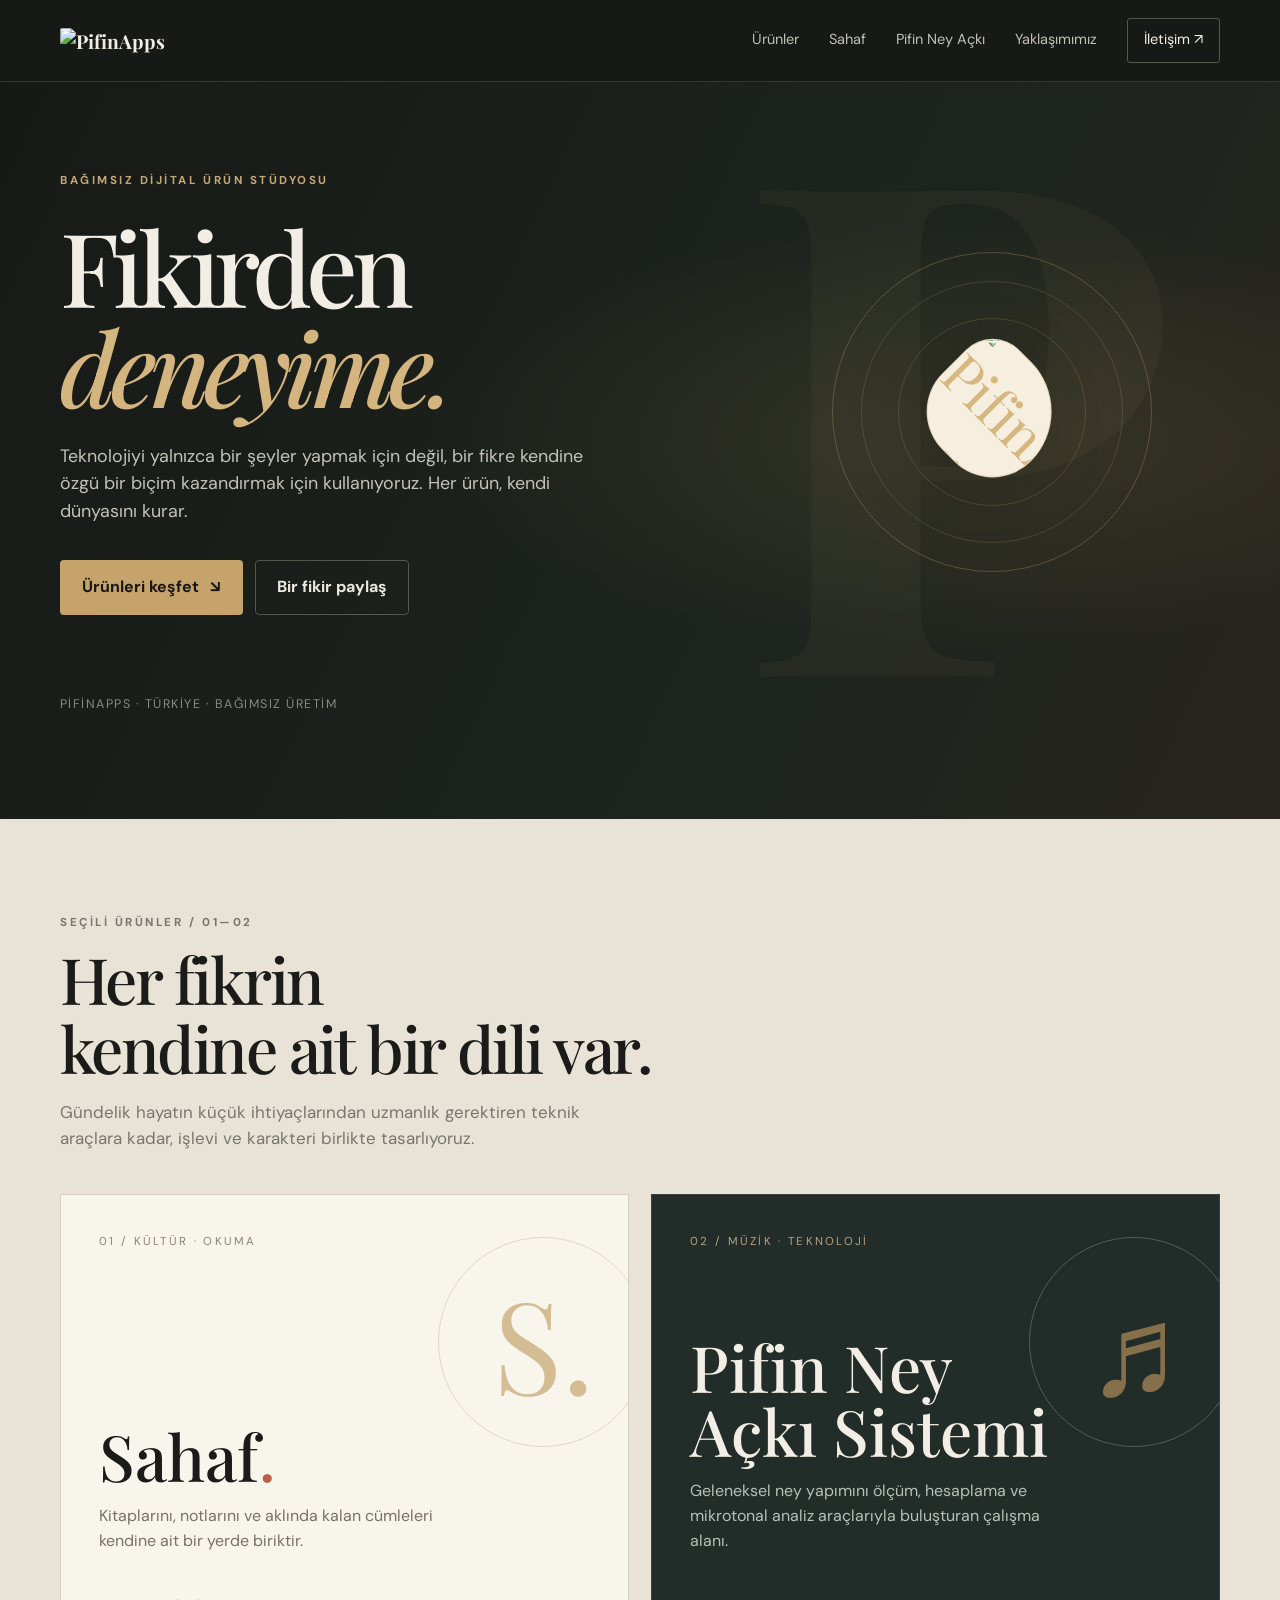
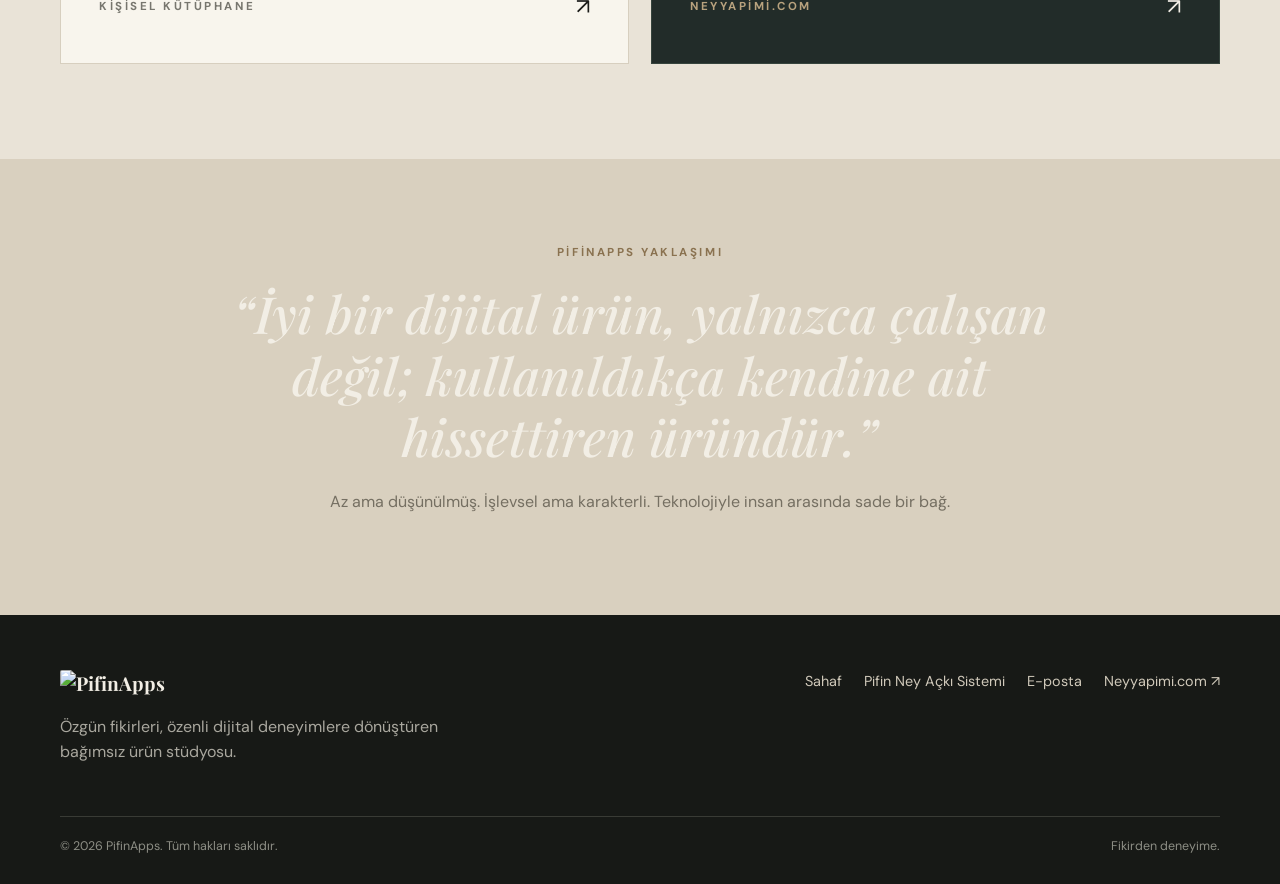
==== index.html @ 2711cb95 "Add files via upload" ====
<!doctype html>
<html lang="tr">
<head>
<meta charset="utf-8"><meta name="viewport" content="width=device-width, initial-scale=1">
<title>PifinApps — Fikirden deneyime.</title>
<meta name="description" content="PifinApps; Sahaf ve Pifin Ney Açkı Sistemi gibi özgün dijital ürünler geliştiren bağımsız bir dijital ürün stüdyosudur.">
<meta name="theme-color" content="#171916"><link rel="canonical" href="https://pifinapps.github.io/"><meta property="og:title" content="PifinApps — Fikirden deneyime."><meta property="og:description" content="Kendi karakteri olan dijital ürünler."><meta property="og:type" content="website"><meta property="og:image" content="assets/pifinapps-brand.jpg">
<link rel="icon" href="assets/favicon.svg"><link rel="stylesheet" href="styles.css">
</head>
<body class="home">
<header class="topbar"><div class="wrap nav"><a class="brand brand-image" href="./" aria-label="PifinApps ana sayfa"><img src="assets/pifinapps-original-logo.jpg" alt="PifinApps"></a><button class="menu-btn" aria-label="Menüyü aç">☰</button><nav class="navlinks"><a href="#urunler">Ürünler</a><a href="sahaf/">Sahaf</a><a href="neyyapimi/">Pifin Ney Açkı</a><a href="#hakkinda">Yaklaşımımız</a><a class="nav-cta" href="mailto:pifinapps@gmail.com">İletişim ↗</a></nav></div></header>
<main>
<section class="home-hero"><div class="wrap"><div class="content reveal"><div class="eyebrow">Bağımsız dijital ürün stüdyosu</div><h1>Fikirden<br><em>deneyime.</em></h1><p>Teknolojiyi yalnızca bir şeyler yapmak için değil, bir fikre kendine özgü bir biçim kazandırmak için kullanıyoruz. Her ürün, kendi dünyasını kurar.</p><div class="hero-actions"><a class="btn btn-gold" href="#urunler">Ürünleri keşfet <span>↘</span></a><a class="btn btn-light" href="mailto:pifinapps@gmail.com">Bir fikir paylaş</a></div><div class="hero-note">PifinApps · Türkiye · Bağımsız üretim</div></div><div class="orbit" aria-hidden="true"><div class="orbit-core"><img src="assets/pifinapps-original-logo.jpg" alt="PifinApps logosu"></div></div></div></section>
<section class="products" id="urunler"><div class="wrap"><div class="section-head reveal"><div class="eyebrow">Seçili ürünler / 01—02</div><h2>Her fikrin<br>kendine ait bir dili var.</h2><p>Gündelik hayatın küçük ihtiyaçlarından uzmanlık gerektiren teknik araçlara kadar, işlevi ve karakteri birlikte tasarlıyoruz.</p></div><div class="product-grid">
<a class="product-card reveal" href="sahaf/"><span class="number">01 / KÜLTÜR · OKUMA</span><span class="product-mark" aria-hidden="true">S.</span><div><h3>Sahaf<span style="color:#bd6047">.</span></h3><p>Kitaplarını, notlarını ve aklında kalan cümleleri kendine ait bir yerde biriktir.</p><div class="card-bottom"><span class="eyebrow">Kişisel kütüphane</span><span class="arrow">↗</span></div></div></a>
<a class="product-card ney reveal" href="neyyapimi/"><span class="number" style="color:#b8a27e">02 / MÜZİK · TEKNOLOJİ</span><span class="product-mark" aria-hidden="true">♬</span><div><h3>Pifin Ney<br>Açkı Sistemi</h3><p>Geleneksel ney yapımını ölçüm, hesaplama ve mikrotonal analiz araçlarıyla buluşturan çalışma alanı.</p><div class="card-bottom"><span class="eyebrow" style="color:#b8a27e">Neyyapimi.com</span><span class="arrow">↗</span></div></div></a>
</div></div></section>
<section class="manifesto" id="hakkinda"><div class="wrap reveal"><div class="eyebrow">PifinApps yaklaşımı</div><blockquote>“İyi bir dijital ürün, yalnızca çalışan değil; kullanıldıkça kendine ait hissettiren üründür.”</blockquote><p style="color:#756f62">Az ama düşünülmüş. İşlevsel ama karakterli. Teknolojiyle insan arasında sade bir bağ.</p></div></section>
</main>
<footer class="footer"><div class="wrap"><div class="footer-grid"><div><a class="brand brand-image" href="./" aria-label="PifinApps ana sayfa"><img src="assets/pifinapps-original-logo.jpg" alt="PifinApps"></a><p>Özgün fikirleri, özenli dijital deneyimlere dönüştüren bağımsız ürün stüdyosu.</p></div><div class="footer-links"><a href="sahaf/">Sahaf</a><a href="neyyapimi/">Pifin Ney Açkı Sistemi</a><a href="mailto:pifinapps@gmail.com">E-posta</a><a href="https://www.neyyapimi.com/" target="_blank" rel="noopener">Neyyapimi.com ↗</a></div></div><div class="copyright"><span>© <span id="year"></span> PifinApps. Tüm hakları saklıdır.</span><span>Fikirden deneyime.</span></div></div></footer>
<script src="site.js"></script></body></html>
---- styles.css ----
@import url('https://fonts.googleapis.com/css2?family=DM+Sans:wght@400;500;600;700&family=Playfair+Display:ital,wght@0,500;0,600;0,700;1,500;1,600&family=Manrope:wght@400;500;600;700;800&display=swap');
:root{--ink:#1b1b19;--muted:#77766e;--paper:#f4f0e7;--cream:#fbf8f0;--line:#dfd8c9;--gold:#c5a36a;--rust:#bd6047;--dark:#171916;--green:#263b32;--serif:'Playfair Display',Georgia,serif;--sans:'DM Sans',Arial,sans-serif;--wide:1160px}
*{box-sizing:border-box}html{scroll-behavior:smooth}body{margin:0;background:var(--paper);color:var(--ink);font-family:var(--sans);line-height:1.55}a{color:inherit;text-decoration:none}img{display:block;max-width:100%}button{font:inherit}.wrap{width:min(var(--wide),calc(100% - 48px));margin:auto}.eyebrow{font-size:.72rem;letter-spacing:.22em;text-transform:uppercase;font-weight:700;color:var(--muted)}.serif{font-family:var(--serif)}.section{padding:100px 0}.section-head{max-width:690px;margin-bottom:42px}.section-head h2{font:500 clamp(2.2rem,5vw,4rem)/1.08 var(--serif);letter-spacing:-.04em;margin:12px 0}.section-head p{color:var(--muted);font-size:1.06rem;max-width:560px}.btn{display:inline-flex;align-items:center;justify-content:center;gap:11px;padding:14px 21px;border-radius:4px;font-weight:700;transition:.25s;cursor:pointer;border:1px solid transparent}.btn:hover{transform:translateY(-3px)}.btn-dark{background:var(--ink);color:#fff}.btn-light{border-color:var(--line);background:rgba(255,255,255,.4)}.btn-gold{background:var(--gold);color:#171715}.topbar{height:82px;display:flex;align-items:center;border-bottom:1px solid rgba(0,0,0,.08);position:relative;z-index:10}.nav{display:flex;align-items:center;justify-content:space-between}.brand{display:flex;align-items:center;gap:12px;font:700 1.2rem var(--serif);letter-spacing:-.04em}.brand-mark{width:36px;height:36px;border:1px solid #c7ad7e;border-radius:50%;display:grid;place-items:center;color:#9b7945;font:700 1.1rem var(--serif)}.navlinks{display:flex;gap:30px;align-items:center;font-size:.91rem;color:#5e5d56}.navlinks a:hover{color:var(--rust)}.nav-cta{padding:10px 16px;border:1px solid var(--line);border-radius:3px;color:var(--ink)}.menu-btn{display:none;background:none;border:0;font-size:1.5rem}.footer{background:#171916;color:#eee9df;padding:55px 0 28px}.footer-grid{display:flex;justify-content:space-between;gap:30px;flex-wrap:wrap}.footer p{color:#a9a79e;max-width:420px}.footer-links{display:flex;gap:22px;flex-wrap:wrap;color:#d0c9ba;font-size:.9rem}.copyright{border-top:1px solid #393b35;margin-top:35px;padding-top:20px;color:#8d8e85;font-size:.78rem;display:flex;justify-content:space-between;gap:20px}.reveal{opacity:0;transform:translateY(20px);transition:opacity .7s,transform .7s}.reveal.visible{opacity:1;transform:none}
/* HOME */
.home{background:#171916;color:#f2eee5;overflow:hidden}.home .topbar{border-color:#35372f}.home .brand{color:#f2eee5}.home .navlinks{color:#c2c0b7}.home .nav-cta{border-color:#55564c;color:#f2eee5}.home-hero{min-height:690px;display:grid;align-items:center;position:relative;padding:90px 0 105px;background:radial-gradient(ellipse at 76% 48%,rgba(187,146,85,.15),transparent 40%),linear-gradient(115deg,#171916 0%,#1d241e 62%,#28251e 100%)}.home-hero:before{content:'P';position:absolute;right:8%;top:0;font:700 43rem/.9 var(--serif);color:rgba(205,173,119,.045);pointer-events:none}.home-hero .content{position:relative;z-index:1;max-width:760px}.home-hero .eyebrow{color:#c4a878}.home-hero h1{font:500 clamp(3.5rem,8vw,7.3rem)/.98 var(--serif);letter-spacing:-.06em;margin:26px 0}.home-hero h1 em{color:#d5b57f;font-weight:500}.home-hero p{color:#c3c2b9;max-width:560px;font-size:1.12rem;margin:0 0 34px}.hero-actions{display:flex;gap:12px;flex-wrap:wrap}.home .btn-light{color:#eee9df;border-color:#55564d;background:transparent}.hero-note{margin-top:80px;color:#888a80;font-size:.78rem;letter-spacing:.12em;text-transform:uppercase}.orbit{position:absolute;right:10%;top:23%;width:320px;height:320px;border:1px solid rgba(201,166,111,.3);border-radius:50%;display:grid;place-items:center}.orbit:before,.orbit:after{content:'';position:absolute;border:1px solid rgba(201,166,111,.2);border-radius:50%}.orbit:before{inset:28px}.orbit:after{inset:65px}.orbit-core{width:125px;height:125px;border:1px solid #b8945c;border-radius:35% 65% 50% 50%;transform:rotate(45deg);display:grid;place-items:center;color:#d6b77f;font:3.5rem var(--serif)}.orbit-core span{transform:rotate(-45deg)}.products{background:#e9e3d7;color:var(--ink);padding:95px 0}.product-grid{display:grid;grid-template-columns:1fr 1fr;gap:22px}.product-card{position:relative;min-height:470px;padding:38px;border:1px solid #d7cfbf;background:#f8f5ed;overflow:hidden;display:flex;flex-direction:column;justify-content:space-between;transition:.35s}.product-card:hover{transform:translateY(-6px);box-shadow:0 18px 40px #1d1c1715}.product-card .number{font-size:.72rem;letter-spacing:.2em;color:#898477}.product-card h3{font:500 clamp(2.5rem,5vw,4rem)/1 var(--serif);margin:20px 0 10px}.product-card p{max-width:380px;color:#777267}.product-card .product-mark{position:absolute;right:-20px;top:42px;width:210px;height:210px;border-radius:50%;border:1px solid #d8cdb7;display:grid;place-items:center;color:#c7a66e;font:8rem var(--serif);opacity:.7}.product-card.ney{background:#222c29;color:#f2eee5;border-color:#36443d}.product-card.ney p{color:#b8c0b9}.product-card.ney .product-mark{border-color:#64776b;color:#b18d5c}.product-card .card-bottom{display:flex;justify-content:space-between;align-items:center;margin-top:36px}.arrow{font-size:1.4rem}.manifesto{background:#d9d0bf;padding:85px 0;text-align:center}.manifesto blockquote{font:italic 500 clamp(2rem,4vw,3.4rem)/1.2 var(--serif);max-width:850px;margin:22px auto}.manifesto .eyebrow{color:#8a7250}
/* SAHAF */
.sahaf-page{background:#f2eee4}.sahaf-page .topbar{background:rgba(248,245,237,.92);backdrop-filter:blur(10px);position:sticky;top:0}.sahaf-logo{font:italic 600 1.8rem var(--serif);letter-spacing:-.06em}.sahaf-logo i{color:var(--rust);font-style:normal}.sahaf-hero{padding:76px 0 90px;position:relative;overflow:hidden;background:radial-gradient(ellipse at 75% 60%,#e5d9c4 0,transparent 43%),#f5f1e8}.sahaf-hero-grid{display:grid;grid-template-columns:.9fr 1.1fr;gap:50px;align-items:center}.sahaf-hero h1{font:500 clamp(3.5rem,7vw,6.2rem)/.99 var(--serif);letter-spacing:-.06em;margin:22px 0}.sahaf-hero h1 em{color:var(--rust)}.sahaf-hero p{color:#777267;max-width:490px;font-size:1.1rem}.sahaf-actions{display:flex;gap:12px;flex-wrap:wrap;margin-top:28px}.sahaf-visual{position:relative;min-height:570px;display:flex;align-items:center;justify-content:center}.phone{width:255px;border:8px solid #24231f;border-radius:35px;overflow:hidden;box-shadow:0 30px 65px #40372b30;transform:rotate(5deg);background:#f4f0e7;position:relative;z-index:2}.phone img{width:100%;height:auto}.phone-back{position:absolute;width:220px;transform:rotate(-8deg) translate(-115px,25px);border:7px solid #25241f;border-radius:30px;overflow:hidden;box-shadow:0 20px 45px #40372b25}.phone-back img{width:100%}.sahaf-stamp{position:absolute;right:4%;top:9%;font:italic 500 2rem var(--serif);color:#b9a17a;transform:rotate(8deg)}.sahaf-intro{display:grid;grid-template-columns:repeat(3,1fr);gap:1px;background:#ded6c7;border:1px solid #ded6c7}.sahaf-intro>div{background:#f8f5ed;padding:28px}.sahaf-intro strong{font:500 1.6rem var(--serif);display:block;margin-bottom:6px}.sahaf-intro span{color:#777267;font-size:.9rem}.feature-grid{display:grid;grid-template-columns:repeat(3,1fr);gap:18px}.feature{padding:28px;background:#faf7f0;border:1px solid #e3dccd;min-height:190px}.feature .ico{font-size:1.3rem;color:var(--rust)}.feature h3{font:600 1.3rem var(--serif);margin:15px 0 7px}.feature p{font-size:.9rem;color:#777267;margin:0}.gallery{display:grid;grid-template-columns:repeat(4,1fr);gap:18px;align-items:start}.shot{background:#e8e0d2;padding:10px 10px 15px;border:1px solid #ded5c5}.shot img{width:100%;height:auto;box-shadow:0 8px 18px #40372b15}.shot span{display:block;margin:12px 4px 0;font:500 1.05rem var(--serif)}.privacy-band{background:#1c1c19;color:#f4efe4;padding:75px 0}.privacy-grid{display:grid;grid-template-columns:1fr 1fr;gap:50px;align-items:center}.privacy-grid h2{font:500 clamp(2.5rem,5vw,4.2rem)/1.04 var(--serif);margin:12px 0}.privacy-grid p{color:#bcb9ad;max-width:480px}.privacy-points{display:grid;grid-template-columns:1fr 1fr;gap:16px}.privacy-points div{border-top:1px solid #4b4a41;padding-top:13px;color:#ded8ca}.privacy-points b{display:block;color:#d5b57f;margin-bottom:4px}.cta-band{padding:85px 0;text-align:center;background:#e8dfd0}.cta-band h2{font:500 clamp(2.5rem,5vw,4rem)/1.1 var(--serif);margin:10px auto 22px;max-width:760px}
/* NEY */
.ney-page{background:#e9e5db;color:#202722}.ney-page .topbar{background:#e9e5db}.ney-logo{font:800 1.05rem var(--sans);letter-spacing:.04em}.ney-logo b{color:#b58b50}.ney-hero{background:#17221f;color:#f1eee5;padding:90px 0 95px;position:relative;overflow:hidden}.ney-hero:after{content:'';position:absolute;inset:0;background:repeating-linear-gradient(90deg,transparent 0 79px,rgba(201,171,120,.07) 80px),repeating-linear-gradient(0deg,transparent 0 79px,rgba(201,171,120,.06) 80px);mask-image:linear-gradient(90deg,transparent,#000)}.ney-hero-grid{position:relative;z-index:1;display:grid;grid-template-columns:1.05fr .95fr;gap:55px;align-items:center}.ney-hero .eyebrow{color:#c8a66d}.ney-hero h1{font:500 clamp(3rem,6vw,5.8rem)/1.02 var(--serif);letter-spacing:-.05em;margin:24px 0}.ney-hero h1 em{color:#c9a36b}.ney-hero p{color:#c2c8bf;max-width:580px;font-size:1.08rem}.ney-hero .btn-light{color:#f4efe5;border-color:#647268;background:transparent}.ney-illustration{height:440px;position:relative;display:grid;place-items:center}.reed{height:370px;width:24px;background:linear-gradient(90deg,#81633d,#d2b17b 35%,#927047 75%,#5c472f);border-radius:14px;position:absolute;transform:rotate(9deg);box-shadow:inset 3px 0 4px #f2d9a155,8px 14px 25px #0007}.reed:before,.reed:after{content:'';position:absolute;left:0;right:0;height:2px;background:#59452e}.reed:before{top:25%}.reed:after{top:51%}.reed.r2{height:310px;transform:rotate(-9deg) translateX(-55px);opacity:.65}.reed.r3{height:270px;transform:rotate(20deg) translateX(55px);opacity:.55}.reed-ring{position:absolute;width:340px;height:340px;border:1px solid #a98a5d66;border-radius:50%}.reed-ring:before,.reed-ring:after{content:'';position:absolute;border:1px solid #a98a5d55;border-radius:50%;inset:24px}.reed-ring:after{inset:55px}.measurement{position:absolute;bottom:0;left:50%;transform:translateX(-50%);font-size:.7rem;letter-spacing:.22em;color:#c5a16a;text-transform:uppercase;white-space:nowrap}.ney-stats{background:#d8d2c4;padding:25px 0}.ney-stats-grid{display:grid;grid-template-columns:repeat(4,1fr);gap:20px}.ney-stats strong{display:block;font:500 1.6rem var(--serif)}.ney-stats span{color:#6e756d;font-size:.8rem}.ney-tools{display:grid;grid-template-columns:repeat(3,1fr);gap:18px}.tool{padding:26px;background:#f6f3eb;border:1px solid #d9d3c6;min-height:210px;position:relative}.tool:before{content:'';position:absolute;top:0;left:0;width:40px;height:3px;background:#b58b50}.tool .tool-no{font-size:.7rem;letter-spacing:.18em;color:#9a835e}.tool h3{font:500 1.35rem var(--serif);margin:18px 0 7px}.tool p{font-size:.9rem;color:#6d756e;margin:0}.method-panel{background:#202c27;color:#f2eee5;padding:70px 0}.method-grid{display:grid;grid-template-columns:1fr 1fr;gap:55px;align-items:center}.method-grid h2{font:500 clamp(2.3rem,5vw,4rem)/1.06 var(--serif);margin:12px 0}.method-grid p{color:#c0c7be}.method-list{border-top:1px solid #536057}.method-list div{padding:15px 0;border-bottom:1px solid #536057;display:flex;justify-content:space-between;gap:20px;color:#e2dfd4}.method-list span{color:#c9a36b}.ney-callout{background:#c7a36b;color:#1d251f;padding:60px 0}.ney-callout h2{font:500 clamp(2.4rem,5vw,4rem)/1.05 var(--serif);margin:12px 0}.ney-callout p{max-width:630px;color:#3f473e}.ney-callout .btn{background:#1b2420;color:#f5f0e5}
@media(max-width:850px){.navlinks{display:none;position:absolute;top:81px;left:0;right:0;background:#f5f1e8;padding:22px 24px;flex-direction:column;align-items:flex-start;border-bottom:1px solid var(--line)}.home .navlinks{background:#171916}.navlinks.open{display:flex}.menu-btn{display:block;color:inherit}.home-hero{min-height:610px}.orbit{right:-90px;opacity:.4}.product-grid,.sahaf-hero-grid,.privacy-grid,.ney-hero-grid,.method-grid{grid-template-columns:1fr}.sahaf-visual{min-height:500px}.feature-grid{grid-template-columns:repeat(2,1fr)}.gallery{grid-template-columns:repeat(2,1fr)}.ney-illustration{height:350px}.ney-stats-grid{grid-template-columns:repeat(2,1fr)}}
@media(max-width:540px){.wrap{width:min(var(--wide),calc(100% - 32px))}.section{padding:68px 0}.home-hero{padding:75px 0 65px;min-height:590px}.home-hero:before{font-size:28rem;right:-12%}.home-hero h1{font-size:3.7rem}.orbit{width:220px;height:220px;top:45%;right:-100px}.orbit-core{width:85px;height:85px;font-size:2.5rem}.product-grid{grid-template-columns:1fr}.product-card{min-height:390px;padding:27px}.product-card .product-mark{width:150px;height:150px;font-size:6rem}.manifesto{padding:65px 0}.sahaf-hero{padding:55px 0 60px}.sahaf-hero h1{font-size:3.7rem}.sahaf-visual{min-height:420px}.phone{width:205px}.phone-back{width:180px;transform:rotate(-8deg) translate(-92px,20px)}.sahaf-stamp{font-size:1.4rem}.sahaf-intro{grid-template-columns:1fr}.sahaf-intro>div{padding:20px}.feature-grid{grid-template-columns:1fr}.gallery{gap:10px}.shot{padding:7px}.shot span{font-size:.9rem}.privacy-points{grid-template-columns:1fr 1fr}.ney-hero{padding:65px 0}.ney-hero h1{font-size:3.5rem}.ney-illustration{height:300px}.reed{height:260px}.reed.r2{height:220px}.reed.r3{height:190px}.reed-ring{width:260px;height:260px}.ney-stats-grid{gap:12px}.ney-stats strong{font-size:1.3rem}.ney-tools{grid-template-columns:1fr}.copyright{flex-direction:column}.footer-grid{display:block}.footer-links{margin-top:25px}}

/* Orijinal marka görselleri: yeniden çizilmedi veya renklendirilmedi. */
.brand-image{display:inline-flex;align-items:center;gap:0;letter-spacing:0}
.brand-image img{display:block;width:174px;height:auto;max-height:54px;object-fit:contain;border-radius:2px}
.home .topbar .brand-image img{width:184px}
.sahaf-logo-image{display:inline-flex;align-items:center;line-height:0}
.sahaf-logo-image img{display:block;width:148px;height:auto;max-height:62px;object-fit:contain}
.sahaf-page .topbar{background:#f2eee4}
.ney-brand-image img{width:158px}
.orbit-core{overflow:hidden;background:#f6efdf;border:1px solid rgba(193,158,103,.35);box-shadow:0 20px 70px rgba(0,0,0,.18)}
.orbit-core img{width:100%;height:100%;object-fit:cover}
@media(max-width:540px){
 .brand-image img{width:145px;max-height:46px}
 .home .topbar .brand-image img{width:150px}
 .sahaf-logo-image img{width:126px}
 .ney-brand-image img{width:140px}
}
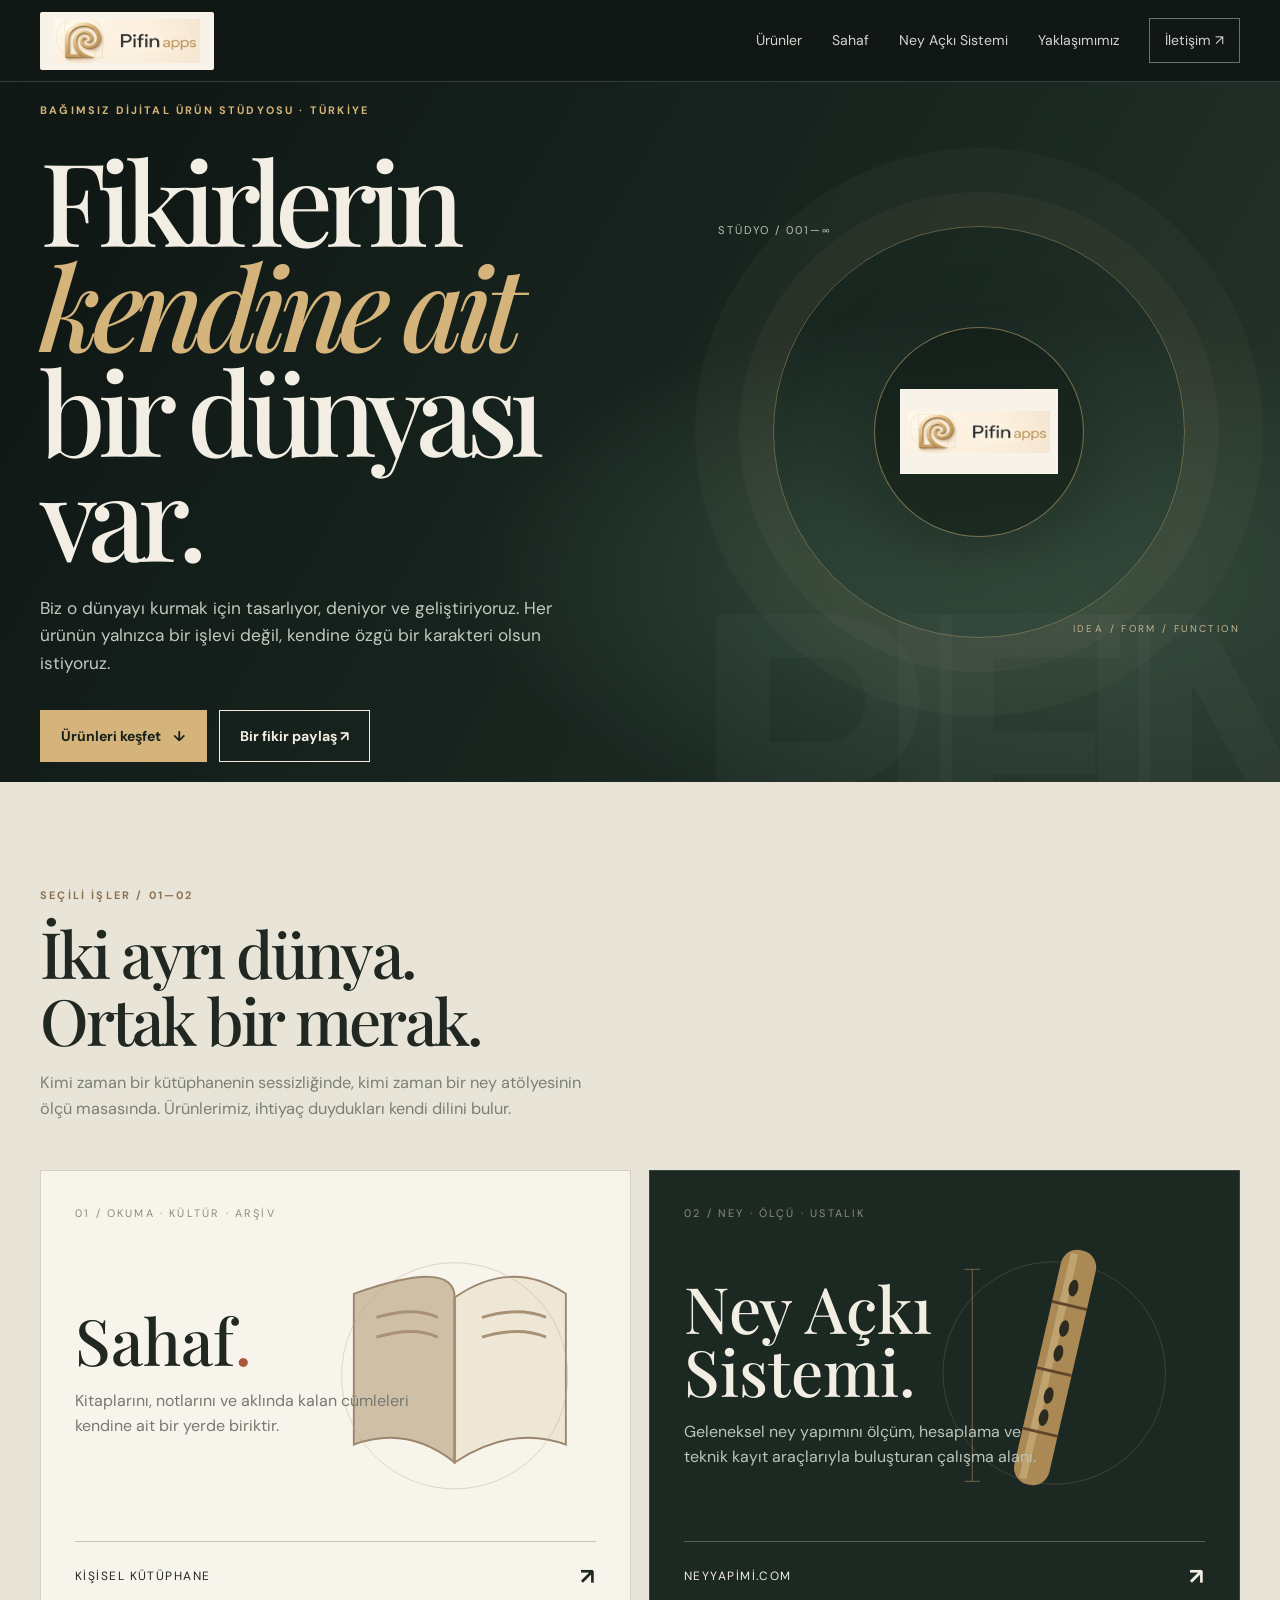
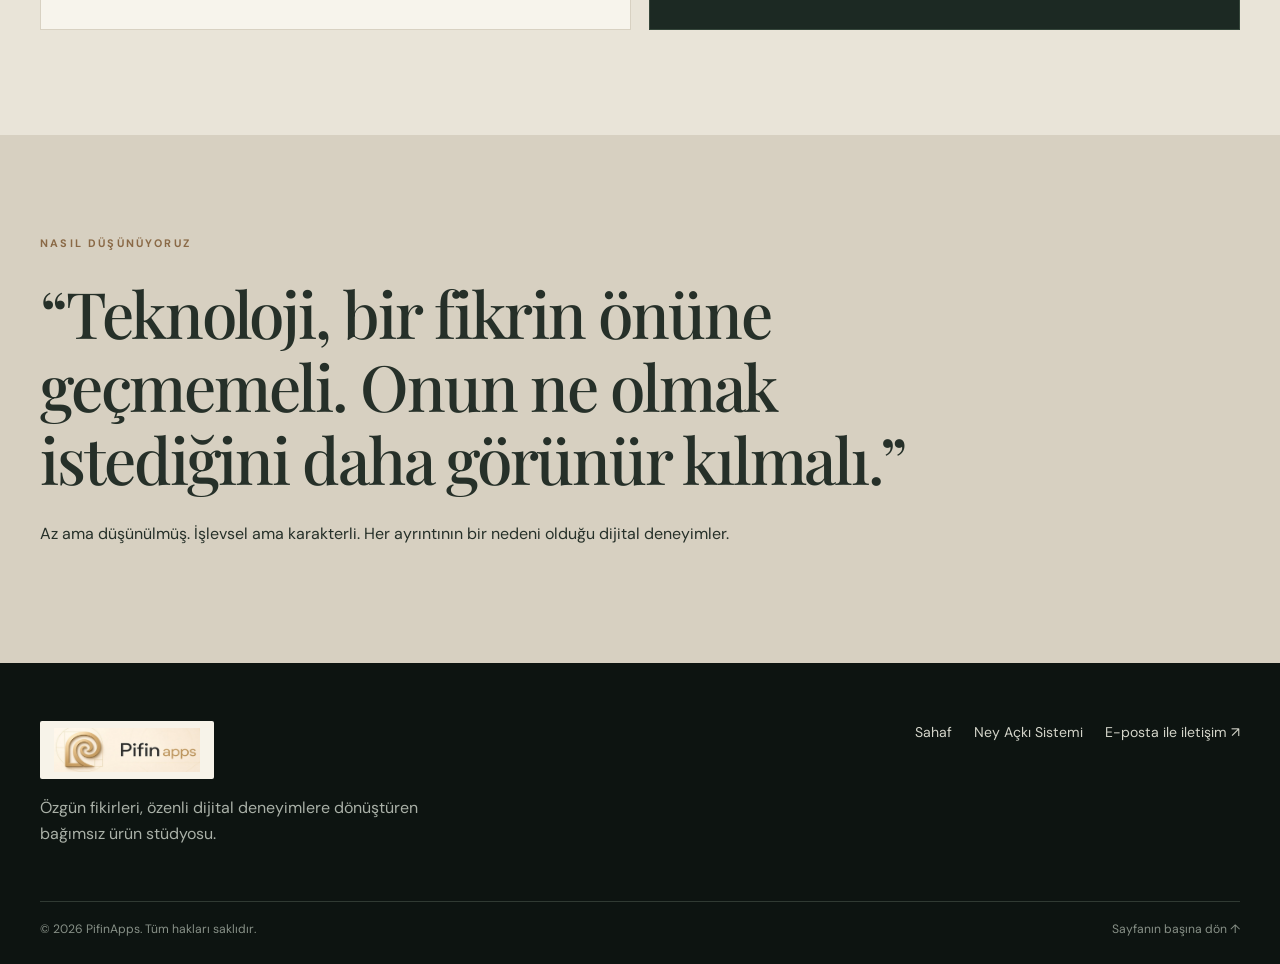
==== commit 472023c8: "Add files via upload" ====
--- a/index.html
+++ b/index.html
@@ -1,21 +1 @@
-<!doctype html>
-<html lang="tr">
-<head>
-<meta charset="utf-8"><meta name="viewport" content="width=device-width, initial-scale=1">
-<title>PifinApps — Fikirden deneyime.</title>
-<meta name="description" content="PifinApps; Sahaf ve Pifin Ney Açkı Sistemi gibi özgün dijital ürünler geliştiren bağımsız bir dijital ürün stüdyosudur.">
-<meta name="theme-color" content="#171916"><link rel="canonical" href="https://pifinapps.github.io/"><meta property="og:title" content="PifinApps — Fikirden deneyime."><meta property="og:description" content="Kendi karakteri olan dijital ürünler."><meta property="og:type" content="website"><meta property="og:image" content="assets/pifinapps-brand.jpg">
-<link rel="icon" href="assets/favicon.svg"><link rel="stylesheet" href="styles.css">
-</head>
-<body class="home">
-<header class="topbar"><div class="wrap nav"><a class="brand brand-image" href="./" aria-label="PifinApps ana sayfa"><img src="assets/pifinapps-original-logo.jpg" alt="PifinApps"></a><button class="menu-btn" aria-label="Menüyü aç">☰</button><nav class="navlinks"><a href="#urunler">Ürünler</a><a href="sahaf/">Sahaf</a><a href="neyyapimi/">Pifin Ney Açkı</a><a href="#hakkinda">Yaklaşımımız</a><a class="nav-cta" href="mailto:pifinapps@gmail.com">İletişim ↗</a></nav></div></header>
-<main>
-<section class="home-hero"><div class="wrap"><div class="content reveal"><div class="eyebrow">Bağımsız dijital ürün stüdyosu</div><h1>Fikirden<br><em>deneyime.</em></h1><p>Teknolojiyi yalnızca bir şeyler yapmak için değil, bir fikre kendine özgü bir biçim kazandırmak için kullanıyoruz. Her ürün, kendi dünyasını kurar.</p><div class="hero-actions"><a class="btn btn-gold" href="#urunler">Ürünleri keşfet <span>↘</span></a><a class="btn btn-light" href="mailto:pifinapps@gmail.com">Bir fikir paylaş</a></div><div class="hero-note">PifinApps · Türkiye · Bağımsız üretim</div></div><div class="orbit" aria-hidden="true"><div class="orbit-core"><img src="assets/pifinapps-original-logo.jpg" alt="PifinApps logosu"></div></div></div></section>
-<section class="products" id="urunler"><div class="wrap"><div class="section-head reveal"><div class="eyebrow">Seçili ürünler / 01—02</div><h2>Her fikrin<br>kendine ait bir dili var.</h2><p>Gündelik hayatın küçük ihtiyaçlarından uzmanlık gerektiren teknik araçlara kadar, işlevi ve karakteri birlikte tasarlıyoruz.</p></div><div class="product-grid">
-<a class="product-card reveal" href="sahaf/"><span class="number">01 / KÜLTÜR · OKUMA</span><span class="product-mark" aria-hidden="true">S.</span><div><h3>Sahaf<span style="color:#bd6047">.</span></h3><p>Kitaplarını, notlarını ve aklında kalan cümleleri kendine ait bir yerde biriktir.</p><div class="card-bottom"><span class="eyebrow">Kişisel kütüphane</span><span class="arrow">↗</span></div></div></a>
-<a class="product-card ney reveal" href="neyyapimi/"><span class="number" style="color:#b8a27e">02 / MÜZİK · TEKNOLOJİ</span><span class="product-mark" aria-hidden="true">♬</span><div><h3>Pifin Ney<br>Açkı Sistemi</h3><p>Geleneksel ney yapımını ölçüm, hesaplama ve mikrotonal analiz araçlarıyla buluşturan çalışma alanı.</p><div class="card-bottom"><span class="eyebrow" style="color:#b8a27e">Neyyapimi.com</span><span class="arrow">↗</span></div></div></a>
-</div></div></section>
-<section class="manifesto" id="hakkinda"><div class="wrap reveal"><div class="eyebrow">PifinApps yaklaşımı</div><blockquote>“İyi bir dijital ürün, yalnızca çalışan değil; kullanıldıkça kendine ait hissettiren üründür.”</blockquote><p style="color:#756f62">Az ama düşünülmüş. İşlevsel ama karakterli. Teknolojiyle insan arasında sade bir bağ.</p></div></section>
-</main>
-<footer class="footer"><div class="wrap"><div class="footer-grid"><div><a class="brand brand-image" href="./" aria-label="PifinApps ana sayfa"><img src="assets/pifinapps-original-logo.jpg" alt="PifinApps"></a><p>Özgün fikirleri, özenli dijital deneyimlere dönüştüren bağımsız ürün stüdyosu.</p></div><div class="footer-links"><a href="sahaf/">Sahaf</a><a href="neyyapimi/">Pifin Ney Açkı Sistemi</a><a href="mailto:pifinapps@gmail.com">E-posta</a><a href="https://www.neyyapimi.com/" target="_blank" rel="noopener">Neyyapimi.com ↗</a></div></div><div class="copyright"><span>© <span id="year"></span> PifinApps. Tüm hakları saklıdır.</span><span>Fikirden deneyime.</span></div></div></footer>
-<script src="site.js"></script></body></html>
+<!doctype html><html lang="tr"><head><meta charset="utf-8"><meta name="viewport" content="width=device-width,initial-scale=1"><title>PifinApps — Bağımsız dijital ürün stüdyosu</title><meta name="description" content="PifinApps; Sahaf ve Pifin Ney Açkı Sistemi gibi kendine özgü dijital ürünler tasarlar."><meta name="theme-color" content="#101815"><link rel="canonical" href="https://pifinapps.github.io/"><link rel="icon" href="assets/favicon.svg"><link rel="stylesheet" href="styles.css"></head><body class="home" id="top"><header class="topbar"><div class="wrap nav"><a class="brand-image" href="./" aria-label="PifinApps ana sayfa"><img src="assets/pifinapps-original-logo.jpg" alt="PifinApps"></a><button class="menu-btn" aria-label="Menüyü aç" aria-expanded="false">☰</button><nav class="navlinks"><a href="#urunler">Ürünler</a><a href="sahaf/">Sahaf</a><a href="neyyapimi/">Ney Açkı Sistemi</a><a href="#yaklasim">Yaklaşımımız</a><a class="nav-cta" href="https://mail.google.com/mail/?view=cm&fs=1&to=pifinapps@gmail.com&su=PifinApps%20ile%20iletisim">İletişim ↗</a></nav></div></header><main><section class="home-hero"><div class="wrap hero-layout"><div class="reveal"><div class="eyebrow">Bağımsız dijital ürün stüdyosu · Türkiye</div><h1>Fikirlerin<br><em>kendine ait</em><br>bir dünyası var.</h1><p>Biz o dünyayı kurmak için tasarlıyor, deniyor ve geliştiriyoruz. Her ürünün yalnızca bir işlevi değil, kendine özgü bir karakteri olsun istiyoruz.</p><div class="hero-actions"><a class="btn btn-gold" href="#urunler">Ürünleri keşfet <span>↓</span></a><a class="btn btn-outline" href="https://mail.google.com/mail/?view=cm&fs=1&to=pifinapps@gmail.com&su=Bir%20fikir%20paylasmak%20istiyorum">Bir fikir paylaş ↗</a></div></div><div class="hero-aside reveal"><span class="hero-index">STÜDYO / 001—∞</span><div class="brand-seal"><img src="assets/pifinapps-original-logo.jpg" alt="PifinApps orijinal logosu"></div></div></div></section><section class="home-products" id="urunler"><div class="wrap"><div class="section-head reveal"><div class="eyebrow">Seçili işler / 01—02</div><h2>İki ayrı dünya.<br>Ortak bir merak.</h2><p>Kimi zaman bir kütüphanenin sessizliğinde, kimi zaman bir ney atölyesinin ölçü masasında. Ürünlerimiz, ihtiyaç duydukları kendi dilini bulur.</p></div><div class="product-grid"><a class="product-card reveal" href="sahaf/"><span class="card-no">01 / OKUMA · KÜLTÜR · ARŞİV</span><svg class="card-graphic" viewBox="0 0 300 300" aria-hidden="true"><path d="M38 66 Q145 28 145 70 V245 Q95 205 38 226Z" fill="#c7b69a" stroke="#8d7358" stroke-width="2"/><path d="M145 70 Q205 28 263 66 V226 Q205 205 145 245Z" fill="#eee5d3" stroke="#8d7358" stroke-width="2"/><path d="M145 70V245M62 91q40-12 65 0M62 112q40-12 65 0M174 91q40-12 68 0M174 112q40-12 68 0" fill="none" stroke="#9b8060" stroke-width="3"/><circle cx="145" cy="153" r="120" fill="none" stroke="#b49b79" opacity=".45"/></svg><div><h3>Sahaf<span style="color:#a9573e">.</span></h3><p>Kitaplarını, notlarını ve aklında kalan cümleleri kendine ait bir yerde biriktir.</p></div><div class="card-footer"><span>Kişisel kütüphane</span><b>↗</b></div></a><a class="product-card ney-card reveal" href="neyyapimi/"><span class="card-no">02 / NEY · ÖLÇÜ · USTALIK</span><svg class="card-graphic" viewBox="0 0 300 300" aria-hidden="true"><g transform="rotate(13 150 150)"><rect x="116" y="20" width="38" height="255" rx="18" fill="#c49a5e"/><path d="M124 25h8v245h-8z" fill="#f0d39a" opacity=".55"/><path d="M116 80h38M116 152h38M116 218h38" stroke="#6d4b2c" stroke-width="3"/><g fill="#302b20"><ellipse cx="135" cy="61" rx="5" ry="9"/><ellipse cx="135" cy="105" rx="5" ry="9"/><ellipse cx="135" cy="132" rx="5" ry="9"/><ellipse cx="135" cy="178" rx="5" ry="9"/><ellipse cx="135" cy="202" rx="5" ry="9"/></g></g><path d="M48 40V265M40 40h16M40 265h16" stroke="#c8a66f" fill="none" opacity=".6"/><circle cx="135" cy="150" r="118" fill="none" stroke="#c8a66f" opacity=".25"/></svg><div><h3>Ney Açkı<br>Sistemi.</h3><p>Geleneksel ney yapımını ölçüm, hesaplama ve teknik kayıt araçlarıyla buluşturan çalışma alanı.</p></div><div class="card-footer"><span>Neyyapimi.com</span><b>↗</b></div></a></div></div></section><section class="manifesto" id="yaklasim"><div class="wrap reveal"><div class="eyebrow">Nasıl düşünüyoruz</div><blockquote>“Teknoloji, bir fikrin önüne geçmemeli. Onun ne olmak istediğini daha görünür kılmalı.”</blockquote><p>Az ama düşünülmüş. İşlevsel ama karakterli. Her ayrıntının bir nedeni olduğu dijital deneyimler.</p></div></section></main><footer class="footer"><div class="wrap"><div class="footer-grid"><div><a class="brand-image" href="./"><img src="assets/pifinapps-original-logo.jpg" alt="PifinApps"></a><p>Özgün fikirleri, özenli dijital deneyimlere dönüştüren bağımsız ürün stüdyosu.</p></div><div class="footer-links"><a href="sahaf/">Sahaf</a><a href="neyyapimi/">Ney Açkı Sistemi</a><a href="https://mail.google.com/mail/?view=cm&fs=1&to=pifinapps@gmail.com&su=PifinApps%20ile%20iletisim">E-posta ile iletişim ↗</a></div></div><div class="copyright"><span>© <span id="year"></span> PifinApps. Tüm hakları saklıdır.</span><a href="#top">Sayfanın başına dön ↑</a></div></div></footer><button class="backtop" aria-label="Yukarı çık">↑</button><script src="site.js"></script></body></html>
--- a/styles.css
+++ b/styles.css
@@ -1,28 +1,11 @@
-@import url('https://fonts.googleapis.com/css2?family=DM+Sans:wght@400;500;600;700&family=Playfair+Display:ital,wght@0,500;0,600;0,700;1,500;1,600&family=Manrope:wght@400;500;600;700;800&display=swap');
-:root{--ink:#1b1b19;--muted:#77766e;--paper:#f4f0e7;--cream:#fbf8f0;--line:#dfd8c9;--gold:#c5a36a;--rust:#bd6047;--dark:#171916;--green:#263b32;--serif:'Playfair Display',Georgia,serif;--sans:'DM Sans',Arial,sans-serif;--wide:1160px}
-*{box-sizing:border-box}html{scroll-behavior:smooth}body{margin:0;background:var(--paper);color:var(--ink);font-family:var(--sans);line-height:1.55}a{color:inherit;text-decoration:none}img{display:block;max-width:100%}button{font:inherit}.wrap{width:min(var(--wide),calc(100% - 48px));margin:auto}.eyebrow{font-size:.72rem;letter-spacing:.22em;text-transform:uppercase;font-weight:700;color:var(--muted)}.serif{font-family:var(--serif)}.section{padding:100px 0}.section-head{max-width:690px;margin-bottom:42px}.section-head h2{font:500 clamp(2.2rem,5vw,4rem)/1.08 var(--serif);letter-spacing:-.04em;margin:12px 0}.section-head p{color:var(--muted);font-size:1.06rem;max-width:560px}.btn{display:inline-flex;align-items:center;justify-content:center;gap:11px;padding:14px 21px;border-radius:4px;font-weight:700;transition:.25s;cursor:pointer;border:1px solid transparent}.btn:hover{transform:translateY(-3px)}.btn-dark{background:var(--ink);color:#fff}.btn-light{border-color:var(--line);background:rgba(255,255,255,.4)}.btn-gold{background:var(--gold);color:#171715}.topbar{height:82px;display:flex;align-items:center;border-bottom:1px solid rgba(0,0,0,.08);position:relative;z-index:10}.nav{display:flex;align-items:center;justify-content:space-between}.brand{display:flex;align-items:center;gap:12px;font:700 1.2rem var(--serif);letter-spacing:-.04em}.brand-mark{width:36px;height:36px;border:1px solid #c7ad7e;border-radius:50%;display:grid;place-items:center;color:#9b7945;font:700 1.1rem var(--serif)}.navlinks{display:flex;gap:30px;align-items:center;font-size:.91rem;color:#5e5d56}.navlinks a:hover{color:var(--rust)}.nav-cta{padding:10px 16px;border:1px solid var(--line);border-radius:3px;color:var(--ink)}.menu-btn{display:none;background:none;border:0;font-size:1.5rem}.footer{background:#171916;color:#eee9df;padding:55px 0 28px}.footer-grid{display:flex;justify-content:space-between;gap:30px;flex-wrap:wrap}.footer p{color:#a9a79e;max-width:420px}.footer-links{display:flex;gap:22px;flex-wrap:wrap;color:#d0c9ba;font-size:.9rem}.copyright{border-top:1px solid #393b35;margin-top:35px;padding-top:20px;color:#8d8e85;font-size:.78rem;display:flex;justify-content:space-between;gap:20px}.reveal{opacity:0;transform:translateY(20px);transition:opacity .7s,transform .7s}.reveal.visible{opacity:1;transform:none}
-/* HOME */
-.home{background:#171916;color:#f2eee5;overflow:hidden}.home .topbar{border-color:#35372f}.home .brand{color:#f2eee5}.home .navlinks{color:#c2c0b7}.home .nav-cta{border-color:#55564c;color:#f2eee5}.home-hero{min-height:690px;display:grid;align-items:center;position:relative;padding:90px 0 105px;background:radial-gradient(ellipse at 76% 48%,rgba(187,146,85,.15),transparent 40%),linear-gradient(115deg,#171916 0%,#1d241e 62%,#28251e 100%)}.home-hero:before{content:'P';position:absolute;right:8%;top:0;font:700 43rem/.9 var(--serif);color:rgba(205,173,119,.045);pointer-events:none}.home-hero .content{position:relative;z-index:1;max-width:760px}.home-hero .eyebrow{color:#c4a878}.home-hero h1{font:500 clamp(3.5rem,8vw,7.3rem)/.98 var(--serif);letter-spacing:-.06em;margin:26px 0}.home-hero h1 em{color:#d5b57f;font-weight:500}.home-hero p{color:#c3c2b9;max-width:560px;font-size:1.12rem;margin:0 0 34px}.hero-actions{display:flex;gap:12px;flex-wrap:wrap}.home .btn-light{color:#eee9df;border-color:#55564d;background:transparent}.hero-note{margin-top:80px;color:#888a80;font-size:.78rem;letter-spacing:.12em;text-transform:uppercase}.orbit{position:absolute;right:10%;top:23%;width:320px;height:320px;border:1px solid rgba(201,166,111,.3);border-radius:50%;display:grid;place-items:center}.orbit:before,.orbit:after{content:'';position:absolute;border:1px solid rgba(201,166,111,.2);border-radius:50%}.orbit:before{inset:28px}.orbit:after{inset:65px}.orbit-core{width:125px;height:125px;border:1px solid #b8945c;border-radius:35% 65% 50% 50%;transform:rotate(45deg);display:grid;place-items:center;color:#d6b77f;font:3.5rem var(--serif)}.orbit-core span{transform:rotate(-45deg)}.products{background:#e9e3d7;color:var(--ink);padding:95px 0}.product-grid{display:grid;grid-template-columns:1fr 1fr;gap:22px}.product-card{position:relative;min-height:470px;padding:38px;border:1px solid #d7cfbf;background:#f8f5ed;overflow:hidden;display:flex;flex-direction:column;justify-content:space-between;transition:.35s}.product-card:hover{transform:translateY(-6px);box-shadow:0 18px 40px #1d1c1715}.product-card .number{font-size:.72rem;letter-spacing:.2em;color:#898477}.product-card h3{font:500 clamp(2.5rem,5vw,4rem)/1 var(--serif);margin:20px 0 10px}.product-card p{max-width:380px;color:#777267}.product-card .product-mark{position:absolute;right:-20px;top:42px;width:210px;height:210px;border-radius:50%;border:1px solid #d8cdb7;display:grid;place-items:center;color:#c7a66e;font:8rem var(--serif);opacity:.7}.product-card.ney{background:#222c29;color:#f2eee5;border-color:#36443d}.product-card.ney p{color:#b8c0b9}.product-card.ney .product-mark{border-color:#64776b;color:#b18d5c}.product-card .card-bottom{display:flex;justify-content:space-between;align-items:center;margin-top:36px}.arrow{font-size:1.4rem}.manifesto{background:#d9d0bf;padding:85px 0;text-align:center}.manifesto blockquote{font:italic 500 clamp(2rem,4vw,3.4rem)/1.2 var(--serif);max-width:850px;margin:22px auto}.manifesto .eyebrow{color:#8a7250}
+@import url('https://fonts.googleapis.com/css2?family=DM+Sans:wght@400;500;600;700&family=Manrope:wght@400;500;600;700;800&family=Playfair+Display:ital,wght@0,500;0,600;0,700;1,500;1,600&display=swap');
+:root{--night:#101815;--night2:#19241f;--paper:#f1eee5;--paper2:#e6e0d2;--ink:#202821;--muted:#7b8076;--gold:#d4b47a;--rust:#a9573e;--line:rgba(32,40,33,.16);--serif:'Playfair Display',Georgia,serif;--sans:'DM Sans',Manrope,Arial,sans-serif;--max:1200px}*{box-sizing:border-box}html{scroll-behavior:smooth;scroll-padding-top:90px}body{margin:0;font-family:var(--sans);line-height:1.6}a{color:inherit;text-decoration:none}img{max-width:100%;display:block}button{font:inherit}.wrap{width:min(var(--max),calc(100% - 56px));margin:auto}.eyebrow{font-size:.68rem;letter-spacing:.2em;text-transform:uppercase;font-weight:700}.topbar{height:82px;position:sticky;top:0;z-index:50;backdrop-filter:blur(18px);border-bottom:1px solid var(--line)}.nav{height:100%;display:flex;align-items:center;justify-content:space-between}.brand-image{display:inline-flex;align-items:center;background:#f7f3e9;padding:7px 12px;border-radius:2px;line-height:0}.brand-image img{width:150px;height:44px;object-fit:contain}.navlinks{display:flex;align-items:center;gap:30px;font-size:.88rem}.navlinks a{transition:color .2s}.navlinks a:hover{color:var(--gold)}.nav-cta{border:1px solid currentColor;padding:10px 15px}.menu-btn{display:none;border:0;background:none;font-size:1.5rem;color:inherit}.btn{display:inline-flex;align-items:center;justify-content:center;gap:12px;padding:14px 20px;border:1px solid transparent;font-weight:700;font-size:.88rem;transition:transform .2s,background .2s;cursor:pointer}.btn:hover{transform:translateY(-3px)}.btn-gold{background:var(--gold);color:#17201b}.btn-outline{border-color:currentColor}.section{padding:105px 0}.section-head{max-width:720px;margin-bottom:48px}.section-head h2{font:500 clamp(2.5rem,5vw,4.8rem)/1.04 var(--serif);letter-spacing:-.045em;margin:16px 0}.section-head p{max-width:570px;color:var(--muted);font-size:1.02rem}.footer{background:#0d1411;color:#eee9dd;padding:58px 0 25px}.footer-grid{display:flex;justify-content:space-between;gap:35px;flex-wrap:wrap}.footer p{max-width:410px;color:#a9b0a7}.footer-links{display:flex;gap:22px;flex-wrap:wrap;font-size:.88rem;color:#d3d4c9}.copyright{border-top:1px solid #303a33;margin-top:38px;padding-top:18px;display:flex;justify-content:space-between;gap:20px;color:#879087;font-size:.76rem}.reveal{opacity:0;transform:translateY(18px);transition:opacity .65s,transform .65s}.reveal.visible{opacity:1;transform:none}.backtop{position:fixed;right:22px;bottom:22px;width:46px;height:46px;border:1px solid #ffffff45;background:#17231e;color:#f5eddb;z-index:40;display:grid;place-items:center;opacity:0;pointer-events:none;transition:.2s}.backtop.show{opacity:1;pointer-events:auto}
+/* PIFINAPPS */
+.home{background:var(--night);color:#f2eee4}.home .topbar{background:#101815eF;border-color:#344039}.home .navlinks{color:#d3d6ce}.home .nav-cta{border-color:#68736a}.home-hero{min-height:700px;display:flex;align-items:center;position:relative;overflow:hidden;background:radial-gradient(ellipse at 78% 70%,#354d3e 0,transparent 38%),linear-gradient(120deg,#101815 10%,#1a2922 65%,#28362c)}.home-hero:before{content:'PIFIN';position:absolute;right:-5%;bottom:-19%;font:700 clamp(12rem,31vw,31rem)/.8 var(--sans);letter-spacing:-.12em;color:#ffffff06;white-space:nowrap}.hero-layout{display:grid;grid-template-columns:1.1fr .9fr;gap:40px;align-items:center;position:relative;z-index:1}.home-hero .eyebrow{color:var(--gold)}.home-hero h1{font:500 clamp(4.2rem,9vw,8.6rem)/.91 var(--serif);letter-spacing:-.07em;margin:28px 0}.home-hero h1 em{color:var(--gold)}.home-hero p{max-width:540px;color:#c1c9bf;font-size:1.08rem}.hero-actions{display:flex;gap:12px;flex-wrap:wrap;margin-top:32px}.home .btn-outline{color:#f4eee2}.hero-aside{position:relative;min-height:460px;display:flex;align-items:center;justify-content:center}.hero-aside:before{content:'';position:absolute;width:min(34vw,410px);aspect-ratio:1;border:1px solid #cdb17b66;border-radius:50%;box-shadow:0 0 0 34px #cdb17b0c,0 0 0 78px #cdb17b0a}.hero-aside:after{content:'IDEA  /  FORM  /  FUNCTION';position:absolute;bottom:25px;right:0;font-size:.62rem;letter-spacing:.24em;color:#c5b48f}.brand-seal{position:relative;width:210px;height:210px;border:1px solid #cdb17b88;border-radius:50%;display:grid;place-items:center;background:#111b16aa;box-shadow:0 35px 100px #0005}.brand-seal img{width:158px;height:85px;object-fit:contain;background:#f7f3e9;padding:8px}.hero-index{position:absolute;top:20px;left:0;color:#b9c0b6;font-size:.7rem;letter-spacing:.18em}.home-products{background:#e9e4d8;color:var(--ink);padding:105px 0}.home-products .eyebrow{color:#8d7250}.product-grid{display:grid;grid-template-columns:1fr 1fr;gap:18px}.product-card{min-height:460px;position:relative;padding:34px;display:flex;flex-direction:column;justify-content:space-between;overflow:hidden;background:#f7f4ec;border:1px solid #d8d1c2;transition:transform .25s}.product-card:hover{transform:translateY(-6px)}.product-card.ney-card{background:#1c2923;color:#f2eee4;border-color:#35463b}.product-card .card-no{font-size:.68rem;letter-spacing:.2em;color:#8e8b7e}.product-card h3{font:500 clamp(2.7rem,5vw,4.7rem)/.98 var(--serif);margin:0 0 14px;position:relative;z-index:2}.product-card p{max-width:380px;color:#777a70;position:relative;z-index:2}.product-card.ney-card p{color:#bbc4ba}.card-graphic{position:absolute;right:5%;top:13%;width:48%;height:62%;opacity:.85}.card-footer{display:flex;justify-content:space-between;align-items:center;border-top:1px solid #c9c2b4;padding-top:17px;font-size:.75rem;letter-spacing:.12em;text-transform:uppercase}.ney-card .card-footer{border-color:#526057}.card-footer b{font-size:1.4rem}.manifesto{padding:100px 0;background:#d7d0c1;color:#263029}.manifesto blockquote{max-width:900px;font:500 clamp(2.2rem,5vw,4.4rem)/1.14 var(--serif);letter-spacing:-.035em;margin:25px 0}.manifesto .eyebrow{color:#8a6946}
 /* SAHAF */
-.sahaf-page{background:#f2eee4}.sahaf-page .topbar{background:rgba(248,245,237,.92);backdrop-filter:blur(10px);position:sticky;top:0}.sahaf-logo{font:italic 600 1.8rem var(--serif);letter-spacing:-.06em}.sahaf-logo i{color:var(--rust);font-style:normal}.sahaf-hero{padding:76px 0 90px;position:relative;overflow:hidden;background:radial-gradient(ellipse at 75% 60%,#e5d9c4 0,transparent 43%),#f5f1e8}.sahaf-hero-grid{display:grid;grid-template-columns:.9fr 1.1fr;gap:50px;align-items:center}.sahaf-hero h1{font:500 clamp(3.5rem,7vw,6.2rem)/.99 var(--serif);letter-spacing:-.06em;margin:22px 0}.sahaf-hero h1 em{color:var(--rust)}.sahaf-hero p{color:#777267;max-width:490px;font-size:1.1rem}.sahaf-actions{display:flex;gap:12px;flex-wrap:wrap;margin-top:28px}.sahaf-visual{position:relative;min-height:570px;display:flex;align-items:center;justify-content:center}.phone{width:255px;border:8px solid #24231f;border-radius:35px;overflow:hidden;box-shadow:0 30px 65px #40372b30;transform:rotate(5deg);background:#f4f0e7;position:relative;z-index:2}.phone img{width:100%;height:auto}.phone-back{position:absolute;width:220px;transform:rotate(-8deg) translate(-115px,25px);border:7px solid #25241f;border-radius:30px;overflow:hidden;box-shadow:0 20px 45px #40372b25}.phone-back img{width:100%}.sahaf-stamp{position:absolute;right:4%;top:9%;font:italic 500 2rem var(--serif);color:#b9a17a;transform:rotate(8deg)}.sahaf-intro{display:grid;grid-template-columns:repeat(3,1fr);gap:1px;background:#ded6c7;border:1px solid #ded6c7}.sahaf-intro>div{background:#f8f5ed;padding:28px}.sahaf-intro strong{font:500 1.6rem var(--serif);display:block;margin-bottom:6px}.sahaf-intro span{color:#777267;font-size:.9rem}.feature-grid{display:grid;grid-template-columns:repeat(3,1fr);gap:18px}.feature{padding:28px;background:#faf7f0;border:1px solid #e3dccd;min-height:190px}.feature .ico{font-size:1.3rem;color:var(--rust)}.feature h3{font:600 1.3rem var(--serif);margin:15px 0 7px}.feature p{font-size:.9rem;color:#777267;margin:0}.gallery{display:grid;grid-template-columns:repeat(4,1fr);gap:18px;align-items:start}.shot{background:#e8e0d2;padding:10px 10px 15px;border:1px solid #ded5c5}.shot img{width:100%;height:auto;box-shadow:0 8px 18px #40372b15}.shot span{display:block;margin:12px 4px 0;font:500 1.05rem var(--serif)}.privacy-band{background:#1c1c19;color:#f4efe4;padding:75px 0}.privacy-grid{display:grid;grid-template-columns:1fr 1fr;gap:50px;align-items:center}.privacy-grid h2{font:500 clamp(2.5rem,5vw,4.2rem)/1.04 var(--serif);margin:12px 0}.privacy-grid p{color:#bcb9ad;max-width:480px}.privacy-points{display:grid;grid-template-columns:1fr 1fr;gap:16px}.privacy-points div{border-top:1px solid #4b4a41;padding-top:13px;color:#ded8ca}.privacy-points b{display:block;color:#d5b57f;margin-bottom:4px}.cta-band{padding:85px 0;text-align:center;background:#e8dfd0}.cta-band h2{font:500 clamp(2.5rem,5vw,4rem)/1.1 var(--serif);margin:10px auto 22px;max-width:760px}
-/* NEY */
-.ney-page{background:#e9e5db;color:#202722}.ney-page .topbar{background:#e9e5db}.ney-logo{font:800 1.05rem var(--sans);letter-spacing:.04em}.ney-logo b{color:#b58b50}.ney-hero{background:#17221f;color:#f1eee5;padding:90px 0 95px;position:relative;overflow:hidden}.ney-hero:after{content:'';position:absolute;inset:0;background:repeating-linear-gradient(90deg,transparent 0 79px,rgba(201,171,120,.07) 80px),repeating-linear-gradient(0deg,transparent 0 79px,rgba(201,171,120,.06) 80px);mask-image:linear-gradient(90deg,transparent,#000)}.ney-hero-grid{position:relative;z-index:1;display:grid;grid-template-columns:1.05fr .95fr;gap:55px;align-items:center}.ney-hero .eyebrow{color:#c8a66d}.ney-hero h1{font:500 clamp(3rem,6vw,5.8rem)/1.02 var(--serif);letter-spacing:-.05em;margin:24px 0}.ney-hero h1 em{color:#c9a36b}.ney-hero p{color:#c2c8bf;max-width:580px;font-size:1.08rem}.ney-hero .btn-light{color:#f4efe5;border-color:#647268;background:transparent}.ney-illustration{height:440px;position:relative;display:grid;place-items:center}.reed{height:370px;width:24px;background:linear-gradient(90deg,#81633d,#d2b17b 35%,#927047 75%,#5c472f);border-radius:14px;position:absolute;transform:rotate(9deg);box-shadow:inset 3px 0 4px #f2d9a155,8px 14px 25px #0007}.reed:before,.reed:after{content:'';position:absolute;left:0;right:0;height:2px;background:#59452e}.reed:before{top:25%}.reed:after{top:51%}.reed.r2{height:310px;transform:rotate(-9deg) translateX(-55px);opacity:.65}.reed.r3{height:270px;transform:rotate(20deg) translateX(55px);opacity:.55}.reed-ring{position:absolute;width:340px;height:340px;border:1px solid #a98a5d66;border-radius:50%}.reed-ring:before,.reed-ring:after{content:'';position:absolute;border:1px solid #a98a5d55;border-radius:50%;inset:24px}.reed-ring:after{inset:55px}.measurement{position:absolute;bottom:0;left:50%;transform:translateX(-50%);font-size:.7rem;letter-spacing:.22em;color:#c5a16a;text-transform:uppercase;white-space:nowrap}.ney-stats{background:#d8d2c4;padding:25px 0}.ney-stats-grid{display:grid;grid-template-columns:repeat(4,1fr);gap:20px}.ney-stats strong{display:block;font:500 1.6rem var(--serif)}.ney-stats span{color:#6e756d;font-size:.8rem}.ney-tools{display:grid;grid-template-columns:repeat(3,1fr);gap:18px}.tool{padding:26px;background:#f6f3eb;border:1px solid #d9d3c6;min-height:210px;position:relative}.tool:before{content:'';position:absolute;top:0;left:0;width:40px;height:3px;background:#b58b50}.tool .tool-no{font-size:.7rem;letter-spacing:.18em;color:#9a835e}.tool h3{font:500 1.35rem var(--serif);margin:18px 0 7px}.tool p{font-size:.9rem;color:#6d756e;margin:0}.method-panel{background:#202c27;color:#f2eee5;padding:70px 0}.method-grid{display:grid;grid-template-columns:1fr 1fr;gap:55px;align-items:center}.method-grid h2{font:500 clamp(2.3rem,5vw,4rem)/1.06 var(--serif);margin:12px 0}.method-grid p{color:#c0c7be}.method-list{border-top:1px solid #536057}.method-list div{padding:15px 0;border-bottom:1px solid #536057;display:flex;justify-content:space-between;gap:20px;color:#e2dfd4}.method-list span{color:#c9a36b}.ney-callout{background:#c7a36b;color:#1d251f;padding:60px 0}.ney-callout h2{font:500 clamp(2.4rem,5vw,4rem)/1.05 var(--serif);margin:12px 0}.ney-callout p{max-width:630px;color:#3f473e}.ney-callout .btn{background:#1b2420;color:#f5f0e5}
-@media(max-width:850px){.navlinks{display:none;position:absolute;top:81px;left:0;right:0;background:#f5f1e8;padding:22px 24px;flex-direction:column;align-items:flex-start;border-bottom:1px solid var(--line)}.home .navlinks{background:#171916}.navlinks.open{display:flex}.menu-btn{display:block;color:inherit}.home-hero{min-height:610px}.orbit{right:-90px;opacity:.4}.product-grid,.sahaf-hero-grid,.privacy-grid,.ney-hero-grid,.method-grid{grid-template-columns:1fr}.sahaf-visual{min-height:500px}.feature-grid{grid-template-columns:repeat(2,1fr)}.gallery{grid-template-columns:repeat(2,1fr)}.ney-illustration{height:350px}.ney-stats-grid{grid-template-columns:repeat(2,1fr)}}
-@media(max-width:540px){.wrap{width:min(var(--wide),calc(100% - 32px))}.section{padding:68px 0}.home-hero{padding:75px 0 65px;min-height:590px}.home-hero:before{font-size:28rem;right:-12%}.home-hero h1{font-size:3.7rem}.orbit{width:220px;height:220px;top:45%;right:-100px}.orbit-core{width:85px;height:85px;font-size:2.5rem}.product-grid{grid-template-columns:1fr}.product-card{min-height:390px;padding:27px}.product-card .product-mark{width:150px;height:150px;font-size:6rem}.manifesto{padding:65px 0}.sahaf-hero{padding:55px 0 60px}.sahaf-hero h1{font-size:3.7rem}.sahaf-visual{min-height:420px}.phone{width:205px}.phone-back{width:180px;transform:rotate(-8deg) translate(-92px,20px)}.sahaf-stamp{font-size:1.4rem}.sahaf-intro{grid-template-columns:1fr}.sahaf-intro>div{padding:20px}.feature-grid{grid-template-columns:1fr}.gallery{gap:10px}.shot{padding:7px}.shot span{font-size:.9rem}.privacy-points{grid-template-columns:1fr 1fr}.ney-hero{padding:65px 0}.ney-hero h1{font-size:3.5rem}.ney-illustration{height:300px}.reed{height:260px}.reed.r2{height:220px}.reed.r3{height:190px}.reed-ring{width:260px;height:260px}.ney-stats-grid{gap:12px}.ney-stats strong{font-size:1.3rem}.ney-tools{grid-template-columns:1fr}.copyright{flex-direction:column}.footer-grid{display:block}.footer-links{margin-top:25px}}
-
-/* Orijinal marka görselleri: yeniden çizilmedi veya renklendirilmedi. */
-.brand-image{display:inline-flex;align-items:center;gap:0;letter-spacing:0}
-.brand-image img{display:block;width:174px;height:auto;max-height:54px;object-fit:contain;border-radius:2px}
-.home .topbar .brand-image img{width:184px}
-.sahaf-logo-image{display:inline-flex;align-items:center;line-height:0}
-.sahaf-logo-image img{display:block;width:148px;height:auto;max-height:62px;object-fit:contain}
-.sahaf-page .topbar{background:#f2eee4}
-.ney-brand-image img{width:158px}
-.orbit-core{overflow:hidden;background:#f6efdf;border:1px solid rgba(193,158,103,.35);box-shadow:0 20px 70px rgba(0,0,0,.18)}
-.orbit-core img{width:100%;height:100%;object-fit:cover}
-@media(max-width:540px){
- .brand-image img{width:145px;max-height:46px}
- .home .topbar .brand-image img{width:150px}
- .sahaf-logo-image img{width:126px}
- .ney-brand-image img{width:140px}
-}
+.sahaf-page{background:#f1eee5;color:#26251f}.sahaf-page .topbar{background:#f1eee5eF}.sahaf-hero{padding:75px 0 95px;background:radial-gradient(ellipse at 78% 45%,#d9c9a8 0,transparent 38%),#eee9dd;overflow:hidden}.sahaf-hero-grid{display:grid;grid-template-columns:1fr 1fr;gap:55px;align-items:center}.sahaf-hero .eyebrow{color:#9b6048}.sahaf-hero h1{font:500 clamp(3.8rem,7vw,6.6rem)/.96 var(--serif);letter-spacing:-.06em;margin:23px 0}.sahaf-hero h1 em{color:#a9573e}.sahaf-hero p{max-width:520px;color:#6d6b62;font-size:1.05rem}.sahaf-actions{display:flex;gap:12px;flex-wrap:wrap;margin-top:28px}.sahaf-visual{min-height:520px;position:relative;display:grid;place-items:center}.sahaf-visual:before{content:'';position:absolute;width:390px;height:390px;border:1px solid #a9573e55;border-radius:50%;box-shadow:0 0 0 24px #a9573e0b,0 0 0 58px #a9573e08}.phone{width:235px;position:relative;z-index:2;border:8px solid #282923;border-radius:28px;overflow:hidden;box-shadow:0 35px 65px #453a2c44;transform:rotate(3deg)}.phone-back{position:absolute;width:205px;left:7%;top:15%;border:7px solid #282923;border-radius:25px;overflow:hidden;transform:rotate(-8deg);box-shadow:0 25px 45px #453a2c33}.sahaf-stamp{position:absolute;right:0;bottom:7%;font:italic 1.5rem var(--serif);color:#9b6048;transform:rotate(-5deg)}.sahaf-intro{display:grid;grid-template-columns:repeat(3,1fr);border:1px solid #d8d0c1}.sahaf-intro>div{padding:26px;background:#f8f5ed;border-right:1px solid #d8d0c1}.sahaf-intro>div:last-child{border:0}.sahaf-intro strong{display:block;font:500 1.55rem var(--serif)}.sahaf-intro span{font-size:.86rem;color:#77756b}.feature-grid{display:grid;grid-template-columns:repeat(3,1fr);gap:14px}.feature{padding:27px;background:#faf8f2;border:1px solid #ded8ca;min-height:190px}.feature .ico{color:#a9573e;font-size:1.3rem}.feature h3{font:600 1.25rem var(--serif)}.feature p{color:#77756b;font-size:.9rem}.gallery{display:grid;grid-template-columns:repeat(4,1fr);gap:16px}.shot{margin:0;padding:10px;background:#e5dece;border:1px solid #d9d0bf}.shot img{width:100%;box-shadow:0 8px 18px #0001}.shot span{display:block;padding:10px 2px 2px;font:500 1rem var(--serif)}.privacy-band{background:#17221d;color:#f3eee3;padding:85px 0}.privacy-grid{display:grid;grid-template-columns:1fr 1fr;gap:55px;align-items:center}.privacy-grid h2{font:500 clamp(2.7rem,5vw,4.6rem)/1.03 var(--serif)}.privacy-grid p{color:#bec7bc}.privacy-points{display:grid;grid-template-columns:1fr 1fr;gap:20px}.privacy-points div{border-top:1px solid #536057;padding-top:12px;color:#d5d9d0}.privacy-points b{display:block;color:var(--gold)}.cta-band{padding:90px 0;text-align:center;background:#dfd4c0}.cta-band h2{font:500 clamp(2.6rem,5vw,4.3rem)/1.08 var(--serif)}
+/* NEY - real instrument proportions, bore, finger holes and node joints */
+.ney-page{background:#e8e5da;color:#202a24}.ney-page .topbar{background:#e8e5daed}.ney-brand-image img{width:150px}.ney-hero{background:#101b17;color:#f1eee4;padding:75px 0 80px;position:relative;overflow:hidden}.ney-hero:before{content:'ATÖLYE NOTLARI  /  01';position:absolute;right:3%;top:28px;color:#718075;font-size:.63rem;letter-spacing:.25em}.ney-hero-grid{display:grid;grid-template-columns:1.02fr .98fr;gap:35px;align-items:center;position:relative;z-index:1}.ney-hero .eyebrow{color:#d0ad70}.ney-hero h1{font:500 clamp(3.4rem,6.5vw,6.1rem)/.99 var(--serif);letter-spacing:-.06em;margin:22px 0}.ney-hero h1 em{color:#d2ad70}.ney-hero p{max-width:560px;color:#c2c9c0}.ney-hero .btn-outline{color:#f3eee4}.ney-art{height:510px;position:relative;display:grid;place-items:center}.ney-art svg{width:100%;max-width:570px;height:100%;overflow:visible}.ney-caption{position:absolute;bottom:8px;right:0;color:#d0ad70;font-size:.64rem;letter-spacing:.2em}.ney-stats{padding:26px 0;background:#d7d1c3}.ney-stats-grid{display:grid;grid-template-columns:repeat(4,1fr);gap:18px}.ney-stats strong{display:block;font:500 1.55rem var(--serif)}.ney-stats span{font-size:.82rem;color:#70776d}.ney-tools{display:grid;grid-template-columns:repeat(3,1fr);gap:15px}.tool{padding:26px;background:#f5f2e9;border:1px solid #d6d1c4;min-height:190px}.tool-no{color:#a17c48;font-size:.67rem;letter-spacing:.2em}.tool h3{font:500 1.35rem var(--serif);margin:15px 0 7px}.tool p{font-size:.9rem;color:#6e756c}.method-panel{background:#202e27;color:#f2eee4;padding:80px 0}.method-grid{display:grid;grid-template-columns:1fr 1fr;gap:50px;align-items:center}.method-grid h2{font:500 clamp(2.5rem,5vw,4.2rem)/1.06 var(--serif)}.method-grid p{color:#bdc7bc}.method-list{border-top:1px solid #536057}.method-list div{padding:14px 0;border-bottom:1px solid #536057;display:flex;justify-content:space-between}.method-list span{color:#d2ad70}.ney-callout{background:#c9aa76;padding:65px 0;color:#1d2821}.ney-callout h2{font:500 clamp(2.5rem,5vw,4rem)/1.05 var(--serif)}.ney-callout .btn{background:#1b2821;color:#f4eee2}
+@media(max-width:850px){.wrap{width:min(var(--max),calc(100% - 38px))}.menu-btn{display:block}.navlinks{display:none;position:absolute;top:81px;left:0;right:0;padding:22px;background:#17221d;flex-direction:column;align-items:flex-start;gap:18px;box-shadow:0 16px 30px #0002}.sahaf-page .navlinks,.ney-page .navlinks{background:#f1eee5}.navlinks.open{display:flex}.hero-layout,.sahaf-hero-grid,.ney-hero-grid,.privacy-grid,.method-grid{grid-template-columns:1fr}.hero-aside{min-height:300px}.brand-seal{width:150px;height:150px}.brand-seal img{width:120px}.hero-aside:before{width:260px}.product-grid{grid-template-columns:1fr}.product-card{min-height:400px}.sahaf-visual{min-height:460px}.feature-grid,.ney-tools{grid-template-columns:repeat(2,1fr)}.gallery{grid-template-columns:repeat(2,1fr)}.ney-art{height:390px}.ney-stats-grid{grid-template-columns:repeat(2,1fr)}}
+@media(max-width:540px){.wrap{width:calc(100% - 32px)}.topbar{height:72px}.brand-image img{width:126px;height:39px}.navlinks{top:71px}.home-hero{min-height:0;padding:80px 0 45px}.home-hero h1{font-size:4rem}.home-hero p{font-size:1rem}.hero-aside{min-height:235px}.hero-aside:before{width:205px}.brand-seal{width:120px;height:120px}.brand-seal img{width:100px;height:60px}.home-products,.section{padding:72px 0}.product-card{min-height:390px;padding:25px}.product-card h3{font-size:3.2rem}.manifesto{padding:72px 0}.sahaf-hero,.ney-hero{padding:55px 0}.sahaf-hero h1,.ney-hero h1{font-size:3.55rem}.sahaf-visual{min-height:390px}.phone{width:190px}.phone-back{width:165px}.sahaf-visual:before{width:275px;height:275px}.sahaf-intro{grid-template-columns:1fr}.sahaf-intro>div{border-right:0;border-bottom:1px solid #d8d0c1}.feature-grid,.ney-tools{grid-template-columns:1fr}.gallery{gap:9px}.shot{padding:7px}.shot span{font-size:.86rem}.privacy-points{gap:13px}.ney-art{height:300px}.ney-stats-grid{gap:14px}.ney-stats strong{font-size:1.25rem}.footer-grid{display:block}.footer-links{margin-top:24px}.copyright{flex-direction:column}}
+@media(prefers-reduced-motion:reduce){html{scroll-behavior:auto}.reveal{opacity:1;transform:none;transition:none}*{transition:none!important}}
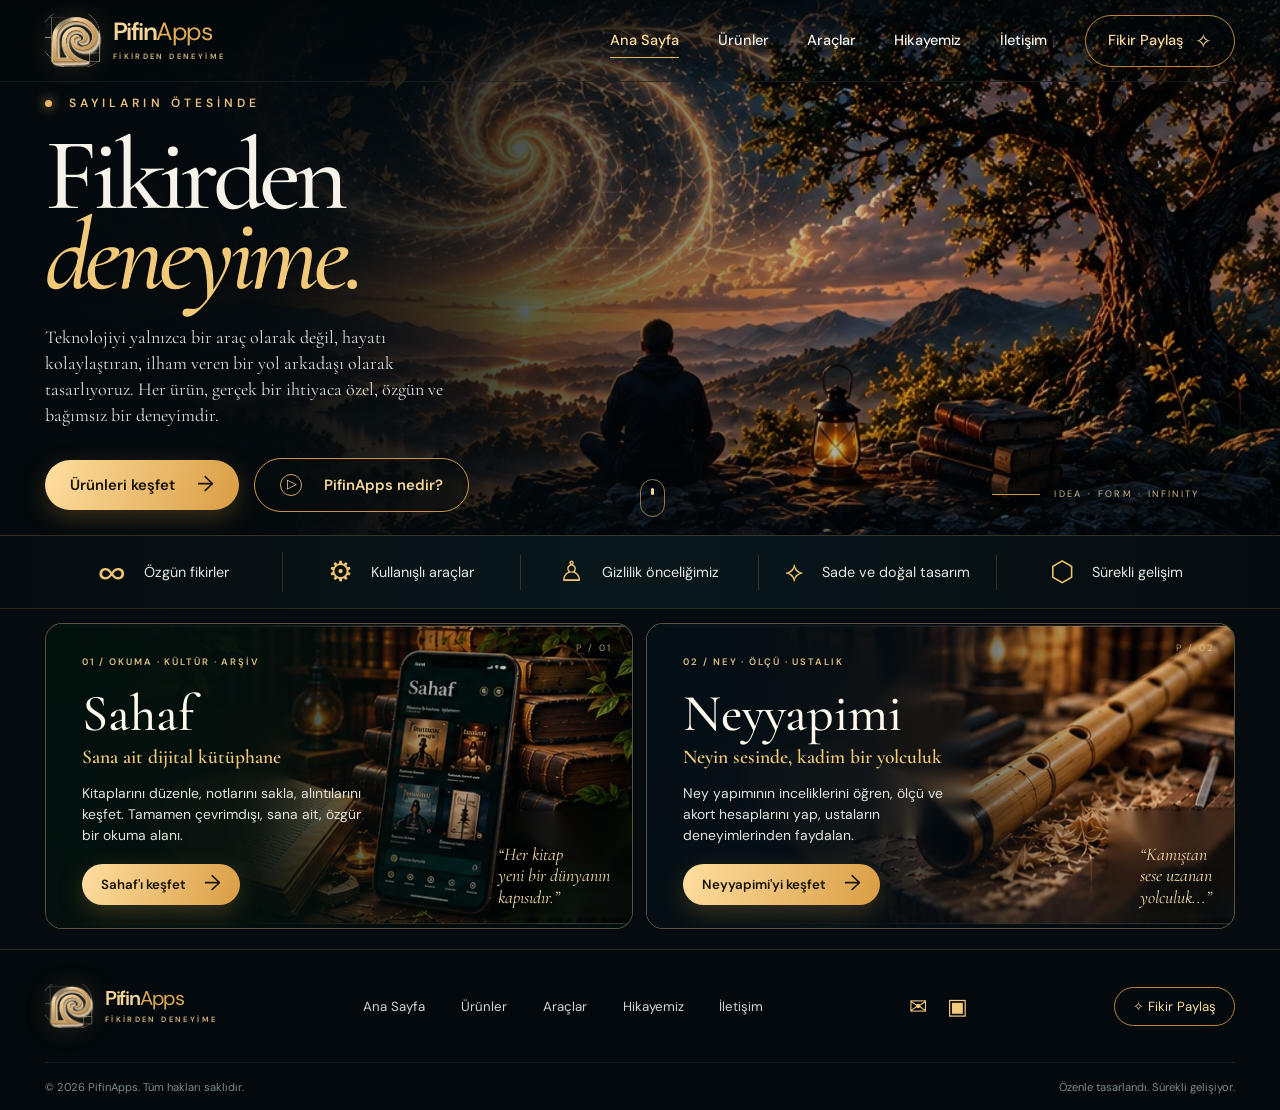
==== commit 7c0090a8: "Add files via upload" ====
--- a/index.html
+++ b/index.html
@@ -1 +1,33 @@
-<!doctype html><html lang="tr"><head><meta charset="utf-8"><meta name="viewport" content="width=device-width,initial-scale=1"><title>PifinApps — Bağımsız dijital ürün stüdyosu</title><meta name="description" content="PifinApps; Sahaf ve Pifin Ney Açkı Sistemi gibi kendine özgü dijital ürünler tasarlar."><meta name="theme-color" content="#101815"><link rel="canonical" href="https://pifinapps.github.io/"><link rel="icon" href="assets/favicon.svg"><link rel="stylesheet" href="styles.css"></head><body class="home" id="top"><header class="topbar"><div class="wrap nav"><a class="brand-image" href="./" aria-label="PifinApps ana sayfa"><img src="assets/pifinapps-original-logo.jpg" alt="PifinApps"></a><button class="menu-btn" aria-label="Menüyü aç" aria-expanded="false">☰</button><nav class="navlinks"><a href="#urunler">Ürünler</a><a href="sahaf/">Sahaf</a><a href="neyyapimi/">Ney Açkı Sistemi</a><a href="#yaklasim">Yaklaşımımız</a><a class="nav-cta" href="https://mail.google.com/mail/?view=cm&fs=1&to=pifinapps@gmail.com&su=PifinApps%20ile%20iletisim">İletişim ↗</a></nav></div></header><main><section class="home-hero"><div class="wrap hero-layout"><div class="reveal"><div class="eyebrow">Bağımsız dijital ürün stüdyosu · Türkiye</div><h1>Fikirlerin<br><em>kendine ait</em><br>bir dünyası var.</h1><p>Biz o dünyayı kurmak için tasarlıyor, deniyor ve geliştiriyoruz. Her ürünün yalnızca bir işlevi değil, kendine özgü bir karakteri olsun istiyoruz.</p><div class="hero-actions"><a class="btn btn-gold" href="#urunler">Ürünleri keşfet <span>↓</span></a><a class="btn btn-outline" href="https://mail.google.com/mail/?view=cm&fs=1&to=pifinapps@gmail.com&su=Bir%20fikir%20paylasmak%20istiyorum">Bir fikir paylaş ↗</a></div></div><div class="hero-aside reveal"><span class="hero-index">STÜDYO / 001—∞</span><div class="brand-seal"><img src="assets/pifinapps-original-logo.jpg" alt="PifinApps orijinal logosu"></div></div></div></section><section class="home-products" id="urunler"><div class="wrap"><div class="section-head reveal"><div class="eyebrow">Seçili işler / 01—02</div><h2>İki ayrı dünya.<br>Ortak bir merak.</h2><p>Kimi zaman bir kütüphanenin sessizliğinde, kimi zaman bir ney atölyesinin ölçü masasında. Ürünlerimiz, ihtiyaç duydukları kendi dilini bulur.</p></div><div class="product-grid"><a class="product-card reveal" href="sahaf/"><span class="card-no">01 / OKUMA · KÜLTÜR · ARŞİV</span><svg class="card-graphic" viewBox="0 0 300 300" aria-hidden="true"><path d="M38 66 Q145 28 145 70 V245 Q95 205 38 226Z" fill="#c7b69a" stroke="#8d7358" stroke-width="2"/><path d="M145 70 Q205 28 263 66 V226 Q205 205 145 245Z" fill="#eee5d3" stroke="#8d7358" stroke-width="2"/><path d="M145 70V245M62 91q40-12 65 0M62 112q40-12 65 0M174 91q40-12 68 0M174 112q40-12 68 0" fill="none" stroke="#9b8060" stroke-width="3"/><circle cx="145" cy="153" r="120" fill="none" stroke="#b49b79" opacity=".45"/></svg><div><h3>Sahaf<span style="color:#a9573e">.</span></h3><p>Kitaplarını, notlarını ve aklında kalan cümleleri kendine ait bir yerde biriktir.</p></div><div class="card-footer"><span>Kişisel kütüphane</span><b>↗</b></div></a><a class="product-card ney-card reveal" href="neyyapimi/"><span class="card-no">02 / NEY · ÖLÇÜ · USTALIK</span><svg class="card-graphic" viewBox="0 0 300 300" aria-hidden="true"><g transform="rotate(13 150 150)"><rect x="116" y="20" width="38" height="255" rx="18" fill="#c49a5e"/><path d="M124 25h8v245h-8z" fill="#f0d39a" opacity=".55"/><path d="M116 80h38M116 152h38M116 218h38" stroke="#6d4b2c" stroke-width="3"/><g fill="#302b20"><ellipse cx="135" cy="61" rx="5" ry="9"/><ellipse cx="135" cy="105" rx="5" ry="9"/><ellipse cx="135" cy="132" rx="5" ry="9"/><ellipse cx="135" cy="178" rx="5" ry="9"/><ellipse cx="135" cy="202" rx="5" ry="9"/></g></g><path d="M48 40V265M40 40h16M40 265h16" stroke="#c8a66f" fill="none" opacity=".6"/><circle cx="135" cy="150" r="118" fill="none" stroke="#c8a66f" opacity=".25"/></svg><div><h3>Ney Açkı<br>Sistemi.</h3><p>Geleneksel ney yapımını ölçüm, hesaplama ve teknik kayıt araçlarıyla buluşturan çalışma alanı.</p></div><div class="card-footer"><span>Neyyapimi.com</span><b>↗</b></div></a></div></div></section><section class="manifesto" id="yaklasim"><div class="wrap reveal"><div class="eyebrow">Nasıl düşünüyoruz</div><blockquote>“Teknoloji, bir fikrin önüne geçmemeli. Onun ne olmak istediğini daha görünür kılmalı.”</blockquote><p>Az ama düşünülmüş. İşlevsel ama karakterli. Her ayrıntının bir nedeni olduğu dijital deneyimler.</p></div></section></main><footer class="footer"><div class="wrap"><div class="footer-grid"><div><a class="brand-image" href="./"><img src="assets/pifinapps-original-logo.jpg" alt="PifinApps"></a><p>Özgün fikirleri, özenli dijital deneyimlere dönüştüren bağımsız ürün stüdyosu.</p></div><div class="footer-links"><a href="sahaf/">Sahaf</a><a href="neyyapimi/">Ney Açkı Sistemi</a><a href="https://mail.google.com/mail/?view=cm&fs=1&to=pifinapps@gmail.com&su=PifinApps%20ile%20iletisim">E-posta ile iletişim ↗</a></div></div><div class="copyright"><span>© <span id="year"></span> PifinApps. Tüm hakları saklıdır.</span><a href="#top">Sayfanın başına dön ↑</a></div></div></footer><button class="backtop" aria-label="Yukarı çık">↑</button><script src="site.js"></script></body></html>+<!doctype html>
+<html lang="tr">
+<head>
+<meta charset="utf-8"><meta name="viewport" content="width=device-width, initial-scale=1">
+<title>PifinApps — Fikirden deneyime</title>
+<meta name="description" content="PifinApps; özgün fikirleri, düşünülmüş dijital ürünlere ve kullanışlı araçlara dönüştüren bağımsız ürün stüdyosu.">
+<meta name="theme-color" content="#050b0e"><meta property="og:title" content="PifinApps — Fikirden deneyime"><meta property="og:description" content="Sayıların ötesinde, kendi düzenini kuran dijital deneyimler.">
+<link rel="canonical" href="https://pifinapps.github.io/"><link rel="icon" href="assets/favicon.svg">
+<link rel="preconnect" href="https://fonts.googleapis.com"><link rel="preconnect" href="https://fonts.gstatic.com" crossorigin>
+<link href="https://fonts.googleapis.com/css2?family=Cormorant+Garamond:wght@400;500;600;700&family=DM+Sans:wght@400;500;600;700&display=swap" rel="stylesheet">
+<link rel="stylesheet" href="styles.css">
+</head>
+<body class="home" id="top">
+<header class="site-header"><div class="nav-wrap">
+<a class="brand" href="./" aria-label="PifinApps ana sayfa"><img class="brand-mark" src="assets/visuals/pifinapps-mark.png" alt=""><span class="brand-type">Pifin<span>Apps</span><small>FİKİRDEN DENEYİME</small></span></a>
+<button class="menu-toggle" aria-label="Menüyü aç" aria-expanded="false"><span></span><span></span></button>
+<nav class="main-nav" aria-label="Ana gezinme"><a class="active" href="./">Ana Sayfa</a><a href="#urunler">Ürünler</a><a href="#araclar">Araçlar</a><a href="#hikayemiz" data-open-about>Hikayemiz</a><a href="mailto:pifinapps@gmail.com?subject=PifinApps%20ile%20iletisim">İletişim</a><a class="nav-pill" href="mailto:pifinapps@gmail.com?subject=PifinApps%20-%20Fikir%20paylasimi">Fikir Paylaş <span>✧</span></a></nav>
+</div></header>
+<main>
+<section class="hero" aria-labelledby="hero-title"><div class="hero-image"></div><div class="hero-vignette"></div><div class="hero-content container">
+<div class="hero-copy"><div class="eyebrow"><i></i> SAYILARIN ÖTESİNDE</div><h1 id="hero-title">Fikirden<br><em>deneyime.</em></h1><p>Teknolojiyi yalnızca bir araç olarak değil, hayatı kolaylaştıran, ilham veren bir yol arkadaşı olarak tasarlıyoruz. Her ürün, gerçek bir ihtiyaca özel, özgün ve bağımsız bir deneyimdir.</p><div class="hero-actions"><a class="button button-gold" href="#urunler">Ürünleri keşfet <span>→</span></a><a class="button button-ghost" href="#hikayemiz" data-open-about><span class="play-mark">▷</span> PifinApps nedir?</a></div></div>
+<div class="hero-coordinate" aria-hidden="true"><span class="coordinate-line"></span><span>IDEA · FORM · INFINITY</span></div>
+</div><a class="scroll-cue" href="#araclar" aria-label="Aşağı kaydır"><span></span></a></section>
+<section class="principles" id="araclar"><div class="container principle-row">
+<div class="principle"><b class="infinity">∞</b><span>Özgün fikirler</span></div><div class="principle"><b>⚙</b><span>Kullanışlı araçlar</span></div><div class="principle"><b>♙</b><span>Gizlilik önceliğimiz</span></div><div class="principle"><b>⟡</b><span>Sade ve doğal tasarım</span></div><div class="principle"><b>⬡</b><span>Sürekli gelişim</span></div>
+</div></section>
+<section class="products container" id="urunler"><div class="product-card sahaf-card"><div class="product-bg sahaf-bg"></div><div class="product-shade"></div><div class="product-content"><div class="product-kicker">01 / OKUMA · KÜLTÜR · ARŞİV</div><h2>Sahaf</h2><h3>Sana ait dijital kütüphane</h3><p>Kitaplarını düzenle, notlarını sakla, alıntılarını keşfet. Tamamen çevrimdışı, sana ait, özgür bir okuma alanı.</p><a class="button button-gold" href="sahaf/">Sahaf'ı keşfet <span>→</span></a></div><div class="product-quote">“Her kitap<br>yeni bir dünyanın<br>kapısıdır.”</div><span class="card-index">P / 01</span></div>
+<div class="product-card ney-card"><div class="product-bg ney-bg"></div><div class="product-shade"></div><div class="product-content"><div class="product-kicker">02 / NEY · ÖLÇÜ · USTALIK</div><h2>Neyyapimi</h2><h3>Neyin sesinde, kadim bir yolculuk</h3><p>Ney yapımının inceliklerini öğren, ölçü ve akort hesaplarını yap, ustaların deneyimlerinden faydalan.</p><a class="button button-gold" href="neyyapimi/">Neyyapimi'yi keşfet <span>→</span></a></div><div class="product-quote">“Kamıştan<br>sese uzanan<br>yolculuk...”</div><span class="card-index">P / 02</span></div></section>
+<dialog class="about-dialog" id="about-dialog" aria-labelledby="about-title"><button class="dialog-close" type="button" aria-label="Kapat">×</button><div class="eyebrow"><i></i> PIFINAPPS YAKLAŞIMI</div><h2 id="about-title">Düzenin içinde<br><em>özgürlük,</em><br>özgürlüğün içinde anlam.</h2><p>Bizim için iyi teknoloji, karmaşıklığı çoğaltan değil; görünmeyen düzeni keşfedip insanın hayatına sade bir biçimde taşıyandır. Bir fikri, kendine özgü bir dünyaya dönüştürmek için çalışıyoruz.</p><a class="text-link" href="mailto:pifinapps@gmail.com?subject=PifinApps%20hakkinda">Bizimle konuş <span>↗</span></a></dialog>
+</main>
+<footer class="site-footer"><div class="container footer-main"><a class="brand footer-brand" href="#top"><img class="brand-mark" src="assets/visuals/pifinapps-mark.png" alt=""><span class="brand-type">Pifin<span>Apps</span><small>FİKİRDEN DENEYİME</small></span></a><nav class="footer-nav"><a href="#top">Ana Sayfa</a><a href="#urunler">Ürünler</a><a href="#araclar">Araçlar</a><a href="#hikayemiz" data-open-about>Hikayemiz</a><a href="mailto:pifinapps@gmail.com?subject=PifinApps%20ile%20iletisim">İletişim</a></nav><div class="footer-social"><a href="mailto:pifinapps@gmail.com" aria-label="E-posta">✉</a><a href="https://play.google.com/store/apps/details?id=com.sahaf.app" target="_blank" rel="noopener" aria-label="Google Play">▣</a></div><a class="footer-idea" href="mailto:pifinapps@gmail.com?subject=PifinApps%20-%20Fikir%20paylasimi">✧ Fikir Paylaş</a></div><div class="container footer-bottom"><span>© <span id="year"></span> PifinApps. Tüm hakları saklıdır.</span><span>Özenle tasarlandı. Sürekli gelişiyor.</span></div></footer>
+<button class="back-to-top" type="button" aria-label="Yukarı çık">↑</button><script src="site.js"></script>
+</body></html>
--- a/styles.css
+++ b/styles.css
@@ -1,11 +1,14 @@
-@import url('https://fonts.googleapis.com/css2?family=DM+Sans:wght@400;500;600;700&family=Manrope:wght@400;500;600;700;800&family=Playfair+Display:ital,wght@0,500;0,600;0,700;1,500;1,600&display=swap');
-:root{--night:#101815;--night2:#19241f;--paper:#f1eee5;--paper2:#e6e0d2;--ink:#202821;--muted:#7b8076;--gold:#d4b47a;--rust:#a9573e;--line:rgba(32,40,33,.16);--serif:'Playfair Display',Georgia,serif;--sans:'DM Sans',Manrope,Arial,sans-serif;--max:1200px}*{box-sizing:border-box}html{scroll-behavior:smooth;scroll-padding-top:90px}body{margin:0;font-family:var(--sans);line-height:1.6}a{color:inherit;text-decoration:none}img{max-width:100%;display:block}button{font:inherit}.wrap{width:min(var(--max),calc(100% - 56px));margin:auto}.eyebrow{font-size:.68rem;letter-spacing:.2em;text-transform:uppercase;font-weight:700}.topbar{height:82px;position:sticky;top:0;z-index:50;backdrop-filter:blur(18px);border-bottom:1px solid var(--line)}.nav{height:100%;display:flex;align-items:center;justify-content:space-between}.brand-image{display:inline-flex;align-items:center;background:#f7f3e9;padding:7px 12px;border-radius:2px;line-height:0}.brand-image img{width:150px;height:44px;object-fit:contain}.navlinks{display:flex;align-items:center;gap:30px;font-size:.88rem}.navlinks a{transition:color .2s}.navlinks a:hover{color:var(--gold)}.nav-cta{border:1px solid currentColor;padding:10px 15px}.menu-btn{display:none;border:0;background:none;font-size:1.5rem;color:inherit}.btn{display:inline-flex;align-items:center;justify-content:center;gap:12px;padding:14px 20px;border:1px solid transparent;font-weight:700;font-size:.88rem;transition:transform .2s,background .2s;cursor:pointer}.btn:hover{transform:translateY(-3px)}.btn-gold{background:var(--gold);color:#17201b}.btn-outline{border-color:currentColor}.section{padding:105px 0}.section-head{max-width:720px;margin-bottom:48px}.section-head h2{font:500 clamp(2.5rem,5vw,4.8rem)/1.04 var(--serif);letter-spacing:-.045em;margin:16px 0}.section-head p{max-width:570px;color:var(--muted);font-size:1.02rem}.footer{background:#0d1411;color:#eee9dd;padding:58px 0 25px}.footer-grid{display:flex;justify-content:space-between;gap:35px;flex-wrap:wrap}.footer p{max-width:410px;color:#a9b0a7}.footer-links{display:flex;gap:22px;flex-wrap:wrap;font-size:.88rem;color:#d3d4c9}.copyright{border-top:1px solid #303a33;margin-top:38px;padding-top:18px;display:flex;justify-content:space-between;gap:20px;color:#879087;font-size:.76rem}.reveal{opacity:0;transform:translateY(18px);transition:opacity .65s,transform .65s}.reveal.visible{opacity:1;transform:none}.backtop{position:fixed;right:22px;bottom:22px;width:46px;height:46px;border:1px solid #ffffff45;background:#17231e;color:#f5eddb;z-index:40;display:grid;place-items:center;opacity:0;pointer-events:none;transition:.2s}.backtop.show{opacity:1;pointer-events:auto}
-/* PIFINAPPS */
-.home{background:var(--night);color:#f2eee4}.home .topbar{background:#101815eF;border-color:#344039}.home .navlinks{color:#d3d6ce}.home .nav-cta{border-color:#68736a}.home-hero{min-height:700px;display:flex;align-items:center;position:relative;overflow:hidden;background:radial-gradient(ellipse at 78% 70%,#354d3e 0,transparent 38%),linear-gradient(120deg,#101815 10%,#1a2922 65%,#28362c)}.home-hero:before{content:'PIFIN';position:absolute;right:-5%;bottom:-19%;font:700 clamp(12rem,31vw,31rem)/.8 var(--sans);letter-spacing:-.12em;color:#ffffff06;white-space:nowrap}.hero-layout{display:grid;grid-template-columns:1.1fr .9fr;gap:40px;align-items:center;position:relative;z-index:1}.home-hero .eyebrow{color:var(--gold)}.home-hero h1{font:500 clamp(4.2rem,9vw,8.6rem)/.91 var(--serif);letter-spacing:-.07em;margin:28px 0}.home-hero h1 em{color:var(--gold)}.home-hero p{max-width:540px;color:#c1c9bf;font-size:1.08rem}.hero-actions{display:flex;gap:12px;flex-wrap:wrap;margin-top:32px}.home .btn-outline{color:#f4eee2}.hero-aside{position:relative;min-height:460px;display:flex;align-items:center;justify-content:center}.hero-aside:before{content:'';position:absolute;width:min(34vw,410px);aspect-ratio:1;border:1px solid #cdb17b66;border-radius:50%;box-shadow:0 0 0 34px #cdb17b0c,0 0 0 78px #cdb17b0a}.hero-aside:after{content:'IDEA  /  FORM  /  FUNCTION';position:absolute;bottom:25px;right:0;font-size:.62rem;letter-spacing:.24em;color:#c5b48f}.brand-seal{position:relative;width:210px;height:210px;border:1px solid #cdb17b88;border-radius:50%;display:grid;place-items:center;background:#111b16aa;box-shadow:0 35px 100px #0005}.brand-seal img{width:158px;height:85px;object-fit:contain;background:#f7f3e9;padding:8px}.hero-index{position:absolute;top:20px;left:0;color:#b9c0b6;font-size:.7rem;letter-spacing:.18em}.home-products{background:#e9e4d8;color:var(--ink);padding:105px 0}.home-products .eyebrow{color:#8d7250}.product-grid{display:grid;grid-template-columns:1fr 1fr;gap:18px}.product-card{min-height:460px;position:relative;padding:34px;display:flex;flex-direction:column;justify-content:space-between;overflow:hidden;background:#f7f4ec;border:1px solid #d8d1c2;transition:transform .25s}.product-card:hover{transform:translateY(-6px)}.product-card.ney-card{background:#1c2923;color:#f2eee4;border-color:#35463b}.product-card .card-no{font-size:.68rem;letter-spacing:.2em;color:#8e8b7e}.product-card h3{font:500 clamp(2.7rem,5vw,4.7rem)/.98 var(--serif);margin:0 0 14px;position:relative;z-index:2}.product-card p{max-width:380px;color:#777a70;position:relative;z-index:2}.product-card.ney-card p{color:#bbc4ba}.card-graphic{position:absolute;right:5%;top:13%;width:48%;height:62%;opacity:.85}.card-footer{display:flex;justify-content:space-between;align-items:center;border-top:1px solid #c9c2b4;padding-top:17px;font-size:.75rem;letter-spacing:.12em;text-transform:uppercase}.ney-card .card-footer{border-color:#526057}.card-footer b{font-size:1.4rem}.manifesto{padding:100px 0;background:#d7d0c1;color:#263029}.manifesto blockquote{max-width:900px;font:500 clamp(2.2rem,5vw,4.4rem)/1.14 var(--serif);letter-spacing:-.035em;margin:25px 0}.manifesto .eyebrow{color:#8a6946}
-/* SAHAF */
-.sahaf-page{background:#f1eee5;color:#26251f}.sahaf-page .topbar{background:#f1eee5eF}.sahaf-hero{padding:75px 0 95px;background:radial-gradient(ellipse at 78% 45%,#d9c9a8 0,transparent 38%),#eee9dd;overflow:hidden}.sahaf-hero-grid{display:grid;grid-template-columns:1fr 1fr;gap:55px;align-items:center}.sahaf-hero .eyebrow{color:#9b6048}.sahaf-hero h1{font:500 clamp(3.8rem,7vw,6.6rem)/.96 var(--serif);letter-spacing:-.06em;margin:23px 0}.sahaf-hero h1 em{color:#a9573e}.sahaf-hero p{max-width:520px;color:#6d6b62;font-size:1.05rem}.sahaf-actions{display:flex;gap:12px;flex-wrap:wrap;margin-top:28px}.sahaf-visual{min-height:520px;position:relative;display:grid;place-items:center}.sahaf-visual:before{content:'';position:absolute;width:390px;height:390px;border:1px solid #a9573e55;border-radius:50%;box-shadow:0 0 0 24px #a9573e0b,0 0 0 58px #a9573e08}.phone{width:235px;position:relative;z-index:2;border:8px solid #282923;border-radius:28px;overflow:hidden;box-shadow:0 35px 65px #453a2c44;transform:rotate(3deg)}.phone-back{position:absolute;width:205px;left:7%;top:15%;border:7px solid #282923;border-radius:25px;overflow:hidden;transform:rotate(-8deg);box-shadow:0 25px 45px #453a2c33}.sahaf-stamp{position:absolute;right:0;bottom:7%;font:italic 1.5rem var(--serif);color:#9b6048;transform:rotate(-5deg)}.sahaf-intro{display:grid;grid-template-columns:repeat(3,1fr);border:1px solid #d8d0c1}.sahaf-intro>div{padding:26px;background:#f8f5ed;border-right:1px solid #d8d0c1}.sahaf-intro>div:last-child{border:0}.sahaf-intro strong{display:block;font:500 1.55rem var(--serif)}.sahaf-intro span{font-size:.86rem;color:#77756b}.feature-grid{display:grid;grid-template-columns:repeat(3,1fr);gap:14px}.feature{padding:27px;background:#faf8f2;border:1px solid #ded8ca;min-height:190px}.feature .ico{color:#a9573e;font-size:1.3rem}.feature h3{font:600 1.25rem var(--serif)}.feature p{color:#77756b;font-size:.9rem}.gallery{display:grid;grid-template-columns:repeat(4,1fr);gap:16px}.shot{margin:0;padding:10px;background:#e5dece;border:1px solid #d9d0bf}.shot img{width:100%;box-shadow:0 8px 18px #0001}.shot span{display:block;padding:10px 2px 2px;font:500 1rem var(--serif)}.privacy-band{background:#17221d;color:#f3eee3;padding:85px 0}.privacy-grid{display:grid;grid-template-columns:1fr 1fr;gap:55px;align-items:center}.privacy-grid h2{font:500 clamp(2.7rem,5vw,4.6rem)/1.03 var(--serif)}.privacy-grid p{color:#bec7bc}.privacy-points{display:grid;grid-template-columns:1fr 1fr;gap:20px}.privacy-points div{border-top:1px solid #536057;padding-top:12px;color:#d5d9d0}.privacy-points b{display:block;color:var(--gold)}.cta-band{padding:90px 0;text-align:center;background:#dfd4c0}.cta-band h2{font:500 clamp(2.6rem,5vw,4.3rem)/1.08 var(--serif)}
-/* NEY - real instrument proportions, bore, finger holes and node joints */
-.ney-page{background:#e8e5da;color:#202a24}.ney-page .topbar{background:#e8e5daed}.ney-brand-image img{width:150px}.ney-hero{background:#101b17;color:#f1eee4;padding:75px 0 80px;position:relative;overflow:hidden}.ney-hero:before{content:'ATÖLYE NOTLARI  /  01';position:absolute;right:3%;top:28px;color:#718075;font-size:.63rem;letter-spacing:.25em}.ney-hero-grid{display:grid;grid-template-columns:1.02fr .98fr;gap:35px;align-items:center;position:relative;z-index:1}.ney-hero .eyebrow{color:#d0ad70}.ney-hero h1{font:500 clamp(3.4rem,6.5vw,6.1rem)/.99 var(--serif);letter-spacing:-.06em;margin:22px 0}.ney-hero h1 em{color:#d2ad70}.ney-hero p{max-width:560px;color:#c2c9c0}.ney-hero .btn-outline{color:#f3eee4}.ney-art{height:510px;position:relative;display:grid;place-items:center}.ney-art svg{width:100%;max-width:570px;height:100%;overflow:visible}.ney-caption{position:absolute;bottom:8px;right:0;color:#d0ad70;font-size:.64rem;letter-spacing:.2em}.ney-stats{padding:26px 0;background:#d7d1c3}.ney-stats-grid{display:grid;grid-template-columns:repeat(4,1fr);gap:18px}.ney-stats strong{display:block;font:500 1.55rem var(--serif)}.ney-stats span{font-size:.82rem;color:#70776d}.ney-tools{display:grid;grid-template-columns:repeat(3,1fr);gap:15px}.tool{padding:26px;background:#f5f2e9;border:1px solid #d6d1c4;min-height:190px}.tool-no{color:#a17c48;font-size:.67rem;letter-spacing:.2em}.tool h3{font:500 1.35rem var(--serif);margin:15px 0 7px}.tool p{font-size:.9rem;color:#6e756c}.method-panel{background:#202e27;color:#f2eee4;padding:80px 0}.method-grid{display:grid;grid-template-columns:1fr 1fr;gap:50px;align-items:center}.method-grid h2{font:500 clamp(2.5rem,5vw,4.2rem)/1.06 var(--serif)}.method-grid p{color:#bdc7bc}.method-list{border-top:1px solid #536057}.method-list div{padding:14px 0;border-bottom:1px solid #536057;display:flex;justify-content:space-between}.method-list span{color:#d2ad70}.ney-callout{background:#c9aa76;padding:65px 0;color:#1d2821}.ney-callout h2{font:500 clamp(2.5rem,5vw,4rem)/1.05 var(--serif)}.ney-callout .btn{background:#1b2821;color:#f4eee2}
-@media(max-width:850px){.wrap{width:min(var(--max),calc(100% - 38px))}.menu-btn{display:block}.navlinks{display:none;position:absolute;top:81px;left:0;right:0;padding:22px;background:#17221d;flex-direction:column;align-items:flex-start;gap:18px;box-shadow:0 16px 30px #0002}.sahaf-page .navlinks,.ney-page .navlinks{background:#f1eee5}.navlinks.open{display:flex}.hero-layout,.sahaf-hero-grid,.ney-hero-grid,.privacy-grid,.method-grid{grid-template-columns:1fr}.hero-aside{min-height:300px}.brand-seal{width:150px;height:150px}.brand-seal img{width:120px}.hero-aside:before{width:260px}.product-grid{grid-template-columns:1fr}.product-card{min-height:400px}.sahaf-visual{min-height:460px}.feature-grid,.ney-tools{grid-template-columns:repeat(2,1fr)}.gallery{grid-template-columns:repeat(2,1fr)}.ney-art{height:390px}.ney-stats-grid{grid-template-columns:repeat(2,1fr)}}
-@media(max-width:540px){.wrap{width:calc(100% - 32px)}.topbar{height:72px}.brand-image img{width:126px;height:39px}.navlinks{top:71px}.home-hero{min-height:0;padding:80px 0 45px}.home-hero h1{font-size:4rem}.home-hero p{font-size:1rem}.hero-aside{min-height:235px}.hero-aside:before{width:205px}.brand-seal{width:120px;height:120px}.brand-seal img{width:100px;height:60px}.home-products,.section{padding:72px 0}.product-card{min-height:390px;padding:25px}.product-card h3{font-size:3.2rem}.manifesto{padding:72px 0}.sahaf-hero,.ney-hero{padding:55px 0}.sahaf-hero h1,.ney-hero h1{font-size:3.55rem}.sahaf-visual{min-height:390px}.phone{width:190px}.phone-back{width:165px}.sahaf-visual:before{width:275px;height:275px}.sahaf-intro{grid-template-columns:1fr}.sahaf-intro>div{border-right:0;border-bottom:1px solid #d8d0c1}.feature-grid,.ney-tools{grid-template-columns:1fr}.gallery{gap:9px}.shot{padding:7px}.shot span{font-size:.86rem}.privacy-points{gap:13px}.ney-art{height:300px}.ney-stats-grid{gap:14px}.ney-stats strong{font-size:1.25rem}.footer-grid{display:block}.footer-links{margin-top:24px}.copyright{flex-direction:column}}
-@media(prefers-reduced-motion:reduce){html{scroll-behavior:auto}.reveal{opacity:1;transform:none;transition:none}*{transition:none!important}}
+:root{--night:#050b0e;--night2:#081318;--deep:#0b1b20;--gold:#e8b65f;--gold2:#ffdc98;--paper:#f4eee2;--muted:#b9c2c3;--line:rgba(233,190,111,.25);--serif:'Cormorant Garamond',Georgia,serif;--sans:'DM Sans',Arial,sans-serif;--max:1440px}
+*{box-sizing:border-box}html{scroll-behavior:smooth;scroll-padding-top:86px}body{margin:0;background:var(--night);color:var(--paper);font-family:var(--sans);-webkit-font-smoothing:antialiased}a{color:inherit;text-decoration:none}button{font:inherit}.container{width:min(var(--max),calc(100% - 7vw));margin-inline:auto}.site-header{height:82px;position:absolute;z-index:20;inset:0 0 auto;background:linear-gradient(180deg,rgba(2,7,10,.78),rgba(2,7,10,.13));border-bottom:1px solid rgba(255,255,255,.08)}.nav-wrap{width:min(var(--max),calc(100% - 7vw));height:100%;margin:auto;display:flex;align-items:center;justify-content:space-between;gap:34px}.brand{display:flex;align-items:center;gap:11px;flex:none}.brand-mark{width:57px;height:57px;object-fit:contain;filter:drop-shadow(0 0 12px rgba(228,172,78,.22))}.brand-type{font-size:1.56rem;font-weight:600;letter-spacing:-.06em;color:#f5d59a;line-height:.92}.brand-type>span{color:#dfaa54;font-weight:400}.brand-type small{display:block;font-size:.48rem;letter-spacing:.31em;font-weight:600;margin-top:9px;color:#d6b779}.main-nav{display:flex;align-items:center;gap:clamp(18px,3vw,43px);font-size:.91rem;font-weight:500}.main-nav>a:not(.nav-pill){position:relative;padding:8px 0;color:#f0eee9;transition:color .2s}.main-nav>a:not(.nav-pill):after{content:'';position:absolute;left:0;right:100%;bottom:0;height:1px;background:var(--gold);transition:right .25s}.main-nav>a:hover,.main-nav>a.active{color:var(--gold2)}.main-nav>a:hover:after,.main-nav>a.active:after{right:0}.nav-pill,.footer-idea{border:1px solid #b9853d;border-radius:99px;padding:12px 22px;color:#f8d99d;display:inline-flex;align-items:center;gap:12px;transition:background .2s,transform .2s}.nav-pill:hover,.footer-idea:hover{background:#b9853d20;transform:translateY(-2px)}.nav-pill span{font-size:1.25rem}.menu-toggle{display:none;background:none;border:0;color:var(--gold);width:42px;height:42px}.hero{position:relative;min-height:536px;height:min(650px,75vw);display:flex;align-items:center;overflow:hidden;background:#040a0d}.hero-image{position:absolute;inset:0;background-image:url('assets/visuals/cosmic-landscape.jpg');background-size:cover;background-position:center 54%;opacity:.98;transform:scale(1.015)}.hero-vignette{position:absolute;inset:0;background:linear-gradient(90deg,#03090c 0%,rgba(3,9,12,.97) 21%,rgba(3,9,12,.76) 36%,rgba(3,9,12,.12) 67%,rgba(3,9,12,.23) 100%),linear-gradient(0deg,rgba(2,8,11,.45),transparent 27%,rgba(2,8,11,.14))}.hero-content{position:relative;z-index:2;padding-top:75px;display:flex;align-items:center;min-height:100%}.hero-copy{max-width:480px;padding-bottom:3px}.eyebrow{font-size:.75rem;letter-spacing:.34em;color:#e6bf7c;font-weight:600}.eyebrow i{display:inline-block;width:7px;height:7px;background:var(--gold);border-radius:50%;margin-right:10px;box-shadow:0 0 12px #eab75b}.hero h1{font:500 clamp(4.6rem,8vw,7rem)/.78 var(--serif);letter-spacing:-.055em;margin:25px 0 29px;color:#f7f3eb}.hero h1 em{font-weight:500;color:#f2c879}.hero-copy p{color:#e0e1dc;max-width:425px;font:400 1.13rem/1.43 var(--serif);margin:0}.hero-actions{display:flex;align-items:center;gap:15px;margin-top:29px;flex-wrap:wrap}.button{display:inline-flex;justify-content:center;align-items:center;gap:22px;padding:15px 25px;border-radius:99px;font-weight:600;font-size:.93rem;transition:transform .22s,box-shadow .22s,background .22s}.button:hover{transform:translateY(-3px)}.button span{font-size:1.35rem;font-weight:400;line-height:.7}.button-gold{background:linear-gradient(110deg,#ffdfa0,#d99d43);color:#17120a;box-shadow:0 8px 24px #d99d4340}.button-gold:hover{box-shadow:0 12px 30px #d99d4360}.button-ghost{border:1px solid #c99649;color:#f4d69d;background:#050b0c99}.play-mark{width:22px;height:22px;border:1px solid #d3a65e;border-radius:50%;display:grid;place-items:center;font-size:.8rem!important;padding-left:2px}.hero-coordinate{position:absolute;right:3%;bottom:35px;display:flex;align-items:center;gap:14px;color:#f4d69d;font-size:.58rem;letter-spacing:.25em;opacity:.85}.coordinate-line{height:1px;width:48px;background:var(--gold)}.scroll-cue{position:absolute;bottom:18px;left:50%;width:25px;height:38px;border:1px solid #e2bb75a0;border-radius:18px;z-index:3;display:flex;justify-content:center;padding-top:8px}.scroll-cue span{width:3px;height:7px;background:#f3d39a;border-radius:2px;animation:scroll 1.6s infinite}@keyframes scroll{0%{transform:translateY(0);opacity:1}80%{transform:translateY(10px);opacity:0}100%{opacity:0}}.principles{background:linear-gradient(90deg,#050c0f,#09171b 50%,#050c0f);border-top:1px solid #e1b96c33;border-bottom:1px solid #d9b16a25}.principle-row{display:grid;grid-template-columns:repeat(5,1fr);min-height:72px;align-items:center}.principle{min-height:35px;display:flex;align-items:center;justify-content:center;gap:18px;border-right:1px solid #d6b16a35;color:#e5e6e2;font-size:.9rem}.principle:last-child{border:0}.principle b{font-size:1.75rem;line-height:1;color:#f1c46f;font-weight:400}.principle .infinity{font-size:2.45rem}.products{display:grid;grid-template-columns:1fr 1fr;gap:13px;padding-top:16px;padding-bottom:20px}.product-card{height:306px;position:relative;overflow:hidden;border:1px solid rgba(226,190,128,.36);border-radius:17px;background:#0b1a1d;isolation:isolate}.product-bg,.product-shade{position:absolute;inset:0;z-index:-2}.product-bg{background-size:cover;background-position:center;transition:transform .8s cubic-bezier(.2,.7,.2,1)}.sahaf-bg{background-image:url('assets/visuals/sahaf-library-scene.jpg');background-position:65% center}.ney-bg{background-image:url('assets/visuals/ney-workshop-scene.jpg');background-position:70% center}.product-card:hover .product-bg{transform:scale(1.06)}.product-shade{z-index:-1;background:linear-gradient(90deg,rgba(3,16,13,.97) 0%,rgba(3,16,13,.9) 36%,rgba(3,16,13,.25) 70%,rgba(3,16,13,.1) 100%),linear-gradient(0deg,rgba(3,10,10,.3),transparent 55%)}.ney-card .product-shade{background:linear-gradient(90deg,rgba(4,14,20,.98) 0%,rgba(4,14,20,.86) 38%,rgba(4,14,20,.2) 78%,rgba(4,14,20,.12) 100%)}.product-content{position:absolute;top:32px;left:36px;max-width:365px}.product-kicker{color:#dfbe84;font-size:.59rem;font-weight:600;letter-spacing:.2em}.product-content h2{font:500 3.25rem/.94 var(--serif);margin:22px 0 6px;color:#fff8ed}.product-content h3{font:600 1.22rem var(--serif);color:#efc979;margin:0 0 14px}.product-content p{font-size:.87rem;line-height:1.5;color:#e1e2dd;max-width:290px;margin:0 0 18px}.product-content .button{padding:12px 19px;font-size:.83rem;gap:18px}.product-quote{position:absolute;right:22px;bottom:20px;color:#f1d7a6;font:italic 1.12rem/1.2 var(--serif);text-shadow:0 2px 10px #000}.card-index{position:absolute;top:18px;right:20px;color:#e3c48b;font-size:.58rem;letter-spacing:.22em;opacity:.8}.story{position:relative;overflow:hidden;padding:105px 0 110px;background:radial-gradient(ellipse at 82% 55%,#0c2831 0,transparent 42%),linear-gradient(110deg,#060c0f,#08151a 70%,#050b0e);border-top:1px solid #d9ae6a24}.story-inner{position:relative;z-index:2;max-width:var(--max)}.story h2{font:500 clamp(3.3rem,6.4vw,5.9rem)/.92 var(--serif);letter-spacing:-.04em;margin:28px 0;color:#f3eee4}.story h2 em{color:#edc47b}.story p{font:400 1.16rem/1.55 var(--serif);max-width:600px;color:#c0cbca}.text-link{display:inline-flex;gap:20px;align-items:center;margin-top:20px;color:#f1c875;font-size:.88rem;border-bottom:1px solid #d6ad6a;padding-bottom:8px}.text-link span{font-size:1.25rem}.story-orbit{position:absolute;right:5%;top:4%;width:440px;height:440px;border:1px solid #e3b96b24;border-radius:50%;box-shadow:0 0 0 35px #d9aa6410,0 0 0 82px #d9aa6408,0 0 0 132px #d9aa6405}.story-orbit:before,.story-orbit:after{content:'';position:absolute;inset:15%;border:1px solid #e3b96b27;border-radius:50%;transform:rotate(35deg) scaleX(.58)}.story-orbit:after{transform:rotate(-35deg) scaleX(.58)}.contact{padding:55px 0;background:#0b1a1e;border-block:1px solid #d6ad6a30}.contact-inner{display:flex;align-items:center;justify-content:space-between;gap:30px}.contact h2{font:500 clamp(2.6rem,4vw,3.6rem)/1 var(--serif);margin:12px 0 6px}.contact p{color:#aebbbc;margin:0}.contact-button{min-width:190px}.site-footer{background:#03090c;border-top:1px solid #e6bd772d}.footer-main{min-height:112px;display:flex;align-items:center;justify-content:space-between;gap:28px}.footer-brand .brand-mark{width:49px;height:49px}.footer-brand .brand-type{font-size:1.25rem}.footer-nav{display:flex;gap:clamp(15px,2.8vw,38px);color:#d0d5d3;font-size:.83rem}.footer-nav a:hover{color:var(--gold2)}.footer-social{display:flex;gap:20px;color:#f4c979;font-size:1.4rem}.footer-idea{font-size:.83rem;padding:10px 18px}.footer-bottom{border-top:1px solid #ffffff12;min-height:48px;display:flex;align-items:center;justify-content:space-between;color:#7d8989;font-size:.7rem}.back-to-top{position:fixed;right:25px;bottom:23px;z-index:30;width:49px;height:49px;border:1px solid #d8b16d88;border-radius:50%;background:#081317;color:#f5d69c;font-size:1.55rem;cursor:pointer;box-shadow:0 8px 24px #0005;opacity:0;pointer-events:none;transform:translateY(10px);transition:.25s}.back-to-top.visible{opacity:1;pointer-events:auto;transform:none}
+/* Product page shared structure */
+.subpage{background:var(--night);color:var(--paper)}.subpage .site-header{position:relative;background:#050b0e;border-bottom:1px solid #d8b16d25}.subpage-hero{position:relative;overflow:hidden;padding:92px 0 84px;background:linear-gradient(110deg,#061014,#0b2025 65%,#050b0e)}.subpage-hero:after{content:'';position:absolute;right:-8%;top:-60%;width:650px;height:650px;border:1px solid #d8af6a33;border-radius:50%;box-shadow:0 0 0 35px #d8af6a0b,0 0 0 90px #d8af6a08}.subpage-grid{position:relative;z-index:2;display:grid;grid-template-columns:1fr 1fr;gap:55px;align-items:center}.subpage-hero h1{font:500 clamp(4rem,7vw,6.4rem)/.86 var(--serif);margin:22px 0;color:#f6f0e5}.subpage-hero h1 em{color:#edc477}.subpage-hero p{font:400 1.16rem/1.5 var(--serif);color:#c4cecc;max-width:560px}.subpage-hero .hero-actions{margin-top:27px}.subpage-visual{min-height:390px;border:1px solid #d5b16c55;border-radius:18px;position:relative;overflow:hidden;background:#09171a;box-shadow:0 25px 80px #0006}.subpage-visual img{width:100%;height:100%;position:absolute;inset:0;object-fit:cover}.visual-overlay{position:absolute;inset:0;background:linear-gradient(90deg,rgba(4,12,15,.15),transparent 55%),linear-gradient(0deg,#0611158c,transparent 50%)}.subpage-section{padding:82px 0}.subpage-section.alt{background:#081418;border-block:1px solid #d5ae6a25}.subpage-heading{max-width:650px;margin-bottom:38px}.subpage-heading h2{font:500 clamp(2.7rem,5vw,4.4rem)/.94 var(--serif);margin:17px 0;color:#f4eee4}.subpage-heading p{color:#b8c5c4;line-height:1.55}.dark-grid{display:grid;grid-template-columns:repeat(3,1fr);gap:14px}.dark-feature{padding:25px;background:linear-gradient(145deg,#102329,#0a1519);border:1px solid #d3ad6b30;border-radius:13px;min-height:175px}.dark-feature .feature-icon{font-size:1.5rem;color:#e9bf73}.dark-feature h3{font:600 1.35rem var(--serif);margin:16px 0 8px;color:#f4e6cb}.dark-feature p{font-size:.88rem;line-height:1.5;color:#b3c0bf;margin:0}.screen-gallery{display:grid;grid-template-columns:repeat(4,1fr);gap:15px}.screen-shot{margin:0;padding:10px;border:1px solid #d3ad6b30;background:#0c1a1d;border-radius:12px}.screen-shot img{display:block;width:100%;height:310px;object-fit:contain;background:#101a1b;border-radius:7px}.screen-shot figcaption{padding:10px 2px 3px;color:#e5c687;font:500 1rem var(--serif)}.privacy-panel{display:grid;grid-template-columns:1fr 1fr;gap:45px;align-items:center;padding:36px;border:1px solid #d2ad6b40;background:radial-gradient(ellipse at 100% 0,#163039,transparent 60%),#091519;border-radius:18px}.privacy-panel h2{font:500 2.7rem/.95 var(--serif);margin:0 0 14px}.privacy-panel p{color:#bdc9c7;line-height:1.55}.privacy-list{display:grid;grid-template-columns:1fr 1fr;gap:12px}.privacy-list span{border-top:1px solid #d9b36c40;padding-top:12px;color:#e5d5b6;font-size:.88rem}.end-cta{padding:70px 0;background:linear-gradient(110deg,#d7a959,#edca8c);color:#17130c}.end-cta-inner{display:flex;align-items:center;justify-content:space-between;gap:25px}.end-cta h2{font:500 clamp(2.8rem,5vw,4.4rem)/.9 var(--serif);margin:0}.end-cta p{margin:12px 0 0;color:#4a3b23}.end-cta .button{background:#091418;color:#f3d49a}.ney-feature-image{background-image:url('assets/visuals/ney-workshop-scene.jpg');background-size:cover;background-position:center}.ney-workflow{display:grid;grid-template-columns:repeat(4,1fr);gap:12px;counter-reset:steps}.workflow-step{padding:22px;background:#0c1a1e;border:1px solid #d6b16a2e;border-radius:12px}.workflow-step:before{counter-increment:steps;content:'0' counter(steps);display:block;color:#e6ba70;font-size:.72rem;letter-spacing:.2em}.workflow-step h3{font:500 1.35rem var(--serif);margin:17px 0 8px}.workflow-step p{font-size:.88rem;color:#b5c2c0;line-height:1.5;margin:0}
+@media(max-width:1000px){.main-nav{gap:18px;font-size:.84rem}.nav-wrap,.container{width:calc(100% - 48px)}.product-card{height:330px}.product-content{left:25px;top:26px;max-width:300px}.product-content h2{font-size:2.9rem}.product-content p{max-width:260px}.product-quote{font-size:.95rem}.footer-main{flex-wrap:wrap;padding:22px 0}.footer-nav{order:4;width:100%;justify-content:center}.screen-gallery{grid-template-columns:repeat(2,1fr)}}
+@media(max-width:760px){html{scroll-padding-top:72px}.site-header{height:72px}.nav-wrap,.container{width:calc(100% - 36px)}.brand-mark{width:48px;height:48px}.brand-type{font-size:1.35rem}.menu-toggle{display:flex;flex-direction:column;justify-content:center;gap:7px;cursor:pointer}.menu-toggle span{display:block;width:26px;height:1px;background:#efc779;transition:.2s}.menu-toggle[aria-expanded=true] span:first-child{transform:translateY(4px) rotate(45deg)}.menu-toggle[aria-expanded=true] span:last-child{transform:translateY(-4px) rotate(-45deg)}.main-nav{display:none;position:absolute;top:71px;left:0;right:0;padding:22px 25px 28px;background:rgba(4,12,15,.98);backdrop-filter:blur(15px);border-bottom:1px solid #d6ad6a44;flex-direction:column;align-items:stretch;gap:13px}.main-nav.open{display:flex}.main-nav a{padding:7px 0!important}.nav-pill{justify-content:center;margin-top:5px}.hero{height:auto;min-height:630px;align-items:flex-end}.hero-image{background-position:60% center}.hero-vignette{background:linear-gradient(90deg,rgba(2,8,11,.96),rgba(2,8,11,.68) 65%,rgba(2,8,11,.34)),linear-gradient(0deg,rgba(2,8,11,.72),transparent 80%)}.hero-content{padding-top:130px;padding-bottom:72px;min-height:630px;align-items:center}.hero-copy{max-width:520px}.hero h1{font-size:clamp(4.5rem,16vw,6rem)}.hero-copy p{font-size:1.08rem;max-width:440px}.hero-coordinate{display:none}.scroll-cue{display:none}.principle-row{grid-template-columns:repeat(2,1fr);padding:12px 0}.principle{justify-content:flex-start;padding:12px 8px;border-right:0;font-size:.82rem}.principle:nth-child(odd){border-right:1px solid #d6b16a30}.principle:last-child{grid-column:1/-1;justify-content:center}.products{grid-template-columns:1fr;padding-top:14px;gap:12px}.product-card{height:330px}.product-content{max-width:62%;left:24px;top:25px}.product-content h2{font-size:3rem;margin-top:18px}.product-content h3{font-size:1.08rem}.product-content p{font-size:.82rem}.product-quote{display:none}.story{padding:78px 0}.story-orbit{width:280px;height:280px;right:-120px;top:24%}.story h2{font-size:clamp(3.2rem,13vw,4.6rem)}.story p{font-size:1.05rem}.contact-inner{align-items:flex-start;flex-direction:column}.contact-button{align-self:flex-start}.footer-main{display:grid;grid-template-columns:1fr auto;gap:20px}.footer-nav{grid-column:1/-1;order:unset;flex-wrap:wrap;justify-content:flex-start;gap:17px}.footer-social{justify-self:end}.footer-idea{grid-column:1/-1;justify-self:start}.footer-bottom{gap:8px;flex-direction:column;align-items:flex-start;padding:13px 0}.subpage-grid{grid-template-columns:1fr;gap:25px}.subpage-hero{padding:65px 0 55px}.subpage-hero h1{font-size:clamp(3.8rem,15vw,5.3rem)}.subpage-visual{min-height:280px}.dark-grid{grid-template-columns:1fr 1fr}.privacy-panel{grid-template-columns:1fr;padding:26px}.ney-workflow{grid-template-columns:1fr 1fr}.end-cta-inner{align-items:flex-start;flex-direction:column}}
+@media(max-width:480px){.hero{min-height:620px}.hero-content{min-height:620px}.hero h1{font-size:4.15rem}.hero-actions{gap:10px}.button{padding:13px 18px;font-size:.84rem;gap:14px}.product-card{height:345px}.product-content{max-width:74%;left:20px;top:22px}.product-content h2{font-size:2.8rem}.product-content p{max-width:235px}.product-kicker{font-size:.52rem}.principle{gap:10px;font-size:.75rem}.principle b{font-size:1.5rem}.dark-grid{grid-template-columns:1fr}.screen-gallery{grid-template-columns:1fr 1fr}.screen-shot img{height:225px}.privacy-list{grid-template-columns:1fr 1fr}.ney-workflow{grid-template-columns:1fr}.subpage-section{padding:64px 0}.end-cta{padding:55px 0}.back-to-top{width:43px;height:43px;right:14px;bottom:14px}}
+@media(prefers-reduced-motion:reduce){html{scroll-behavior:auto}*,*:before,*:after{animation:none!important;transition:none!important}}
+/* Final composition refinements */
+.ney-product .subpage-visual img{object-position:82% center}
+.sahaf-card .product-bg{background-position:68% center}
+.ney-card .product-bg{background-position:77% center}
+@media(min-width:1200px){.hero{height:535px;min-height:535px}.products{padding-top:14px}.product-card{height:306px}}
+.about-dialog{width:min(650px,calc(100% - 32px));padding:42px;border:1px solid #d8b16d88;border-radius:20px;background:radial-gradient(ellipse at 100% 0,#15303a,transparent 60%),#071216;color:var(--paper);box-shadow:0 25px 100px #000b}.about-dialog::backdrop{background:rgba(0,5,8,.78);backdrop-filter:blur(8px)}.about-dialog h2{font:500 clamp(2.8rem,6vw,4.5rem)/.9 var(--serif);margin:24px 0;color:#f5eee3}.about-dialog h2 em{color:#edc477}.about-dialog p{font:400 1.1rem/1.5 var(--serif);color:#c3cfcd;max-width:520px}.dialog-close{position:absolute;right:15px;top:12px;border:0;background:none;color:#f1ce89;font-size:2rem;cursor:pointer}.about-dialog .text-link{margin-top:10px}
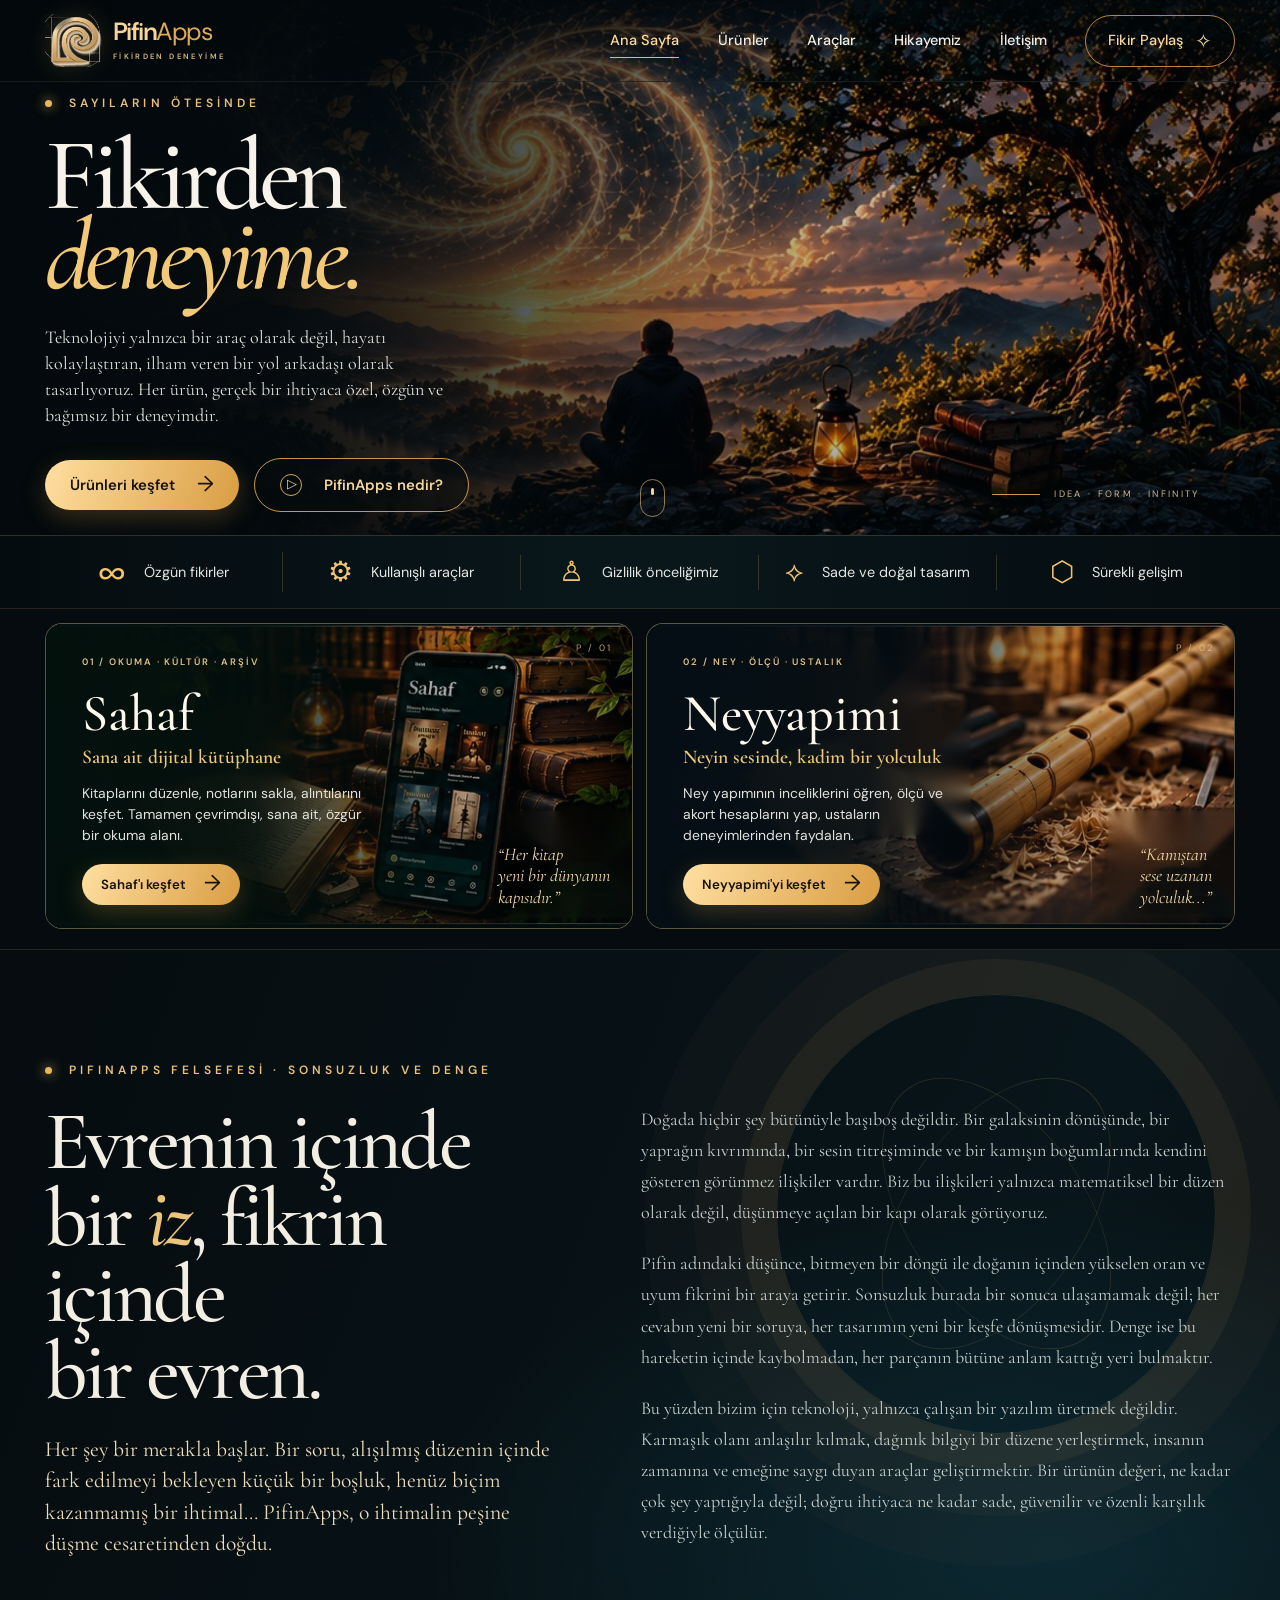
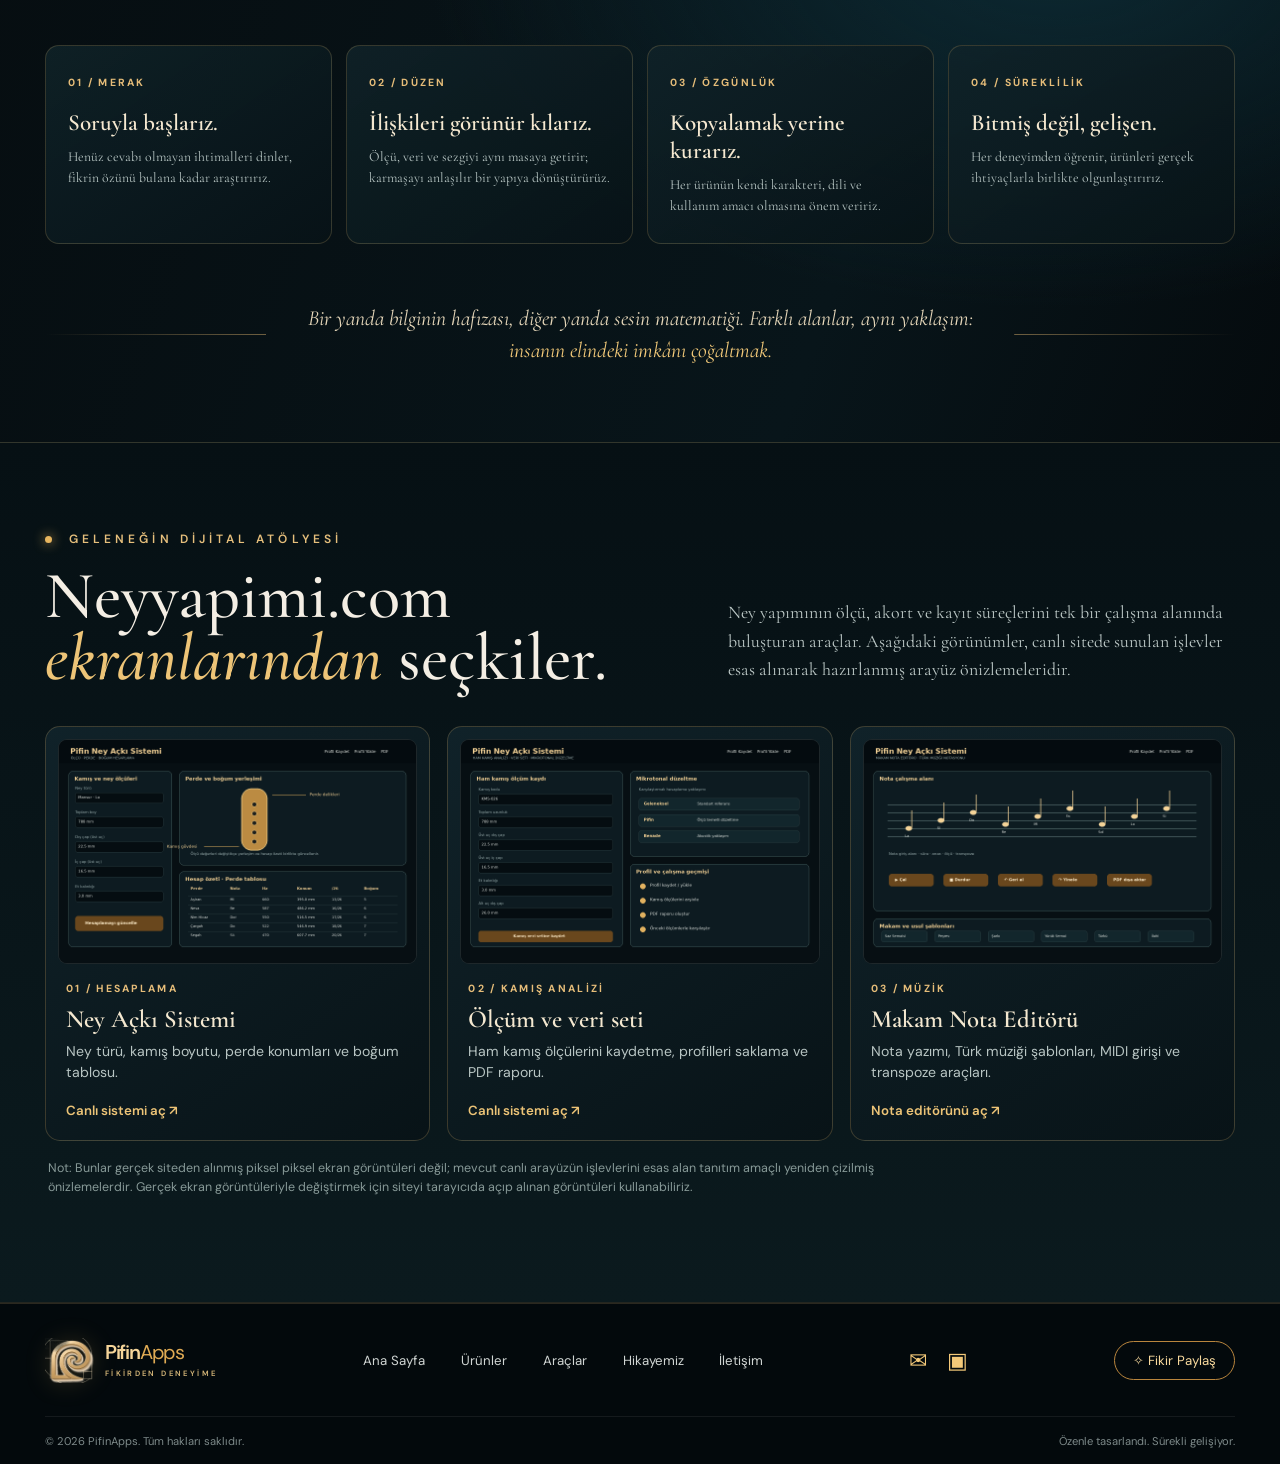
==== commit 900938a3: "Add files via upload" ====
--- a/index.html
+++ b/index.html
@@ -14,11 +14,11 @@
 <header class="site-header"><div class="nav-wrap">
 <a class="brand" href="./" aria-label="PifinApps ana sayfa"><img class="brand-mark" src="assets/visuals/pifinapps-mark.png" alt=""><span class="brand-type">Pifin<span>Apps</span><small>FİKİRDEN DENEYİME</small></span></a>
 <button class="menu-toggle" aria-label="Menüyü aç" aria-expanded="false"><span></span><span></span></button>
-<nav class="main-nav" aria-label="Ana gezinme"><a class="active" href="./">Ana Sayfa</a><a href="#urunler">Ürünler</a><a href="#araclar">Araçlar</a><a href="#hikayemiz" data-open-about>Hikayemiz</a><a href="mailto:pifinapps@gmail.com?subject=PifinApps%20ile%20iletisim">İletişim</a><a class="nav-pill" href="mailto:pifinapps@gmail.com?subject=PifinApps%20-%20Fikir%20paylasimi">Fikir Paylaş <span>✧</span></a></nav>
+<nav class="main-nav" aria-label="Ana gezinme"><a class="active" href="./">Ana Sayfa</a><a href="#urunler">Ürünler</a><a href="#araclar">Araçlar</a><a href="#hikayemiz">Hikayemiz</a><a href="mailto:pifinapps@gmail.com?subject=PifinApps%20ile%20iletisim">İletişim</a><a class="nav-pill" href="mailto:pifinapps@gmail.com?subject=PifinApps%20-%20Fikir%20paylasimi">Fikir Paylaş <span>✧</span></a></nav>
 </div></header>
 <main>
 <section class="hero" aria-labelledby="hero-title"><div class="hero-image"></div><div class="hero-vignette"></div><div class="hero-content container">
-<div class="hero-copy"><div class="eyebrow"><i></i> SAYILARIN ÖTESİNDE</div><h1 id="hero-title">Fikirden<br><em>deneyime.</em></h1><p>Teknolojiyi yalnızca bir araç olarak değil, hayatı kolaylaştıran, ilham veren bir yol arkadaşı olarak tasarlıyoruz. Her ürün, gerçek bir ihtiyaca özel, özgün ve bağımsız bir deneyimdir.</p><div class="hero-actions"><a class="button button-gold" href="#urunler">Ürünleri keşfet <span>→</span></a><a class="button button-ghost" href="#hikayemiz" data-open-about><span class="play-mark">▷</span> PifinApps nedir?</a></div></div>
+<div class="hero-copy"><div class="eyebrow"><i></i> SAYILARIN ÖTESİNDE</div><h1 id="hero-title">Fikirden<br><em>deneyime.</em></h1><p>Teknolojiyi yalnızca bir araç olarak değil, hayatı kolaylaştıran, ilham veren bir yol arkadaşı olarak tasarlıyoruz. Her ürün, gerçek bir ihtiyaca özel, özgün ve bağımsız bir deneyimdir.</p><div class="hero-actions"><a class="button button-gold" href="#urunler">Ürünleri keşfet <span>→</span></a><a class="button button-ghost" href="#hikayemiz"><span class="play-mark">▷</span> PifinApps nedir?</a></div></div>
 <div class="hero-coordinate" aria-hidden="true"><span class="coordinate-line"></span><span>IDEA · FORM · INFINITY</span></div>
 </div><a class="scroll-cue" href="#araclar" aria-label="Aşağı kaydır"><span></span></a></section>
 <section class="principles" id="araclar"><div class="container principle-row">
@@ -26,8 +26,44 @@
 </div></section>
 <section class="products container" id="urunler"><div class="product-card sahaf-card"><div class="product-bg sahaf-bg"></div><div class="product-shade"></div><div class="product-content"><div class="product-kicker">01 / OKUMA · KÜLTÜR · ARŞİV</div><h2>Sahaf</h2><h3>Sana ait dijital kütüphane</h3><p>Kitaplarını düzenle, notlarını sakla, alıntılarını keşfet. Tamamen çevrimdışı, sana ait, özgür bir okuma alanı.</p><a class="button button-gold" href="sahaf/">Sahaf'ı keşfet <span>→</span></a></div><div class="product-quote">“Her kitap<br>yeni bir dünyanın<br>kapısıdır.”</div><span class="card-index">P / 01</span></div>
 <div class="product-card ney-card"><div class="product-bg ney-bg"></div><div class="product-shade"></div><div class="product-content"><div class="product-kicker">02 / NEY · ÖLÇÜ · USTALIK</div><h2>Neyyapimi</h2><h3>Neyin sesinde, kadim bir yolculuk</h3><p>Ney yapımının inceliklerini öğren, ölçü ve akort hesaplarını yap, ustaların deneyimlerinden faydalan.</p><a class="button button-gold" href="neyyapimi/">Neyyapimi'yi keşfet <span>→</span></a></div><div class="product-quote">“Kamıştan<br>sese uzanan<br>yolculuk...”</div><span class="card-index">P / 02</span></div></section>
-<dialog class="about-dialog" id="about-dialog" aria-labelledby="about-title"><button class="dialog-close" type="button" aria-label="Kapat">×</button><div class="eyebrow"><i></i> PIFINAPPS YAKLAŞIMI</div><h2 id="about-title">Düzenin içinde<br><em>özgürlük,</em><br>özgürlüğün içinde anlam.</h2><p>Bizim için iyi teknoloji, karmaşıklığı çoğaltan değil; görünmeyen düzeni keşfedip insanın hayatına sade bir biçimde taşıyandır. Bir fikri, kendine özgü bir dünyaya dönüştürmek için çalışıyoruz.</p><a class="text-link" href="mailto:pifinapps@gmail.com?subject=PifinApps%20hakkinda">Bizimle konuş <span>↗</span></a></dialog>
+
+
+<section class="story" id="hikayemiz" aria-labelledby="story-title">
+  <div class="story-orbit" aria-hidden="true"></div>
+  <div class="container story-layout">
+    <div class="story-intro">
+      <div class="eyebrow"><i></i> PIFINAPPS FELSEFESİ · SONSUZLUK VE DENGE</div>
+      <h2 id="story-title">Evrenin içinde<br>bir <em>iz</em>, fikrin içinde<br>bir evren.</h2>
+      <p class="story-lead">Her şey bir merakla başlar. Bir soru, alışılmış düzenin içinde fark edilmeyi bekleyen küçük bir boşluk, henüz biçim kazanmamış bir ihtimal… PifinApps, o ihtimalin peşine düşme cesaretinden doğdu.</p>
+    </div>
+    <div class="story-prose">
+      <p>Doğada hiçbir şey bütünüyle başıboş değildir. Bir galaksinin dönüşünde, bir yaprağın kıvrımında, bir sesin titreşiminde ve bir kamışın boğumlarında kendini gösteren görünmez ilişkiler vardır. Biz bu ilişkileri yalnızca matematiksel bir düzen olarak değil, düşünmeye açılan bir kapı olarak görüyoruz.</p>
+      <p>Pifin adındaki düşünce, bitmeyen bir döngü ile doğanın içinden yükselen oran ve uyum fikrini bir araya getirir. Sonsuzluk burada bir sonuca ulaşamamak değil; her cevabın yeni bir soruya, her tasarımın yeni bir keşfe dönüşmesidir. Denge ise bu hareketin içinde kaybolmadan, her parçanın bütüne anlam kattığı yeri bulmaktır.</p>
+      <p>Bu yüzden bizim için teknoloji, yalnızca çalışan bir yazılım üretmek değildir. Karmaşık olanı anlaşılır kılmak, dağınık bilgiyi bir düzene yerleştirmek, insanın zamanına ve emeğine saygı duyan araçlar geliştirmektir. Bir ürünün değeri, ne kadar çok şey yaptığıyla değil; doğru ihtiyaca ne kadar sade, güvenilir ve özenli karşılık verdiğiyle ölçülür.</p>
+    </div>
+  </div>
+  <div class="container story-manifesto">
+    <div class="manifesto-item"><span>01 / MERAK</span><h3>Soruyla başlarız.</h3><p>Henüz cevabı olmayan ihtimalleri dinler, fikrin özünü bulana kadar araştırırız.</p></div>
+    <div class="manifesto-item"><span>02 / DÜZEN</span><h3>İlişkileri görünür kılarız.</h3><p>Ölçü, veri ve sezgiyi aynı masaya getirir; karmaşayı anlaşılır bir yapıya dönüştürürüz.</p></div>
+    <div class="manifesto-item"><span>03 / ÖZGÜNLÜK</span><h3>Kopyalamak yerine kurarız.</h3><p>Her ürünün kendi karakteri, dili ve kullanım amacı olmasına önem veririz.</p></div>
+    <div class="manifesto-item"><span>04 / SÜREKLİLİK</span><h3>Bitmiş değil, gelişen.</h3><p>Her deneyimden öğrenir, ürünleri gerçek ihtiyaçlarla birlikte olgunlaştırırız.</p></div>
+  </div>
+  <div class="container story-bridge">
+    <div class="bridge-line"></div><p>Bir yanda bilginin hafızası, diğer yanda sesin matematiği. Farklı alanlar, aynı yaklaşım: <em>insanın elindeki imkânı çoğaltmak.</em></p><div class="bridge-line"></div>
+  </div>
+</section>
+<section class="ney-showcase" id="neyyapimi-ekranlari">
+  <div class="container">
+    <div class="showcase-heading"><div><div class="eyebrow"><i></i> GELENEĞİN DİJİTAL ATÖLYESİ</div><h2>Neyyapimi.com<br><em>ekranlarından</em> seçkiler.</h2></div><p>Ney yapımının ölçü, akort ve kayıt süreçlerini tek bir çalışma alanında buluşturan araçlar. Aşağıdaki görünümler, canlı sitede sunulan işlevler esas alınarak hazırlanmış arayüz önizlemeleridir.</p></div>
+    <div class="ney-screen-grid">
+      <a class="ney-screen-card" href="https://www.neyyapimi.com/" target="_blank" rel="noopener"><img src="assets/neyyapimi-previews/ney-ac-ki-sistemi-onizleme.png" alt="Ney açkı sistemi ve perde-boğum hesaplama arayüz önizlemesi"><span class="screen-number">01 / HESAPLAMA</span><h3>Ney Açkı Sistemi</h3><p>Ney türü, kamış boyutu, perde konumları ve boğum tablosu.</p><b>Canlı sistemi aç ↗</b></a>
+      <a class="ney-screen-card" href="https://www.neyyapimi.com/" target="_blank" rel="noopener"><img src="assets/neyyapimi-previews/ham-kamis-analizi-onizleme.png" alt="Ham kamış analizi ve mikrotonal düzeltme arayüz önizlemesi"><span class="screen-number">02 / KAMIŞ ANALİZİ</span><h3>Ölçüm ve veri seti</h3><p>Ham kamış ölçülerini kaydetme, profilleri saklama ve PDF raporu.</p><b>Canlı sistemi aç ↗</b></a>
+      <a class="ney-screen-card" href="https://www.neyyapimi.com/nota.html" target="_blank" rel="noopener"><img src="assets/neyyapimi-previews/makam-nota-editoru-onizleme.png" alt="Makam nota editörü arayüz önizlemesi"><span class="screen-number">03 / MÜZİK</span><h3>Makam Nota Editörü</h3><p>Nota yazımı, Türk müziği şablonları, MIDI girişi ve transpoze araçları.</p><b>Nota editörünü aç ↗</b></a>
+    </div>
+    <p class="showcase-note">Not: Bunlar gerçek siteden alınmış piksel piksel ekran görüntüleri değil; mevcut canlı arayüzün işlevlerini esas alan tanıtım amaçlı yeniden çizilmiş önizlemelerdir. Gerçek ekran görüntüleriyle değiştirmek için siteyi tarayıcıda açıp alınan görüntüleri kullanabiliriz.</p>
+  </div>
+</section>
 </main>
-<footer class="site-footer"><div class="container footer-main"><a class="brand footer-brand" href="#top"><img class="brand-mark" src="assets/visuals/pifinapps-mark.png" alt=""><span class="brand-type">Pifin<span>Apps</span><small>FİKİRDEN DENEYİME</small></span></a><nav class="footer-nav"><a href="#top">Ana Sayfa</a><a href="#urunler">Ürünler</a><a href="#araclar">Araçlar</a><a href="#hikayemiz" data-open-about>Hikayemiz</a><a href="mailto:pifinapps@gmail.com?subject=PifinApps%20ile%20iletisim">İletişim</a></nav><div class="footer-social"><a href="mailto:pifinapps@gmail.com" aria-label="E-posta">✉</a><a href="https://play.google.com/store/apps/details?id=com.sahaf.app" target="_blank" rel="noopener" aria-label="Google Play">▣</a></div><a class="footer-idea" href="mailto:pifinapps@gmail.com?subject=PifinApps%20-%20Fikir%20paylasimi">✧ Fikir Paylaş</a></div><div class="container footer-bottom"><span>© <span id="year"></span> PifinApps. Tüm hakları saklıdır.</span><span>Özenle tasarlandı. Sürekli gelişiyor.</span></div></footer>
+<footer class="site-footer"><div class="container footer-main"><a class="brand footer-brand" href="#top"><img class="brand-mark" src="assets/visuals/pifinapps-mark.png" alt=""><span class="brand-type">Pifin<span>Apps</span><small>FİKİRDEN DENEYİME</small></span></a><nav class="footer-nav"><a href="#top">Ana Sayfa</a><a href="#urunler">Ürünler</a><a href="#araclar">Araçlar</a><a href="#hikayemiz">Hikayemiz</a><a href="mailto:pifinapps@gmail.com?subject=PifinApps%20ile%20iletisim">İletişim</a></nav><div class="footer-social"><a href="mailto:pifinapps@gmail.com" aria-label="E-posta">✉</a><a href="https://play.google.com/store/apps/details?id=com.sahaf.app" target="_blank" rel="noopener" aria-label="Google Play">▣</a></div><a class="footer-idea" href="mailto:pifinapps@gmail.com?subject=PifinApps%20-%20Fikir%20paylasimi">✧ Fikir Paylaş</a></div><div class="container footer-bottom"><span>© <span id="year"></span> PifinApps. Tüm hakları saklıdır.</span><span>Özenle tasarlandı. Sürekli gelişiyor.</span></div></footer>
 <button class="back-to-top" type="button" aria-label="Yukarı çık">↑</button><script src="site.js"></script>
 </body></html>
--- a/styles.css
+++ b/styles.css
@@ -12,3 +12,21 @@
 .ney-card .product-bg{background-position:77% center}
 @media(min-width:1200px){.hero{height:535px;min-height:535px}.products{padding-top:14px}.product-card{height:306px}}
 .about-dialog{width:min(650px,calc(100% - 32px));padding:42px;border:1px solid #d8b16d88;border-radius:20px;background:radial-gradient(ellipse at 100% 0,#15303a,transparent 60%),#071216;color:var(--paper);box-shadow:0 25px 100px #000b}.about-dialog::backdrop{background:rgba(0,5,8,.78);backdrop-filter:blur(8px)}.about-dialog h2{font:500 clamp(2.8rem,6vw,4.5rem)/.9 var(--serif);margin:24px 0;color:#f5eee3}.about-dialog h2 em{color:#edc477}.about-dialog p{font:400 1.1rem/1.5 var(--serif);color:#c3cfcd;max-width:520px}.dialog-close{position:absolute;right:15px;top:12px;border:0;background:none;color:#f1ce89;font-size:2rem;cursor:pointer}.about-dialog .text-link{margin-top:10px}
+
+
+/* Expanded PifinApps philosophy and Neyyapimi showcase */
+.story{padding:112px 0 76px}
+.story-layout{display:grid;grid-template-columns:.92fr 1.08fr;gap:clamp(40px,7vw,110px);align-items:start}
+.story-intro{position:relative;z-index:2}.story h2{font-size:clamp(3.7rem,6.5vw,6.1rem);margin:26px 0 24px}
+.story-lead{font-size:1.35rem!important;line-height:1.45!important;color:#f0dfbd!important;max-width:560px!important}
+.story-prose{padding-top:42px;position:relative;z-index:2}.story-prose p{max-width:690px;margin:0 0 20px;font-size:1.13rem;line-height:1.72;color:#c6d0ce}
+.story-manifesto{display:grid;grid-template-columns:repeat(4,1fr);gap:14px;margin-top:64px;position:relative;z-index:2}
+.manifesto-item{padding:24px 22px 26px;border:1px solid #d9b36c35;border-radius:14px;background:linear-gradient(145deg,#102329d9,#081317e8);min-height:190px}
+.manifesto-item span,.screen-number{font-size:.65rem;letter-spacing:.22em;color:#e6bd79;font-weight:700}
+.manifesto-item h3{font:600 1.45rem var(--serif);color:#f5e8d0;margin:18px 0 9px}.manifesto-item p{font-size:.86rem;line-height:1.55;color:#b8c6c4;margin:0}
+.story-bridge{display:flex;align-items:center;gap:24px;margin-top:58px;position:relative;z-index:2}.story-bridge p{max-width:700px;text-align:center;margin:0;color:#e5d6b9;font:italic 1.35rem/1.5 var(--serif)}.story-bridge em{color:#f2c979}.bridge-line{height:1px;flex:1;background:linear-gradient(90deg,transparent,#d5ad6b80)}.bridge-line:last-child{transform:scaleX(-1)}
+.ney-showcase{padding:88px 0 105px;background:linear-gradient(180deg,#061014,#0b1a1e);border-top:1px solid #d9ae6a30;border-bottom:1px solid #d9ae6a24}
+.showcase-heading{display:grid;grid-template-columns:1fr .8fr;gap:50px;align-items:end;margin-bottom:38px}.showcase-heading h2{font:500 clamp(3rem,5.2vw,4.9rem)/.92 var(--serif);margin:18px 0 0;color:#f4eee4}.showcase-heading h2 em{color:#edc477}.showcase-heading>p{font:400 1.12rem/1.6 var(--serif);color:#bdc9c7;margin:0 0 4px;max-width:560px}
+.ney-screen-grid{display:grid;grid-template-columns:repeat(3,1fr);gap:17px}.ney-screen-card{display:block;padding:12px 12px 20px;border:1px solid #d4ad6a40;border-radius:15px;background:linear-gradient(145deg,#102229,#081317);transition:transform .25s,border-color .25s,box-shadow .25s}.ney-screen-card:hover{transform:translateY(-5px);border-color:#e6bd79a8;box-shadow:0 18px 45px #0006}.ney-screen-card img{width:100%;aspect-ratio:16/10;object-fit:cover;display:block;border-radius:9px;border:1px solid #ffffff18;background:#071014}.ney-screen-card .screen-number{display:block;margin:18px 8px 0}.ney-screen-card h3{font:600 1.55rem var(--serif);color:#f4e8d0;margin:9px 8px 7px}.ney-screen-card p{font-size:.88rem;line-height:1.5;color:#b8c5c3;margin:0 8px 14px;min-height:44px}.ney-screen-card b{display:inline-block;margin:0 8px;color:#edc477;font-size:.83rem;font-weight:600}.showcase-note{font-size:.78rem;line-height:1.55;color:#879997;margin:18px 3px 0;max-width:900px}
+@media(max-width:900px){.story-layout{grid-template-columns:1fr;gap:8px}.story-prose{padding-top:0}.story-manifesto{grid-template-columns:repeat(2,1fr)}.showcase-heading{grid-template-columns:1fr;gap:16px}.ney-screen-grid{grid-template-columns:1fr 1fr}}
+@media(max-width:560px){.story{padding:78px 0 60px}.story-manifesto{grid-template-columns:1fr 1fr;gap:9px}.manifesto-item{padding:18px 15px;min-height:0}.manifesto-item h3{font-size:1.2rem}.manifesto-item p{font-size:.8rem}.story-bridge{gap:10px;margin-top:38px}.story-bridge p{font-size:1.08rem}.ney-showcase{padding:65px 0}.ney-screen-grid{grid-template-columns:1fr}.ney-screen-card img{aspect-ratio:16/9}.showcase-heading h2{font-size:3.4rem}}
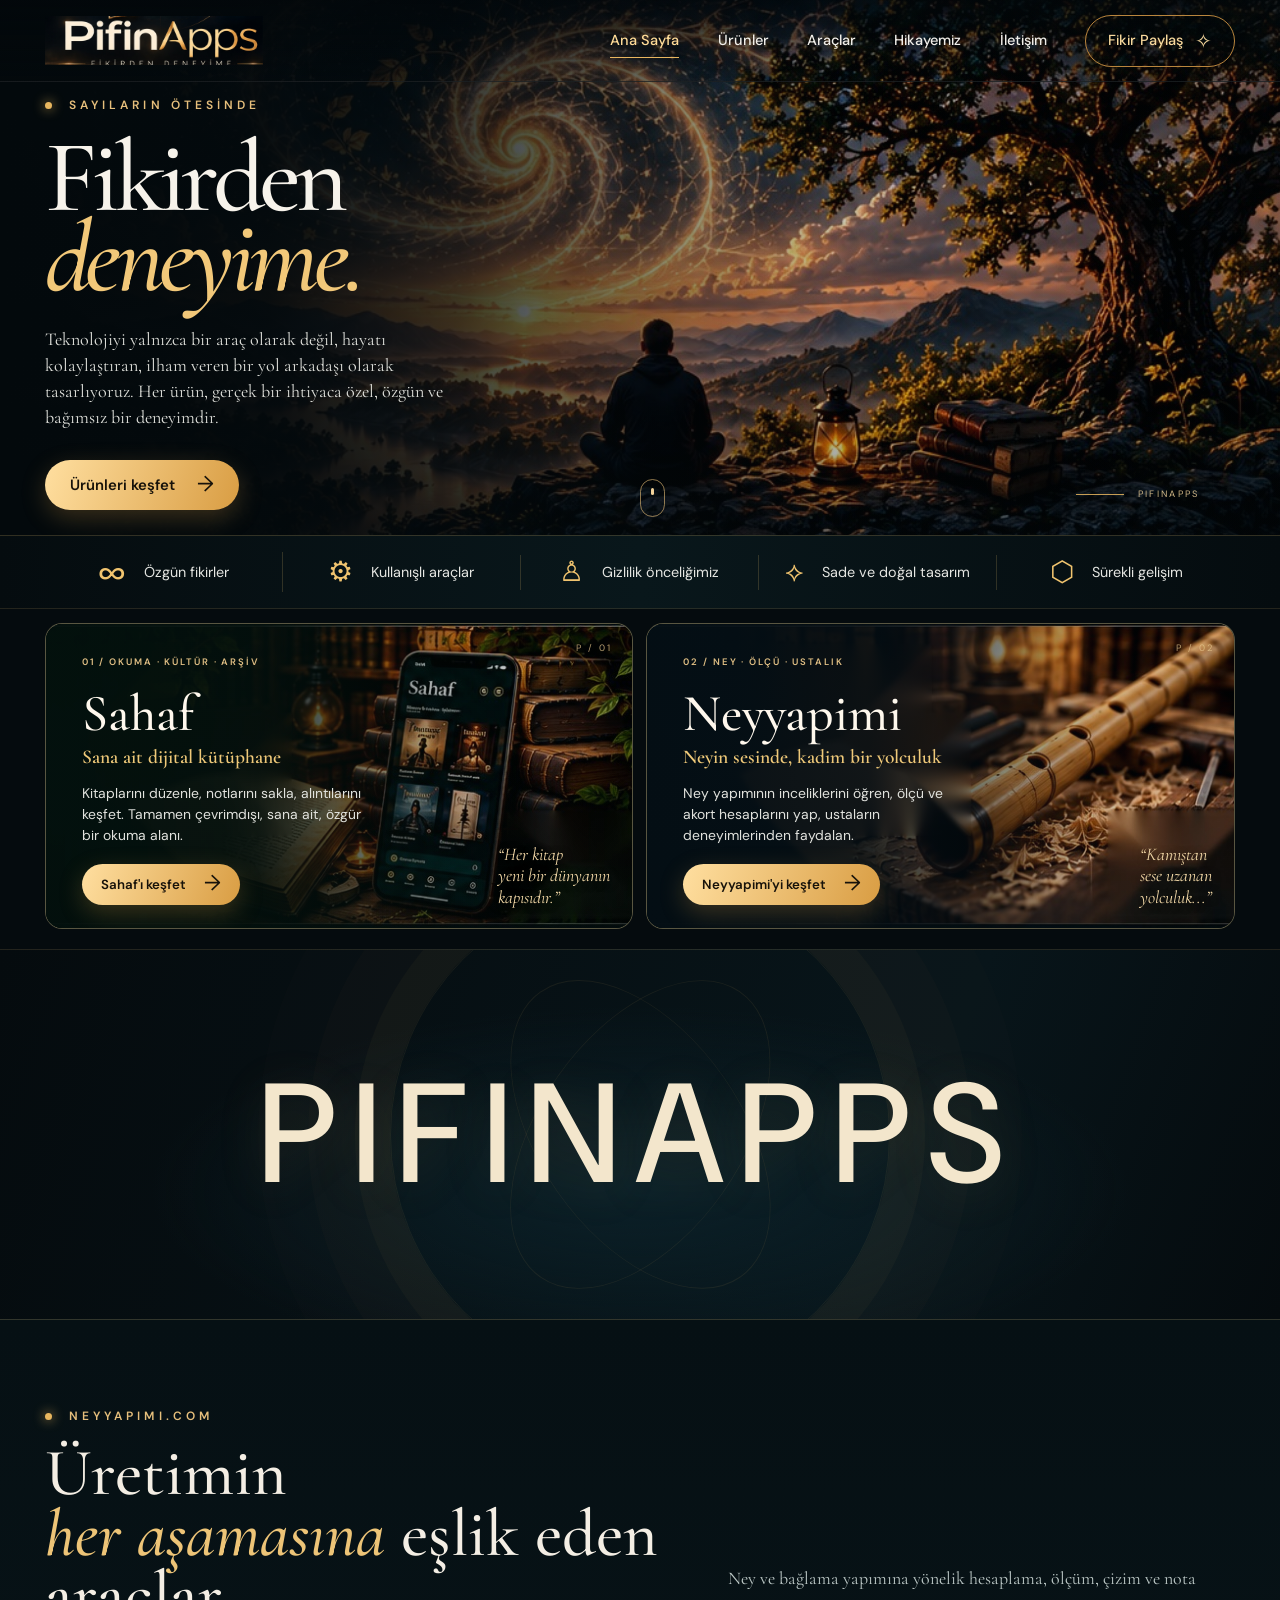
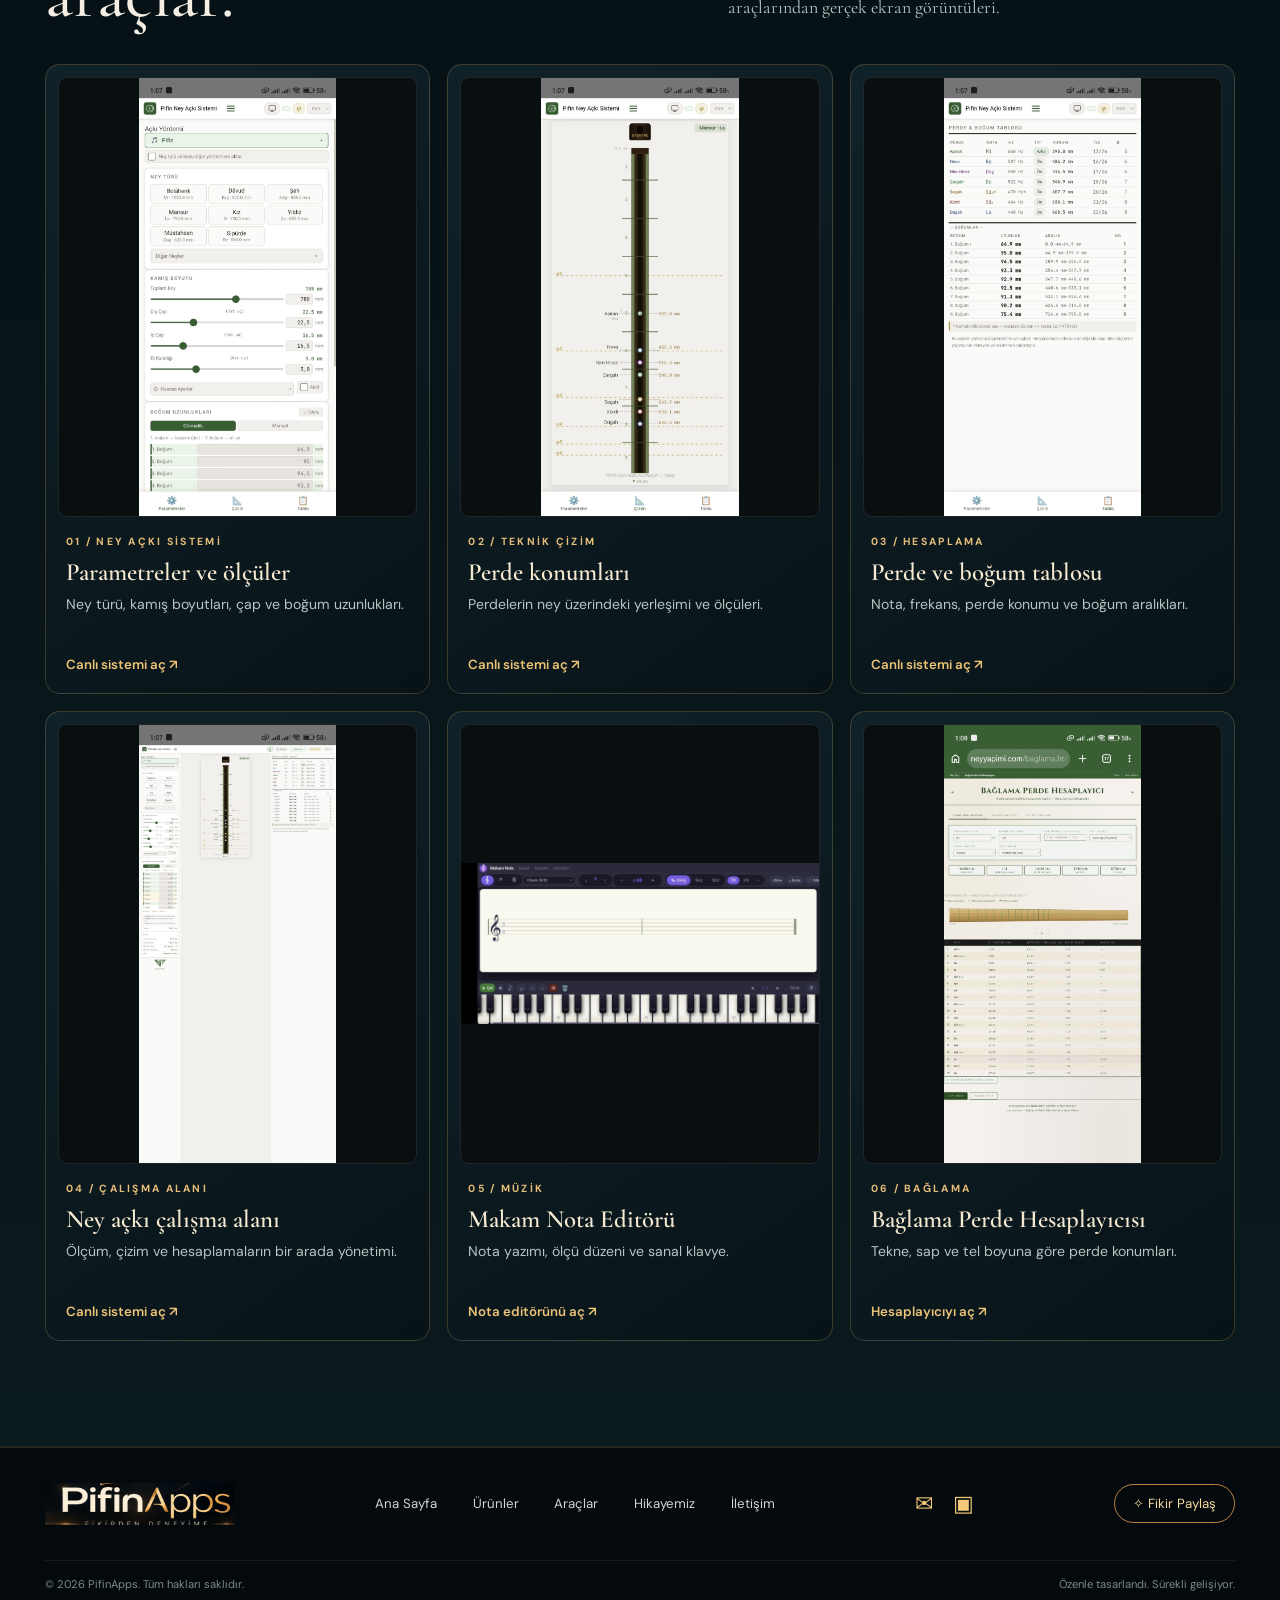
==== commit d30ab5c7: "Add files via upload" ====
--- a/index.html
+++ b/index.html
@@ -5,21 +5,21 @@
 <title>PifinApps — Fikirden deneyime</title>
 <meta name="description" content="PifinApps; özgün fikirleri, düşünülmüş dijital ürünlere ve kullanışlı araçlara dönüştüren bağımsız ürün stüdyosu.">
 <meta name="theme-color" content="#050b0e"><meta property="og:title" content="PifinApps — Fikirden deneyime"><meta property="og:description" content="Sayıların ötesinde, kendi düzenini kuran dijital deneyimler.">
-<link rel="canonical" href="https://pifinapps.github.io/"><link rel="icon" href="assets/favicon.svg">
+<link rel="canonical" href="https://pifinapps.github.io/"><link rel="icon" type="image/png" sizes="32x32" href="assets/favicon-32.png"><link rel="apple-touch-icon" href="assets/apple-touch-icon.png">
 <link rel="preconnect" href="https://fonts.googleapis.com"><link rel="preconnect" href="https://fonts.gstatic.com" crossorigin>
 <link href="https://fonts.googleapis.com/css2?family=Cormorant+Garamond:wght@400;500;600;700&family=DM+Sans:wght@400;500;600;700&display=swap" rel="stylesheet">
 <link rel="stylesheet" href="styles.css">
 </head>
 <body class="home" id="top">
 <header class="site-header"><div class="nav-wrap">
-<a class="brand" href="./" aria-label="PifinApps ana sayfa"><img class="brand-mark" src="assets/visuals/pifinapps-mark.png" alt=""><span class="brand-type">Pifin<span>Apps</span><small>FİKİRDEN DENEYİME</small></span></a>
+<a class="brand" href="./" aria-label="PifinApps ana sayfa"><img class="brand-logo" src="assets/pifinapps-logo-horizontal.jpg" alt="PifinApps"></a>
 <button class="menu-toggle" aria-label="Menüyü aç" aria-expanded="false"><span></span><span></span></button>
 <nav class="main-nav" aria-label="Ana gezinme"><a class="active" href="./">Ana Sayfa</a><a href="#urunler">Ürünler</a><a href="#araclar">Araçlar</a><a href="#hikayemiz">Hikayemiz</a><a href="mailto:pifinapps@gmail.com?subject=PifinApps%20ile%20iletisim">İletişim</a><a class="nav-pill" href="mailto:pifinapps@gmail.com?subject=PifinApps%20-%20Fikir%20paylasimi">Fikir Paylaş <span>✧</span></a></nav>
 </div></header>
 <main>
 <section class="hero" aria-labelledby="hero-title"><div class="hero-image"></div><div class="hero-vignette"></div><div class="hero-content container">
-<div class="hero-copy"><div class="eyebrow"><i></i> SAYILARIN ÖTESİNDE</div><h1 id="hero-title">Fikirden<br><em>deneyime.</em></h1><p>Teknolojiyi yalnızca bir araç olarak değil, hayatı kolaylaştıran, ilham veren bir yol arkadaşı olarak tasarlıyoruz. Her ürün, gerçek bir ihtiyaca özel, özgün ve bağımsız bir deneyimdir.</p><div class="hero-actions"><a class="button button-gold" href="#urunler">Ürünleri keşfet <span>→</span></a><a class="button button-ghost" href="#hikayemiz"><span class="play-mark">▷</span> PifinApps nedir?</a></div></div>
-<div class="hero-coordinate" aria-hidden="true"><span class="coordinate-line"></span><span>IDEA · FORM · INFINITY</span></div>
+<div class="hero-copy"><div class="eyebrow"><i></i> SAYILARIN ÖTESİNDE</div><h1 id="hero-title">Fikirden<br><em>deneyime.</em></h1><p>Teknolojiyi yalnızca bir araç olarak değil, hayatı kolaylaştıran, ilham veren bir yol arkadaşı olarak tasarlıyoruz. Her ürün, gerçek bir ihtiyaca özel, özgün ve bağımsız bir deneyimdir.</p><div class="hero-actions"><a class="button button-gold" href="#urunler">Ürünleri keşfet <span>→</span></a></div></div>
+<div class="hero-coordinate" aria-hidden="true"><span class="coordinate-line"></span><span>PIFINAPPS</span></div>
 </div><a class="scroll-cue" href="#araclar" aria-label="Aşağı kaydır"><span></span></a></section>
 <section class="principles" id="araclar"><div class="container principle-row">
 <div class="principle"><b class="infinity">∞</b><span>Özgün fikirler</span></div><div class="principle"><b>⚙</b><span>Kullanışlı araçlar</span></div><div class="principle"><b>♙</b><span>Gizlilik önceliğimiz</span></div><div class="principle"><b>⟡</b><span>Sade ve doğal tasarım</span></div><div class="principle"><b>⬡</b><span>Sürekli gelişim</span></div>
@@ -28,42 +28,24 @@
 <div class="product-card ney-card"><div class="product-bg ney-bg"></div><div class="product-shade"></div><div class="product-content"><div class="product-kicker">02 / NEY · ÖLÇÜ · USTALIK</div><h2>Neyyapimi</h2><h3>Neyin sesinde, kadim bir yolculuk</h3><p>Ney yapımının inceliklerini öğren, ölçü ve akort hesaplarını yap, ustaların deneyimlerinden faydalan.</p><a class="button button-gold" href="neyyapimi/">Neyyapimi'yi keşfet <span>→</span></a></div><div class="product-quote">“Kamıştan<br>sese uzanan<br>yolculuk...”</div><span class="card-index">P / 02</span></div></section>
 
 
-<section class="story" id="hikayemiz" aria-labelledby="story-title">
+<section class="story story-minimal" id="hikayemiz" aria-label="PifinApps">
   <div class="story-orbit" aria-hidden="true"></div>
-  <div class="container story-layout">
-    <div class="story-intro">
-      <div class="eyebrow"><i></i> PIFINAPPS FELSEFESİ · SONSUZLUK VE DENGE</div>
-      <h2 id="story-title">Evrenin içinde<br>bir <em>iz</em>, fikrin içinde<br>bir evren.</h2>
-      <p class="story-lead">Her şey bir merakla başlar. Bir soru, alışılmış düzenin içinde fark edilmeyi bekleyen küçük bir boşluk, henüz biçim kazanmamış bir ihtimal… PifinApps, o ihtimalin peşine düşme cesaretinden doğdu.</p>
-    </div>
-    <div class="story-prose">
-      <p>Doğada hiçbir şey bütünüyle başıboş değildir. Bir galaksinin dönüşünde, bir yaprağın kıvrımında, bir sesin titreşiminde ve bir kamışın boğumlarında kendini gösteren görünmez ilişkiler vardır. Biz bu ilişkileri yalnızca matematiksel bir düzen olarak değil, düşünmeye açılan bir kapı olarak görüyoruz.</p>
-      <p>Pifin adındaki düşünce, bitmeyen bir döngü ile doğanın içinden yükselen oran ve uyum fikrini bir araya getirir. Sonsuzluk burada bir sonuca ulaşamamak değil; her cevabın yeni bir soruya, her tasarımın yeni bir keşfe dönüşmesidir. Denge ise bu hareketin içinde kaybolmadan, her parçanın bütüne anlam kattığı yeri bulmaktır.</p>
-      <p>Bu yüzden bizim için teknoloji, yalnızca çalışan bir yazılım üretmek değildir. Karmaşık olanı anlaşılır kılmak, dağınık bilgiyi bir düzene yerleştirmek, insanın zamanına ve emeğine saygı duyan araçlar geliştirmektir. Bir ürünün değeri, ne kadar çok şey yaptığıyla değil; doğru ihtiyaca ne kadar sade, güvenilir ve özenli karşılık verdiğiyle ölçülür.</p>
-    </div>
-  </div>
-  <div class="container story-manifesto">
-    <div class="manifesto-item"><span>01 / MERAK</span><h3>Soruyla başlarız.</h3><p>Henüz cevabı olmayan ihtimalleri dinler, fikrin özünü bulana kadar araştırırız.</p></div>
-    <div class="manifesto-item"><span>02 / DÜZEN</span><h3>İlişkileri görünür kılarız.</h3><p>Ölçü, veri ve sezgiyi aynı masaya getirir; karmaşayı anlaşılır bir yapıya dönüştürürüz.</p></div>
-    <div class="manifesto-item"><span>03 / ÖZGÜNLÜK</span><h3>Kopyalamak yerine kurarız.</h3><p>Her ürünün kendi karakteri, dili ve kullanım amacı olmasına önem veririz.</p></div>
-    <div class="manifesto-item"><span>04 / SÜREKLİLİK</span><h3>Bitmiş değil, gelişen.</h3><p>Her deneyimden öğrenir, ürünleri gerçek ihtiyaçlarla birlikte olgunlaştırırız.</p></div>
-  </div>
-  <div class="container story-bridge">
-    <div class="bridge-line"></div><p>Bir yanda bilginin hafızası, diğer yanda sesin matematiği. Farklı alanlar, aynı yaklaşım: <em>insanın elindeki imkânı çoğaltmak.</em></p><div class="bridge-line"></div>
-  </div>
+  <div class="container story-wordmark-wrap"><h2 class="story-wordmark">PIFINAPPS</h2></div>
 </section>
 <section class="ney-showcase" id="neyyapimi-ekranlari">
   <div class="container">
-    <div class="showcase-heading"><div><div class="eyebrow"><i></i> GELENEĞİN DİJİTAL ATÖLYESİ</div><h2>Neyyapimi.com<br><em>ekranlarından</em> seçkiler.</h2></div><p>Ney yapımının ölçü, akort ve kayıt süreçlerini tek bir çalışma alanında buluşturan araçlar. Aşağıdaki görünümler, canlı sitede sunulan işlevler esas alınarak hazırlanmış arayüz önizlemeleridir.</p></div>
-    <div class="ney-screen-grid">
-      <a class="ney-screen-card" href="https://www.neyyapimi.com/" target="_blank" rel="noopener"><img src="assets/neyyapimi-previews/ney-ac-ki-sistemi-onizleme.png" alt="Ney açkı sistemi ve perde-boğum hesaplama arayüz önizlemesi"><span class="screen-number">01 / HESAPLAMA</span><h3>Ney Açkı Sistemi</h3><p>Ney türü, kamış boyutu, perde konumları ve boğum tablosu.</p><b>Canlı sistemi aç ↗</b></a>
-      <a class="ney-screen-card" href="https://www.neyyapimi.com/" target="_blank" rel="noopener"><img src="assets/neyyapimi-previews/ham-kamis-analizi-onizleme.png" alt="Ham kamış analizi ve mikrotonal düzeltme arayüz önizlemesi"><span class="screen-number">02 / KAMIŞ ANALİZİ</span><h3>Ölçüm ve veri seti</h3><p>Ham kamış ölçülerini kaydetme, profilleri saklama ve PDF raporu.</p><b>Canlı sistemi aç ↗</b></a>
-      <a class="ney-screen-card" href="https://www.neyyapimi.com/nota.html" target="_blank" rel="noopener"><img src="assets/neyyapimi-previews/makam-nota-editoru-onizleme.png" alt="Makam nota editörü arayüz önizlemesi"><span class="screen-number">03 / MÜZİK</span><h3>Makam Nota Editörü</h3><p>Nota yazımı, Türk müziği şablonları, MIDI girişi ve transpoze araçları.</p><b>Nota editörünü aç ↗</b></a>
+    <div class="showcase-heading"><div><div class="eyebrow"><i></i> NEYYAPIMI.COM</div><h2>Üretimin<br><em>her aşamasına</em> eşlik eden araçlar.</h2></div><p>Ney ve bağlama yapımına yönelik hesaplama, ölçüm, çizim ve nota araçlarından gerçek ekran görüntüleri.</p></div>
+    <div class="ney-screen-grid actual-screens">
+      <a class="ney-screen-card" href="https://www.neyyapimi.com/" target="_blank" rel="noopener"><img src="assets/neyyapimi-screenshots/ney-parametreleri.jpg" alt="Pifin Ney Açkı Sistemi parametreler ekranı"><span class="screen-number">01 / NEY AÇKI SİSTEMİ</span><h3>Parametreler ve ölçüler</h3><p>Ney türü, kamış boyutları, çap ve boğum uzunlukları.</p><b>Canlı sistemi aç ↗</b></a>
+      <a class="ney-screen-card" href="https://www.neyyapimi.com/" target="_blank" rel="noopener"><img src="assets/neyyapimi-screenshots/ney-cizim-perde-konumlari.jpg" alt="Ney çizimi ve perde konumları"><span class="screen-number">02 / TEKNİK ÇİZİM</span><h3>Perde konumları</h3><p>Perdelerin ney üzerindeki yerleşimi ve ölçüleri.</p><b>Canlı sistemi aç ↗</b></a>
+      <a class="ney-screen-card" href="https://www.neyyapimi.com/" target="_blank" rel="noopener"><img src="assets/neyyapimi-screenshots/perde-bogum-tablosu.jpg" alt="Ney perde ve boğum hesaplama tablosu"><span class="screen-number">03 / HESAPLAMA</span><h3>Perde ve boğum tablosu</h3><p>Nota, frekans, perde konumu ve boğum aralıkları.</p><b>Canlı sistemi aç ↗</b></a>
+      <a class="ney-screen-card" href="https://www.neyyapimi.com/" target="_blank" rel="noopener"><img src="assets/neyyapimi-screenshots/ney-ac-ki-sistemi-genel.jpg" alt="Pifin Ney Açkı Sistemi genel çalışma ekranı"><span class="screen-number">04 / ÇALIŞMA ALANI</span><h3>Ney açkı çalışma alanı</h3><p>Ölçüm, çizim ve hesaplamaların bir arada yönetimi.</p><b>Canlı sistemi aç ↗</b></a>
+      <a class="ney-screen-card" href="https://www.neyyapimi.com/nota.html" target="_blank" rel="noopener"><img src="assets/neyyapimi-screenshots/makam-nota-editoru.jpg" alt="Makam Nota Editörü ve sanal piyano klavyesi"><span class="screen-number">05 / MÜZİK</span><h3>Makam Nota Editörü</h3><p>Nota yazımı, ölçü düzeni ve sanal klavye.</p><b>Nota editörünü aç ↗</b></a>
+      <a class="ney-screen-card" href="https://www.neyyapimi.com/" target="_blank" rel="noopener"><img src="assets/neyyapimi-screenshots/baglama-perde-hesaplayici.jpg" alt="Bağlama Perde Hesaplayıcısı ekranı"><span class="screen-number">06 / BAĞLAMA</span><h3>Bağlama Perde Hesaplayıcısı</h3><p>Tekne, sap ve tel boyuna göre perde konumları.</p><b>Hesaplayıcıyı aç ↗</b></a>
     </div>
-    <p class="showcase-note">Not: Bunlar gerçek siteden alınmış piksel piksel ekran görüntüleri değil; mevcut canlı arayüzün işlevlerini esas alan tanıtım amaçlı yeniden çizilmiş önizlemelerdir. Gerçek ekran görüntüleriyle değiştirmek için siteyi tarayıcıda açıp alınan görüntüleri kullanabiliriz.</p>
   </div>
 </section>
 </main>
-<footer class="site-footer"><div class="container footer-main"><a class="brand footer-brand" href="#top"><img class="brand-mark" src="assets/visuals/pifinapps-mark.png" alt=""><span class="brand-type">Pifin<span>Apps</span><small>FİKİRDEN DENEYİME</small></span></a><nav class="footer-nav"><a href="#top">Ana Sayfa</a><a href="#urunler">Ürünler</a><a href="#araclar">Araçlar</a><a href="#hikayemiz">Hikayemiz</a><a href="mailto:pifinapps@gmail.com?subject=PifinApps%20ile%20iletisim">İletişim</a></nav><div class="footer-social"><a href="mailto:pifinapps@gmail.com" aria-label="E-posta">✉</a><a href="https://play.google.com/store/apps/details?id=com.sahaf.app" target="_blank" rel="noopener" aria-label="Google Play">▣</a></div><a class="footer-idea" href="mailto:pifinapps@gmail.com?subject=PifinApps%20-%20Fikir%20paylasimi">✧ Fikir Paylaş</a></div><div class="container footer-bottom"><span>© <span id="year"></span> PifinApps. Tüm hakları saklıdır.</span><span>Özenle tasarlandı. Sürekli gelişiyor.</span></div></footer>
+<footer class="site-footer"><div class="container footer-main"><a class="brand footer-brand" href="#top" aria-label="PifinApps ana sayfa"><img class="brand-logo" src="assets/pifinapps-logo-horizontal.jpg" alt="PifinApps"></a><nav class="footer-nav"><a href="#top">Ana Sayfa</a><a href="#urunler">Ürünler</a><a href="#araclar">Araçlar</a><a href="#hikayemiz">Hikayemiz</a><a href="mailto:pifinapps@gmail.com?subject=PifinApps%20ile%20iletisim">İletişim</a></nav><div class="footer-social"><a href="mailto:pifinapps@gmail.com" aria-label="E-posta">✉</a><a href="https://play.google.com/store/apps/details?id=com.sahaf.app" target="_blank" rel="noopener" aria-label="Google Play">▣</a></div><a class="footer-idea" href="mailto:pifinapps@gmail.com?subject=PifinApps%20-%20Fikir%20paylasimi">✧ Fikir Paylaş</a></div><div class="container footer-bottom"><span>© <span id="year"></span> PifinApps. Tüm hakları saklıdır.</span><span>Özenle tasarlandı. Sürekli gelişiyor.</span></div></footer>
 <button class="back-to-top" type="button" aria-label="Yukarı çık">↑</button><script src="site.js"></script>
 </body></html>
--- a/styles.css
+++ b/styles.css
@@ -30,3 +30,17 @@
 .ney-screen-grid{display:grid;grid-template-columns:repeat(3,1fr);gap:17px}.ney-screen-card{display:block;padding:12px 12px 20px;border:1px solid #d4ad6a40;border-radius:15px;background:linear-gradient(145deg,#102229,#081317);transition:transform .25s,border-color .25s,box-shadow .25s}.ney-screen-card:hover{transform:translateY(-5px);border-color:#e6bd79a8;box-shadow:0 18px 45px #0006}.ney-screen-card img{width:100%;aspect-ratio:16/10;object-fit:cover;display:block;border-radius:9px;border:1px solid #ffffff18;background:#071014}.ney-screen-card .screen-number{display:block;margin:18px 8px 0}.ney-screen-card h3{font:600 1.55rem var(--serif);color:#f4e8d0;margin:9px 8px 7px}.ney-screen-card p{font-size:.88rem;line-height:1.5;color:#b8c5c3;margin:0 8px 14px;min-height:44px}.ney-screen-card b{display:inline-block;margin:0 8px;color:#edc477;font-size:.83rem;font-weight:600}.showcase-note{font-size:.78rem;line-height:1.55;color:#879997;margin:18px 3px 0;max-width:900px}
 @media(max-width:900px){.story-layout{grid-template-columns:1fr;gap:8px}.story-prose{padding-top:0}.story-manifesto{grid-template-columns:repeat(2,1fr)}.showcase-heading{grid-template-columns:1fr;gap:16px}.ney-screen-grid{grid-template-columns:1fr 1fr}}
 @media(max-width:560px){.story{padding:78px 0 60px}.story-manifesto{grid-template-columns:1fr 1fr;gap:9px}.manifesto-item{padding:18px 15px;min-height:0}.manifesto-item h3{font-size:1.2rem}.manifesto-item p{font-size:.8rem}.story-bridge{gap:10px;margin-top:38px}.story-bridge p{font-size:1.08rem}.ney-showcase{padding:65px 0}.ney-screen-grid{grid-template-columns:1fr}.ney-screen-card img{aspect-ratio:16/9}.showcase-heading h2{font-size:3.4rem}}
+
+/* PifinApps brand integration and authentic Neyyapimi screenshots */
+.brand-logo{display:block;width:218px;height:auto;max-height:58px;object-fit:contain;object-position:left center}
+.footer-brand .brand-logo{width:190px;max-height:48px}
+.story-minimal{min-height:370px;display:flex;align-items:center;justify-content:center;padding:70px 0;background:radial-gradient(ellipse at 50% 65%,#0b2028 0,transparent 54%),linear-gradient(110deg,#050b0e,#08151a 70%,#050b0e)}
+.story-wordmark-wrap{position:relative;z-index:2;text-align:center}
+.story-wordmark{margin:0!important;font:500 clamp(4rem,11vw,9rem)/1 var(--sans)!important;letter-spacing:.12em!important;color:#f3e6cc!important;text-shadow:0 8px 50px #d6a95b20}
+.story-minimal .story-orbit{top:50%;right:50%;transform:translate(50%,-50%);width:min(500px,75vw);height:min(500px,75vw);opacity:.55}
+.actual-screens{grid-template-columns:repeat(3,minmax(0,1fr));align-items:stretch}
+.actual-screens .ney-screen-card{display:flex;flex-direction:column;min-width:0}
+.actual-screens .ney-screen-card img{height:440px;max-height:52vh;aspect-ratio:auto;object-fit:contain;object-position:center;background:#090f11}
+.actual-screens .ney-screen-card p{min-height:48px}
+@media(max-width:900px){.actual-screens{grid-template-columns:repeat(2,minmax(0,1fr))}.actual-screens .ney-screen-card img{height:420px;max-height:48vh}}
+@media(max-width:560px){.brand-logo{width:180px;max-height:48px}.footer-brand .brand-logo{width:170px}.story-minimal{min-height:260px;padding:55px 0}.story-wordmark{font-size:clamp(2.9rem,12vw,4.3rem)!important;letter-spacing:.08em!important}.actual-screens{grid-template-columns:1fr}.actual-screens .ney-screen-card img{height:560px;max-height:68vh}.actual-screens .ney-screen-card p{min-height:0}}
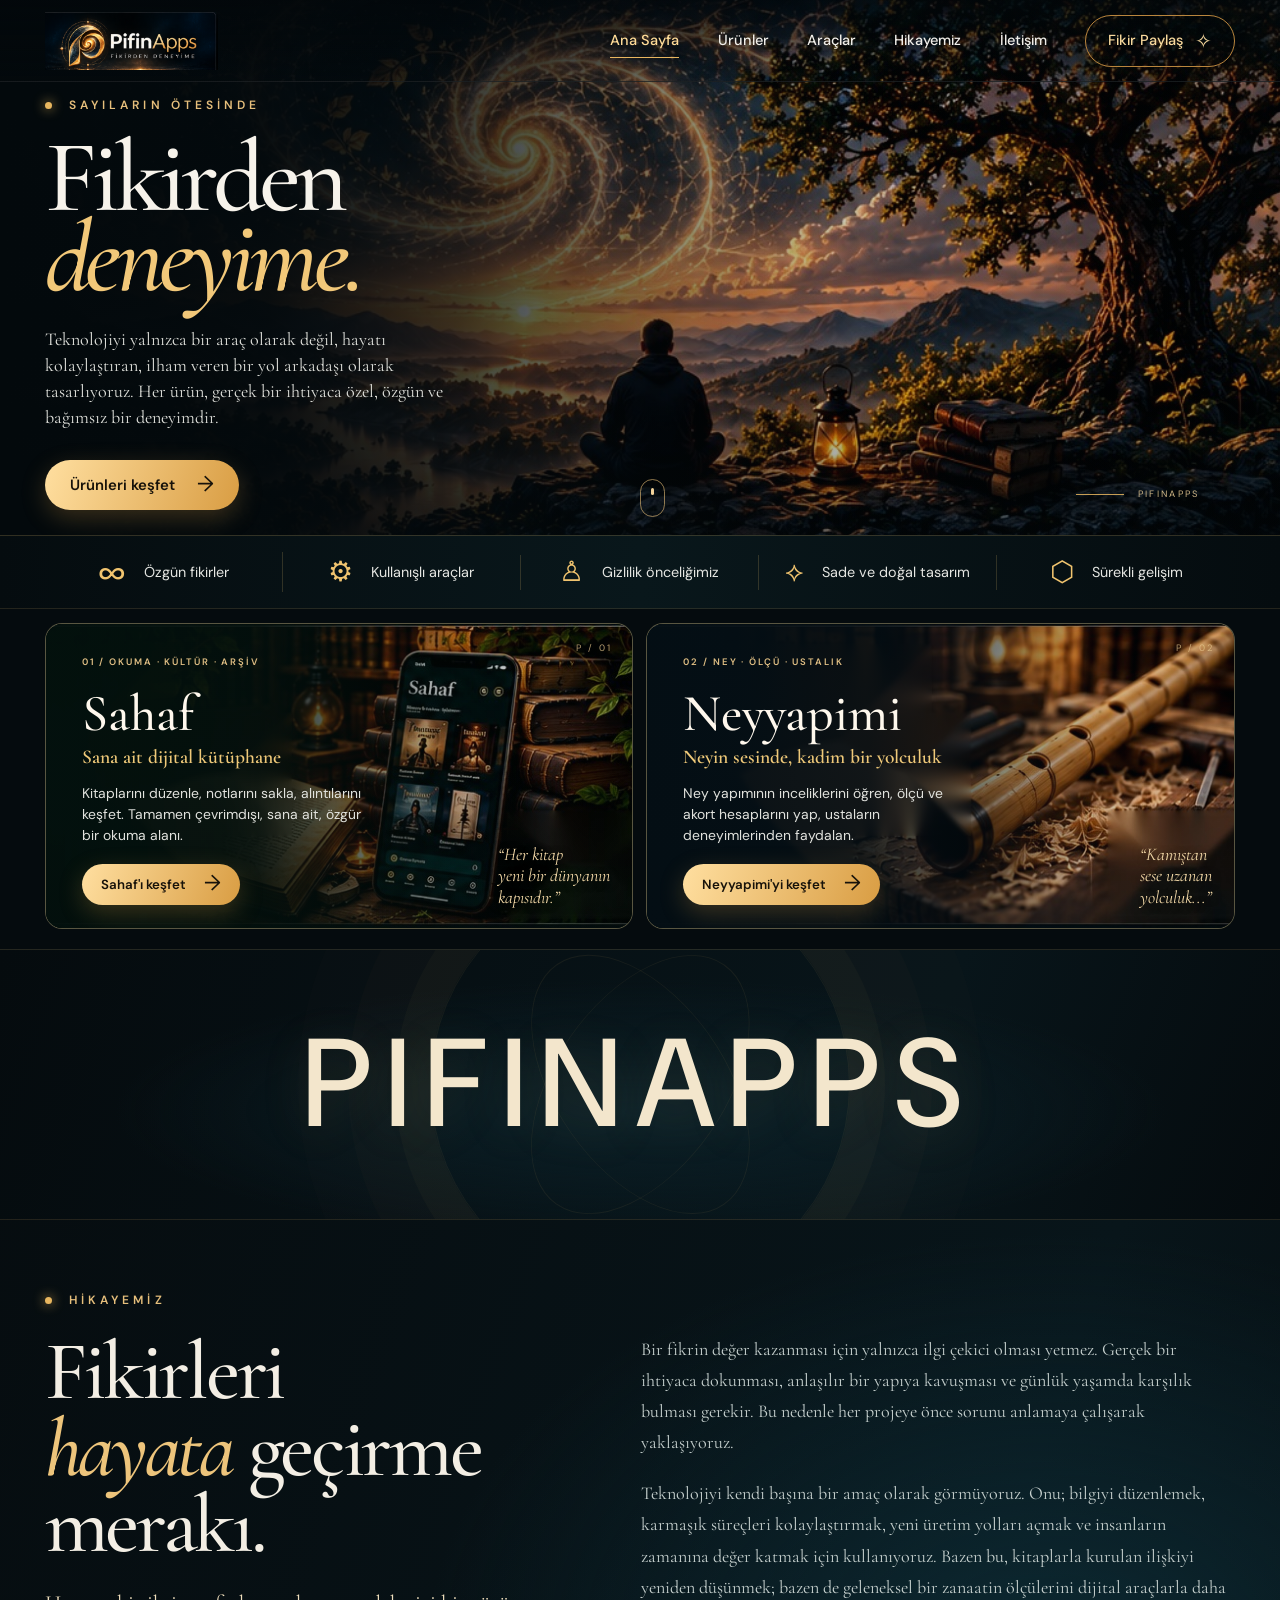
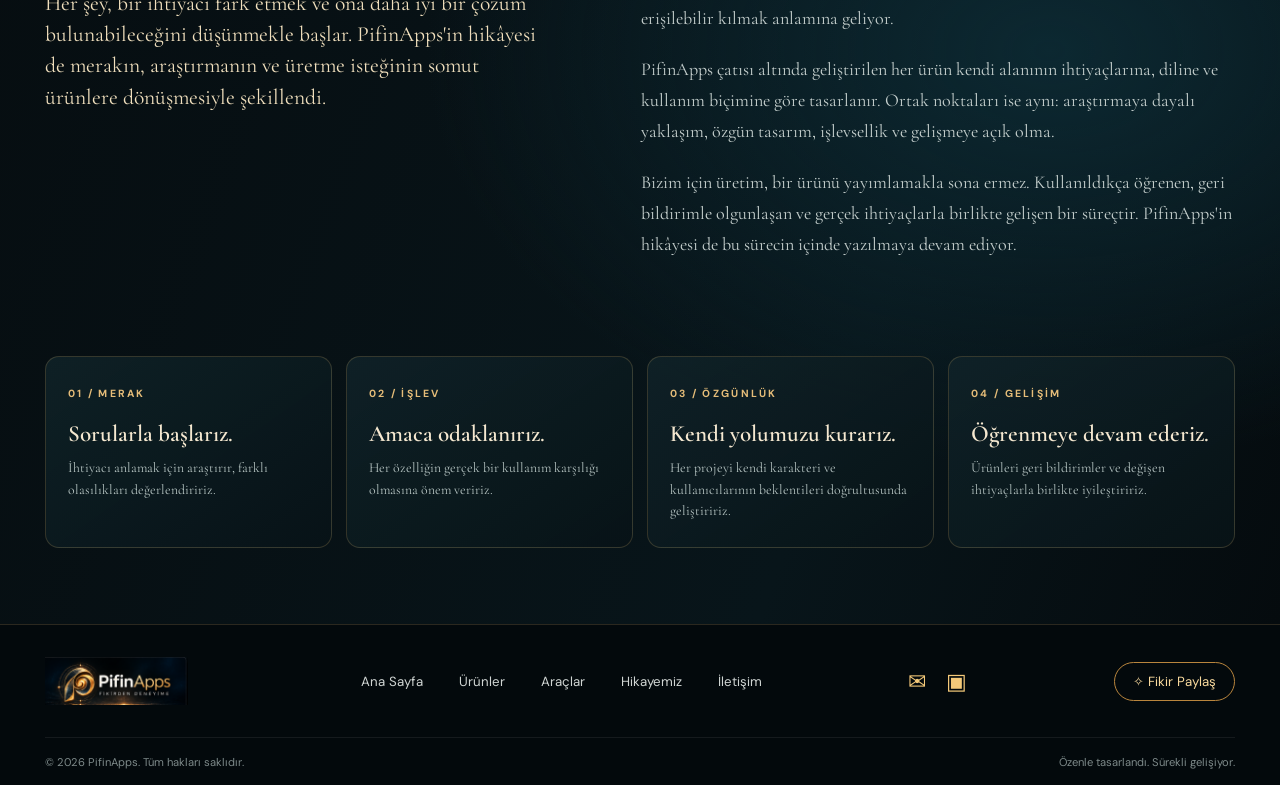
==== commit 8abc4d50: "Add files via upload" ====
--- a/index.html
+++ b/index.html
@@ -12,7 +12,7 @@
 </head>
 <body class="home" id="top">
 <header class="site-header"><div class="nav-wrap">
-<a class="brand" href="./" aria-label="PifinApps ana sayfa"><img class="brand-logo" src="assets/pifinapps-logo-horizontal.jpg" alt="PifinApps"></a>
+<a class="brand" href="./" aria-label="PifinApps ana sayfa"><img class="brand-logo" src="assets/pifinapps-logo-horizontal.png" alt="PifinApps – Fikirden Deneyime"></a>
 <button class="menu-toggle" aria-label="Menüyü aç" aria-expanded="false"><span></span><span></span></button>
 <nav class="main-nav" aria-label="Ana gezinme"><a class="active" href="./">Ana Sayfa</a><a href="#urunler">Ürünler</a><a href="#araclar">Araçlar</a><a href="#hikayemiz">Hikayemiz</a><a href="mailto:pifinapps@gmail.com?subject=PifinApps%20ile%20iletisim">İletişim</a><a class="nav-pill" href="mailto:pifinapps@gmail.com?subject=PifinApps%20-%20Fikir%20paylasimi">Fikir Paylaş <span>✧</span></a></nav>
 </div></header>
@@ -28,24 +28,29 @@
 <div class="product-card ney-card"><div class="product-bg ney-bg"></div><div class="product-shade"></div><div class="product-content"><div class="product-kicker">02 / NEY · ÖLÇÜ · USTALIK</div><h2>Neyyapimi</h2><h3>Neyin sesinde, kadim bir yolculuk</h3><p>Ney yapımının inceliklerini öğren, ölçü ve akort hesaplarını yap, ustaların deneyimlerinden faydalan.</p><a class="button button-gold" href="neyyapimi/">Neyyapimi'yi keşfet <span>→</span></a></div><div class="product-quote">“Kamıştan<br>sese uzanan<br>yolculuk...”</div><span class="card-index">P / 02</span></div></section>
 
 
-<section class="story story-minimal" id="hikayemiz" aria-label="PifinApps">
-  <div class="story-orbit" aria-hidden="true"></div>
-  <div class="container story-wordmark-wrap"><h2 class="story-wordmark">PIFINAPPS</h2></div>
-</section>
-<section class="ney-showcase" id="neyyapimi-ekranlari">
-  <div class="container">
-    <div class="showcase-heading"><div><div class="eyebrow"><i></i> NEYYAPIMI.COM</div><h2>Üretimin<br><em>her aşamasına</em> eşlik eden araçlar.</h2></div><p>Ney ve bağlama yapımına yönelik hesaplama, ölçüm, çizim ve nota araçlarından gerçek ekran görüntüleri.</p></div>
-    <div class="ney-screen-grid actual-screens">
-      <a class="ney-screen-card" href="https://www.neyyapimi.com/" target="_blank" rel="noopener"><img src="assets/neyyapimi-screenshots/ney-parametreleri.jpg" alt="Pifin Ney Açkı Sistemi parametreler ekranı"><span class="screen-number">01 / NEY AÇKI SİSTEMİ</span><h3>Parametreler ve ölçüler</h3><p>Ney türü, kamış boyutları, çap ve boğum uzunlukları.</p><b>Canlı sistemi aç ↗</b></a>
-      <a class="ney-screen-card" href="https://www.neyyapimi.com/" target="_blank" rel="noopener"><img src="assets/neyyapimi-screenshots/ney-cizim-perde-konumlari.jpg" alt="Ney çizimi ve perde konumları"><span class="screen-number">02 / TEKNİK ÇİZİM</span><h3>Perde konumları</h3><p>Perdelerin ney üzerindeki yerleşimi ve ölçüleri.</p><b>Canlı sistemi aç ↗</b></a>
-      <a class="ney-screen-card" href="https://www.neyyapimi.com/" target="_blank" rel="noopener"><img src="assets/neyyapimi-screenshots/perde-bogum-tablosu.jpg" alt="Ney perde ve boğum hesaplama tablosu"><span class="screen-number">03 / HESAPLAMA</span><h3>Perde ve boğum tablosu</h3><p>Nota, frekans, perde konumu ve boğum aralıkları.</p><b>Canlı sistemi aç ↗</b></a>
-      <a class="ney-screen-card" href="https://www.neyyapimi.com/" target="_blank" rel="noopener"><img src="assets/neyyapimi-screenshots/ney-ac-ki-sistemi-genel.jpg" alt="Pifin Ney Açkı Sistemi genel çalışma ekranı"><span class="screen-number">04 / ÇALIŞMA ALANI</span><h3>Ney açkı çalışma alanı</h3><p>Ölçüm, çizim ve hesaplamaların bir arada yönetimi.</p><b>Canlı sistemi aç ↗</b></a>
-      <a class="ney-screen-card" href="https://www.neyyapimi.com/nota.html" target="_blank" rel="noopener"><img src="assets/neyyapimi-screenshots/makam-nota-editoru.jpg" alt="Makam Nota Editörü ve sanal piyano klavyesi"><span class="screen-number">05 / MÜZİK</span><h3>Makam Nota Editörü</h3><p>Nota yazımı, ölçü düzeni ve sanal klavye.</p><b>Nota editörünü aç ↗</b></a>
-      <a class="ney-screen-card" href="https://www.neyyapimi.com/" target="_blank" rel="noopener"><img src="assets/neyyapimi-screenshots/baglama-perde-hesaplayici.jpg" alt="Bağlama Perde Hesaplayıcısı ekranı"><span class="screen-number">06 / BAĞLAMA</span><h3>Bağlama Perde Hesaplayıcısı</h3><p>Tekne, sap ve tel boyuna göre perde konumları.</p><b>Hesaplayıcıyı aç ↗</b></a>
+<section class="story" id="hikayemiz" aria-labelledby="story-title">
+  <div class="story-wordmark-band"><div class="story-orbit" aria-hidden="true"></div><div class="container story-wordmark-wrap"><h2 class="story-wordmark">PIFINAPPS</h2></div></div>
+  <div class="container story-layout">
+    <div class="story-intro">
+      <div class="eyebrow"><i></i> HİKAYEMİZ</div>
+      <h2 id="story-title">Fikirleri<br><em>hayata</em> geçirme merakı.</h2>
+      <p class="story-lead">Her şey, bir ihtiyacı fark etmek ve ona daha iyi bir çözüm bulunabileceğini düşünmekle başlar. PifinApps'in hikâyesi de merakın, araştırmanın ve üretme isteğinin somut ürünlere dönüşmesiyle şekillendi.</p>
     </div>
+    <div class="story-prose">
+      <p>Bir fikrin değer kazanması için yalnızca ilgi çekici olması yetmez. Gerçek bir ihtiyaca dokunması, anlaşılır bir yapıya kavuşması ve günlük yaşamda karşılık bulması gerekir. Bu nedenle her projeye önce sorunu anlamaya çalışarak yaklaşıyoruz.</p>
+      <p>Teknolojiyi kendi başına bir amaç olarak görmüyoruz. Onu; bilgiyi düzenlemek, karmaşık süreçleri kolaylaştırmak, yeni üretim yolları açmak ve insanların zamanına değer katmak için kullanıyoruz. Bazen bu, kitaplarla kurulan ilişkiyi yeniden düşünmek; bazen de geleneksel bir zanaatin ölçülerini dijital araçlarla daha erişilebilir kılmak anlamına geliyor.</p>
+      <p>PifinApps çatısı altında geliştirilen her ürün kendi alanının ihtiyaçlarına, diline ve kullanım biçimine göre tasarlanır. Ortak noktaları ise aynı: araştırmaya dayalı yaklaşım, özgün tasarım, işlevsellik ve gelişmeye açık olma.</p>
+      <p>Bizim için üretim, bir ürünü yayımlamakla sona ermez. Kullanıldıkça öğrenen, geri bildirimle olgunlaşan ve gerçek ihtiyaçlarla birlikte gelişen bir süreçtir. PifinApps'in hikâyesi de bu sürecin içinde yazılmaya devam ediyor.</p>
+    </div>
+  </div>
+  <div class="container story-manifesto">
+    <div class="manifesto-item"><span>01 / MERAK</span><h3>Sorularla başlarız.</h3><p>İhtiyacı anlamak için araştırır, farklı olasılıkları değerlendiririz.</p></div>
+    <div class="manifesto-item"><span>02 / İŞLEV</span><h3>Amaca odaklanırız.</h3><p>Her özelliğin gerçek bir kullanım karşılığı olmasına önem veririz.</p></div>
+    <div class="manifesto-item"><span>03 / ÖZGÜNLÜK</span><h3>Kendi yolumuzu kurarız.</h3><p>Her projeyi kendi karakteri ve kullanıcılarının beklentileri doğrultusunda geliştiririz.</p></div>
+    <div class="manifesto-item"><span>04 / GELİŞİM</span><h3>Öğrenmeye devam ederiz.</h3><p>Ürünleri geri bildirimler ve değişen ihtiyaçlarla birlikte iyileştiririz.</p></div>
   </div>
 </section>
 </main>
-<footer class="site-footer"><div class="container footer-main"><a class="brand footer-brand" href="#top" aria-label="PifinApps ana sayfa"><img class="brand-logo" src="assets/pifinapps-logo-horizontal.jpg" alt="PifinApps"></a><nav class="footer-nav"><a href="#top">Ana Sayfa</a><a href="#urunler">Ürünler</a><a href="#araclar">Araçlar</a><a href="#hikayemiz">Hikayemiz</a><a href="mailto:pifinapps@gmail.com?subject=PifinApps%20ile%20iletisim">İletişim</a></nav><div class="footer-social"><a href="mailto:pifinapps@gmail.com" aria-label="E-posta">✉</a><a href="https://play.google.com/store/apps/details?id=com.sahaf.app" target="_blank" rel="noopener" aria-label="Google Play">▣</a></div><a class="footer-idea" href="mailto:pifinapps@gmail.com?subject=PifinApps%20-%20Fikir%20paylasimi">✧ Fikir Paylaş</a></div><div class="container footer-bottom"><span>© <span id="year"></span> PifinApps. Tüm hakları saklıdır.</span><span>Özenle tasarlandı. Sürekli gelişiyor.</span></div></footer>
+<footer class="site-footer"><div class="container footer-main"><a class="brand footer-brand" href="#top" aria-label="PifinApps ana sayfa"><img class="brand-logo" src="assets/pifinapps-logo-horizontal.png" alt="PifinApps – Fikirden Deneyime"></a><nav class="footer-nav"><a href="#top">Ana Sayfa</a><a href="#urunler">Ürünler</a><a href="#araclar">Araçlar</a><a href="#hikayemiz">Hikayemiz</a><a href="mailto:pifinapps@gmail.com?subject=PifinApps%20ile%20iletisim">İletişim</a></nav><div class="footer-social"><a href="mailto:pifinapps@gmail.com" aria-label="E-posta">✉</a><a href="https://play.google.com/store/apps/details?id=com.sahaf.app" target="_blank" rel="noopener" aria-label="Google Play">▣</a></div><a class="footer-idea" href="mailto:pifinapps@gmail.com?subject=PifinApps%20-%20Fikir%20paylasimi">✧ Fikir Paylaş</a></div><div class="container footer-bottom"><span>© <span id="year"></span> PifinApps. Tüm hakları saklıdır.</span><span>Özenle tasarlandı. Sürekli gelişiyor.</span></div></footer>
 <button class="back-to-top" type="button" aria-label="Yukarı çık">↑</button><script src="site.js"></script>
 </body></html>
--- a/styles.css
+++ b/styles.css
@@ -32,8 +32,8 @@
 @media(max-width:560px){.story{padding:78px 0 60px}.story-manifesto{grid-template-columns:1fr 1fr;gap:9px}.manifesto-item{padding:18px 15px;min-height:0}.manifesto-item h3{font-size:1.2rem}.manifesto-item p{font-size:.8rem}.story-bridge{gap:10px;margin-top:38px}.story-bridge p{font-size:1.08rem}.ney-showcase{padding:65px 0}.ney-screen-grid{grid-template-columns:1fr}.ney-screen-card img{aspect-ratio:16/9}.showcase-heading h2{font-size:3.4rem}}
 
 /* PifinApps brand integration and authentic Neyyapimi screenshots */
-.brand-logo{display:block;width:218px;height:auto;max-height:58px;object-fit:contain;object-position:left center}
-.footer-brand .brand-logo{width:190px;max-height:48px}
+.brand-logo{display:block;width:190px;height:auto;max-height:58px;object-fit:contain;object-position:left center}
+.footer-brand .brand-logo{width:170px;max-height:48px}
 .story-minimal{min-height:370px;display:flex;align-items:center;justify-content:center;padding:70px 0;background:radial-gradient(ellipse at 50% 65%,#0b2028 0,transparent 54%),linear-gradient(110deg,#050b0e,#08151a 70%,#050b0e)}
 .story-wordmark-wrap{position:relative;z-index:2;text-align:center}
 .story-wordmark{margin:0!important;font:500 clamp(4rem,11vw,9rem)/1 var(--sans)!important;letter-spacing:.12em!important;color:#f3e6cc!important;text-shadow:0 8px 50px #d6a95b20}
@@ -43,4 +43,12 @@
 .actual-screens .ney-screen-card img{height:440px;max-height:52vh;aspect-ratio:auto;object-fit:contain;object-position:center;background:#090f11}
 .actual-screens .ney-screen-card p{min-height:48px}
 @media(max-width:900px){.actual-screens{grid-template-columns:repeat(2,minmax(0,1fr))}.actual-screens .ney-screen-card img{height:420px;max-height:48vh}}
-@media(max-width:560px){.brand-logo{width:180px;max-height:48px}.footer-brand .brand-logo{width:170px}.story-minimal{min-height:260px;padding:55px 0}.story-wordmark{font-size:clamp(2.9rem,12vw,4.3rem)!important;letter-spacing:.08em!important}.actual-screens{grid-template-columns:1fr}.actual-screens .ney-screen-card img{height:560px;max-height:68vh}.actual-screens .ney-screen-card p{min-height:0}}
+@media(max-width:560px){.brand-logo{width:158px;max-height:48px}.footer-brand .brand-logo{width:150px}.story-minimal{min-height:260px;padding:55px 0}.story-wordmark{font-size:clamp(2.9rem,12vw,4.3rem)!important;letter-spacing:.08em!important}.actual-screens{grid-template-columns:1fr}.actual-screens .ney-screen-card img{height:560px;max-height:68vh}.actual-screens .ney-screen-card p{min-height:0}}
+
+/* PifinApps hikâyesi: marka imzası ve anlatı birbirinden ayrıdır. */
+.story-wordmark-band{position:relative;min-height:270px;display:flex;align-items:center;justify-content:center;overflow:hidden;margin:-112px 0 72px;padding:55px 0;background:radial-gradient(ellipse at 50% 60%,#0b2028 0,transparent 58%),linear-gradient(110deg,#050b0e,#08151a 70%,#050b0e);border-bottom:1px solid #d9ae6a24}
+.story-wordmark-band .story-orbit{top:50%;right:50%;transform:translate(50%,-50%);width:min(420px,72vw);height:min(420px,72vw);opacity:.5}
+.story-wordmark-band .story-wordmark-wrap{position:relative;z-index:2;text-align:center}
+.story-wordmark-band .story-wordmark{margin:0!important;font:500 clamp(3.5rem,10vw,7.8rem)/1 var(--sans)!important;letter-spacing:.12em!important;color:#f3e6cc!important;text-shadow:0 8px 50px #d6a95b20}
+.story .story-layout{padding-bottom:12px}
+@media(max-width:560px){.story-wordmark-band{min-height:210px;margin:-78px 0 48px;padding:42px 0}.story-wordmark-band .story-wordmark{font-size:clamp(2.6rem,11vw,4rem)!important;letter-spacing:.07em!important}}
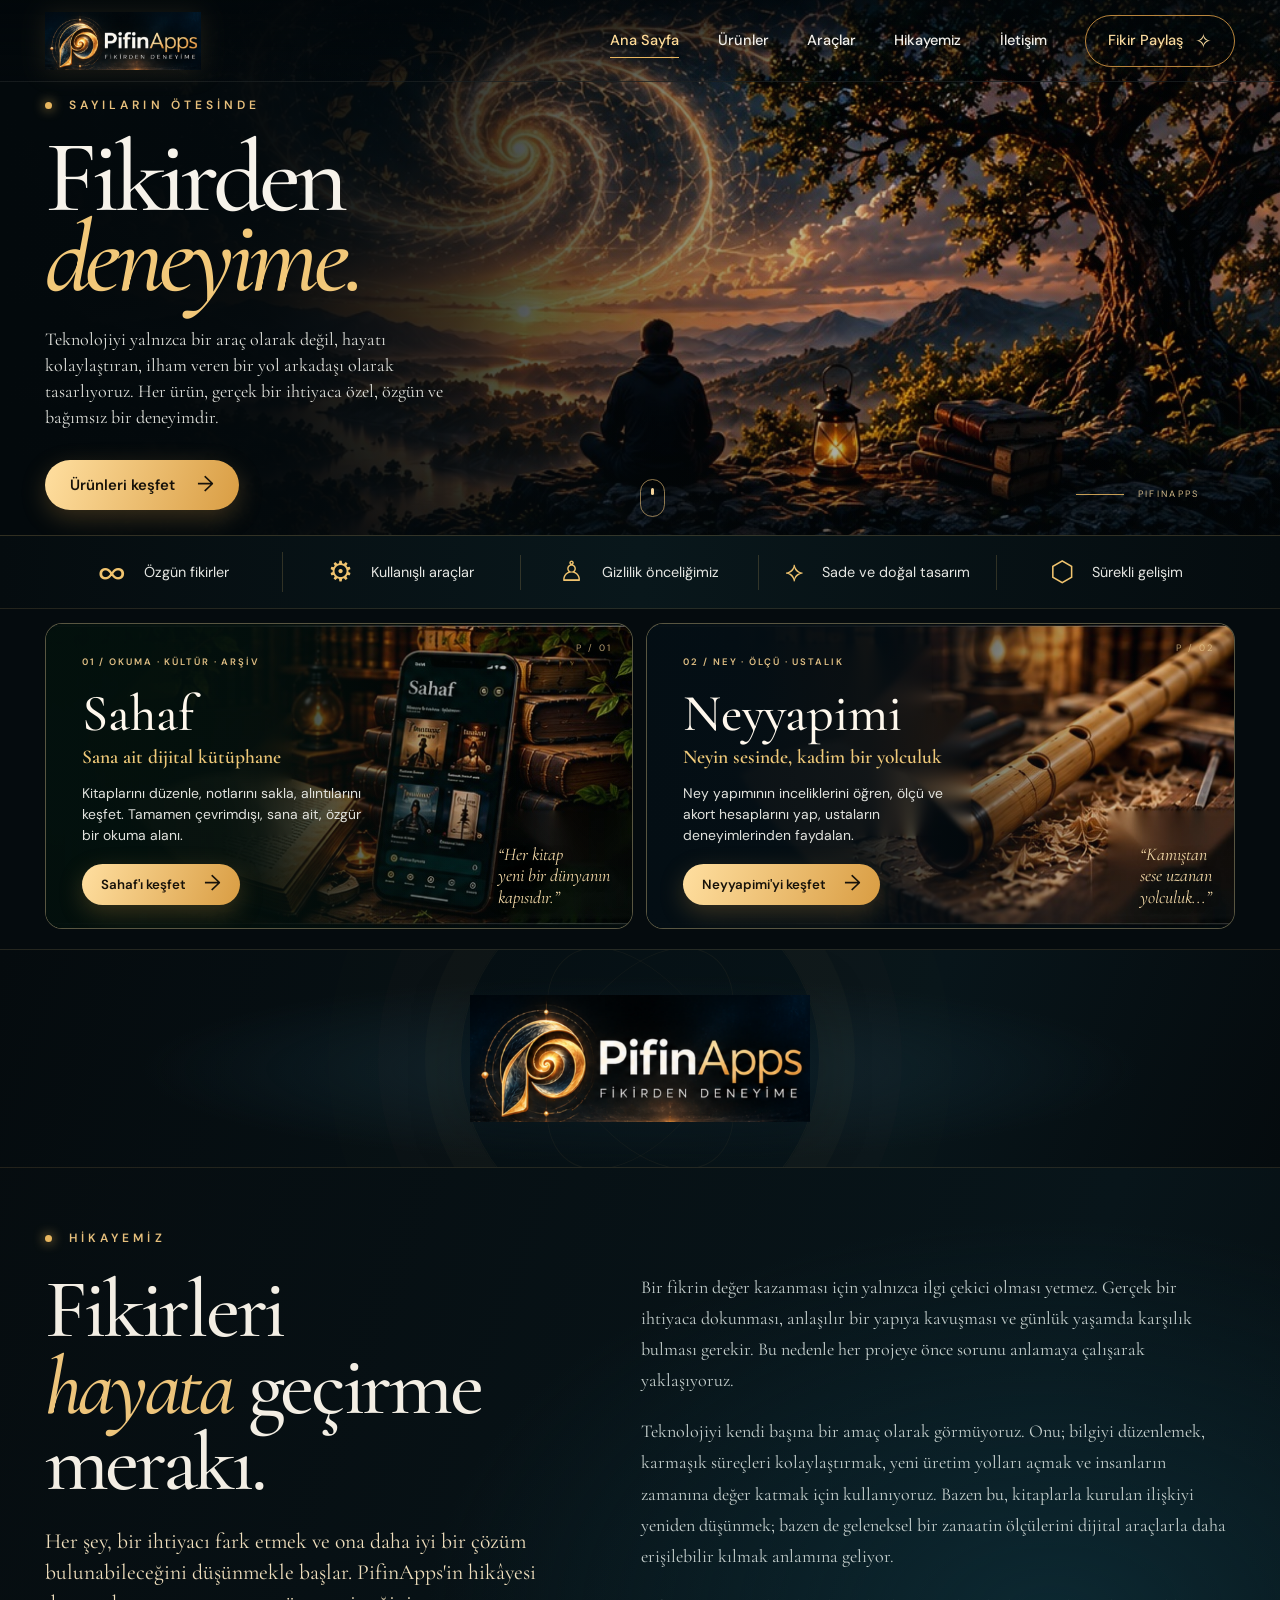
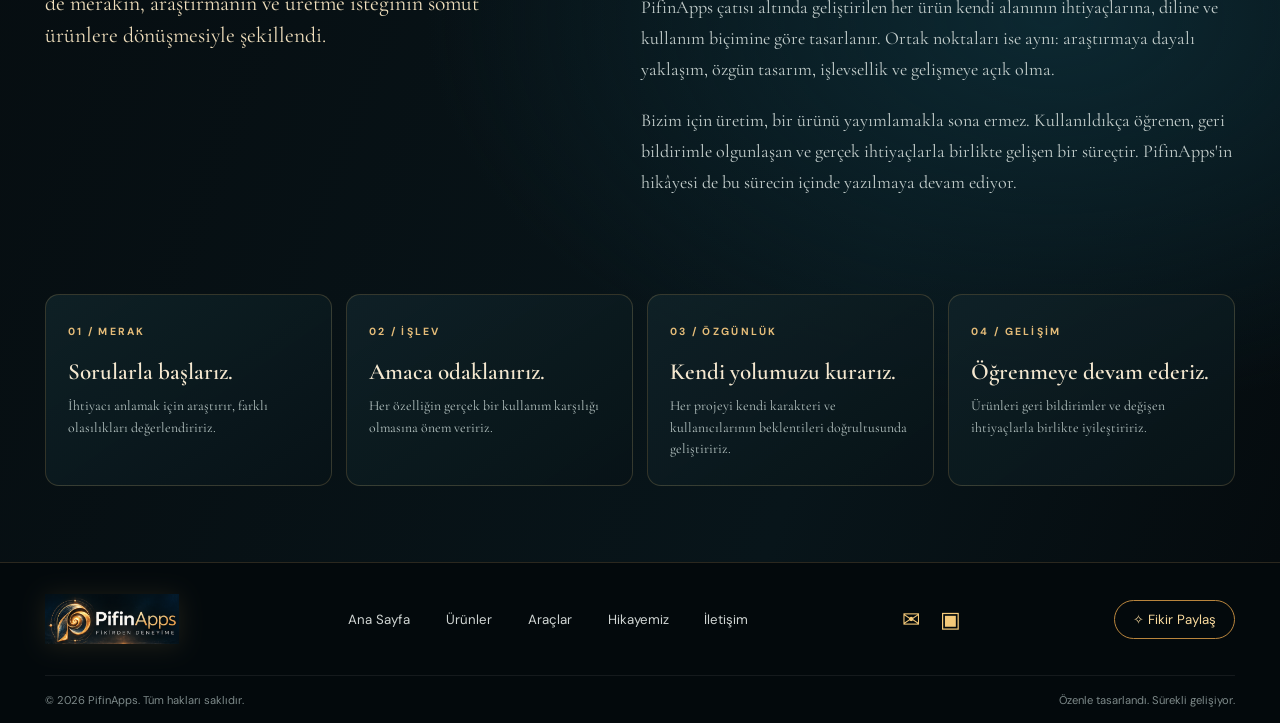
==== commit 0ca8a1b8: "Add files via upload" ====
--- a/index.html
+++ b/index.html
@@ -12,7 +12,7 @@
 </head>
 <body class="home" id="top">
 <header class="site-header"><div class="nav-wrap">
-<a class="brand" href="./" aria-label="PifinApps ana sayfa"><img class="brand-logo" src="assets/pifinapps-logo-horizontal.png" alt="PifinApps – Fikirden Deneyime"></a>
+<a class="brand" href="./" aria-label="PifinApps ana sayfa"><img class="brand-logo" src="assets/pifinapps-logo-lockup.png" alt="PifinApps – Fikirden Deneyime"></a>
 <button class="menu-toggle" aria-label="Menüyü aç" aria-expanded="false"><span></span><span></span></button>
 <nav class="main-nav" aria-label="Ana gezinme"><a class="active" href="./">Ana Sayfa</a><a href="#urunler">Ürünler</a><a href="#araclar">Araçlar</a><a href="#hikayemiz">Hikayemiz</a><a href="mailto:pifinapps@gmail.com?subject=PifinApps%20ile%20iletisim">İletişim</a><a class="nav-pill" href="mailto:pifinapps@gmail.com?subject=PifinApps%20-%20Fikir%20paylasimi">Fikir Paylaş <span>✧</span></a></nav>
 </div></header>
@@ -29,7 +29,7 @@
 
 
 <section class="story" id="hikayemiz" aria-labelledby="story-title">
-  <div class="story-wordmark-band"><div class="story-orbit" aria-hidden="true"></div><div class="container story-wordmark-wrap"><h2 class="story-wordmark">PIFINAPPS</h2></div></div>
+  <div class="story-wordmark-band"><div class="story-orbit" aria-hidden="true"></div><div class="container story-wordmark-wrap"><img class="story-signature" src="assets/pifinapps-logo-lockup.png" alt="PifinApps – Fikirden Deneyime"></div></div>
   <div class="container story-layout">
     <div class="story-intro">
       <div class="eyebrow"><i></i> HİKAYEMİZ</div>
@@ -51,6 +51,6 @@
   </div>
 </section>
 </main>
-<footer class="site-footer"><div class="container footer-main"><a class="brand footer-brand" href="#top" aria-label="PifinApps ana sayfa"><img class="brand-logo" src="assets/pifinapps-logo-horizontal.png" alt="PifinApps – Fikirden Deneyime"></a><nav class="footer-nav"><a href="#top">Ana Sayfa</a><a href="#urunler">Ürünler</a><a href="#araclar">Araçlar</a><a href="#hikayemiz">Hikayemiz</a><a href="mailto:pifinapps@gmail.com?subject=PifinApps%20ile%20iletisim">İletişim</a></nav><div class="footer-social"><a href="mailto:pifinapps@gmail.com" aria-label="E-posta">✉</a><a href="https://play.google.com/store/apps/details?id=com.sahaf.app" target="_blank" rel="noopener" aria-label="Google Play">▣</a></div><a class="footer-idea" href="mailto:pifinapps@gmail.com?subject=PifinApps%20-%20Fikir%20paylasimi">✧ Fikir Paylaş</a></div><div class="container footer-bottom"><span>© <span id="year"></span> PifinApps. Tüm hakları saklıdır.</span><span>Özenle tasarlandı. Sürekli gelişiyor.</span></div></footer>
+<footer class="site-footer"><div class="container footer-main"><a class="brand footer-brand" href="#top" aria-label="PifinApps ana sayfa"><img class="brand-logo" src="assets/pifinapps-logo-lockup.png" alt="PifinApps – Fikirden Deneyime"></a><nav class="footer-nav"><a href="#top">Ana Sayfa</a><a href="#urunler">Ürünler</a><a href="#araclar">Araçlar</a><a href="#hikayemiz">Hikayemiz</a><a href="mailto:pifinapps@gmail.com?subject=PifinApps%20ile%20iletisim">İletişim</a></nav><div class="footer-social"><a href="mailto:pifinapps@gmail.com" aria-label="E-posta">✉</a><a href="https://play.google.com/store/apps/details?id=com.sahaf.app" target="_blank" rel="noopener" aria-label="Google Play">▣</a></div><a class="footer-idea" href="mailto:pifinapps@gmail.com?subject=PifinApps%20-%20Fikir%20paylasimi">✧ Fikir Paylaş</a></div><div class="container footer-bottom"><span>© <span id="year"></span> PifinApps. Tüm hakları saklıdır.</span><span>Özenle tasarlandı. Sürekli gelişiyor.</span></div></footer>
 <button class="back-to-top" type="button" aria-label="Yukarı çık">↑</button><script src="site.js"></script>
 </body></html>
--- a/styles.css
+++ b/styles.css
@@ -52,3 +52,15 @@
 .story-wordmark-band .story-wordmark{margin:0!important;font:500 clamp(3.5rem,10vw,7.8rem)/1 var(--sans)!important;letter-spacing:.12em!important;color:#f3e6cc!important;text-shadow:0 8px 50px #d6a95b20}
 .story .story-layout{padding-bottom:12px}
 @media(max-width:560px){.story-wordmark-band{min-height:210px;margin:-78px 0 48px;padding:42px 0}.story-wordmark-band .story-wordmark{font-size:clamp(2.6rem,11vw,4rem)!important;letter-spacing:.07em!important}}
+
+
+/* Shared PifinApps signature: one consistent logo across every section. */
+.brand-logo{display:block;width:164px;height:auto;max-height:58px;object-fit:contain;object-position:left center;mix-blend-mode:screen;filter:drop-shadow(0 2px 12px rgba(220,168,83,.13))}
+.footer-brand .brand-logo{width:150px;max-height:50px}
+.brand-mark,.brand-type{display:none!important}
+.story-wordmark-band{min-height:218px;margin:-112px 0 62px;padding:42px 0;background:radial-gradient(ellipse at 50% 55%,#102630 0,transparent 55%),linear-gradient(110deg,#050b0e,#08151a 70%,#050b0e);border-bottom:1px solid #d9ae6a24}
+.story-wordmark-band .story-orbit{top:50%;right:50%;transform:translate(50%,-50%);width:min(360px,65vw);height:min(360px,65vw);opacity:.38}
+.story-wordmark-wrap{position:relative;z-index:2;display:flex;justify-content:center;align-items:center}
+.story-signature{display:block;width:clamp(235px,31vw,340px);height:auto;max-height:128px;object-fit:contain;mix-blend-mode:screen;filter:drop-shadow(0 8px 28px rgba(0,0,0,.26))}
+@media(max-width:760px){.brand-logo{width:148px;max-height:52px}.footer-brand .brand-logo{width:140px}}
+@media(max-width:560px){.brand-logo{width:136px;max-height:48px}.footer-brand .brand-logo{width:132px}.story-wordmark-band{min-height:170px;margin:-78px 0 42px;padding:30px 0}.story-signature{width:min(250px,70vw);max-height:100px}.story-wordmark-band .story-orbit{width:260px;height:260px}}
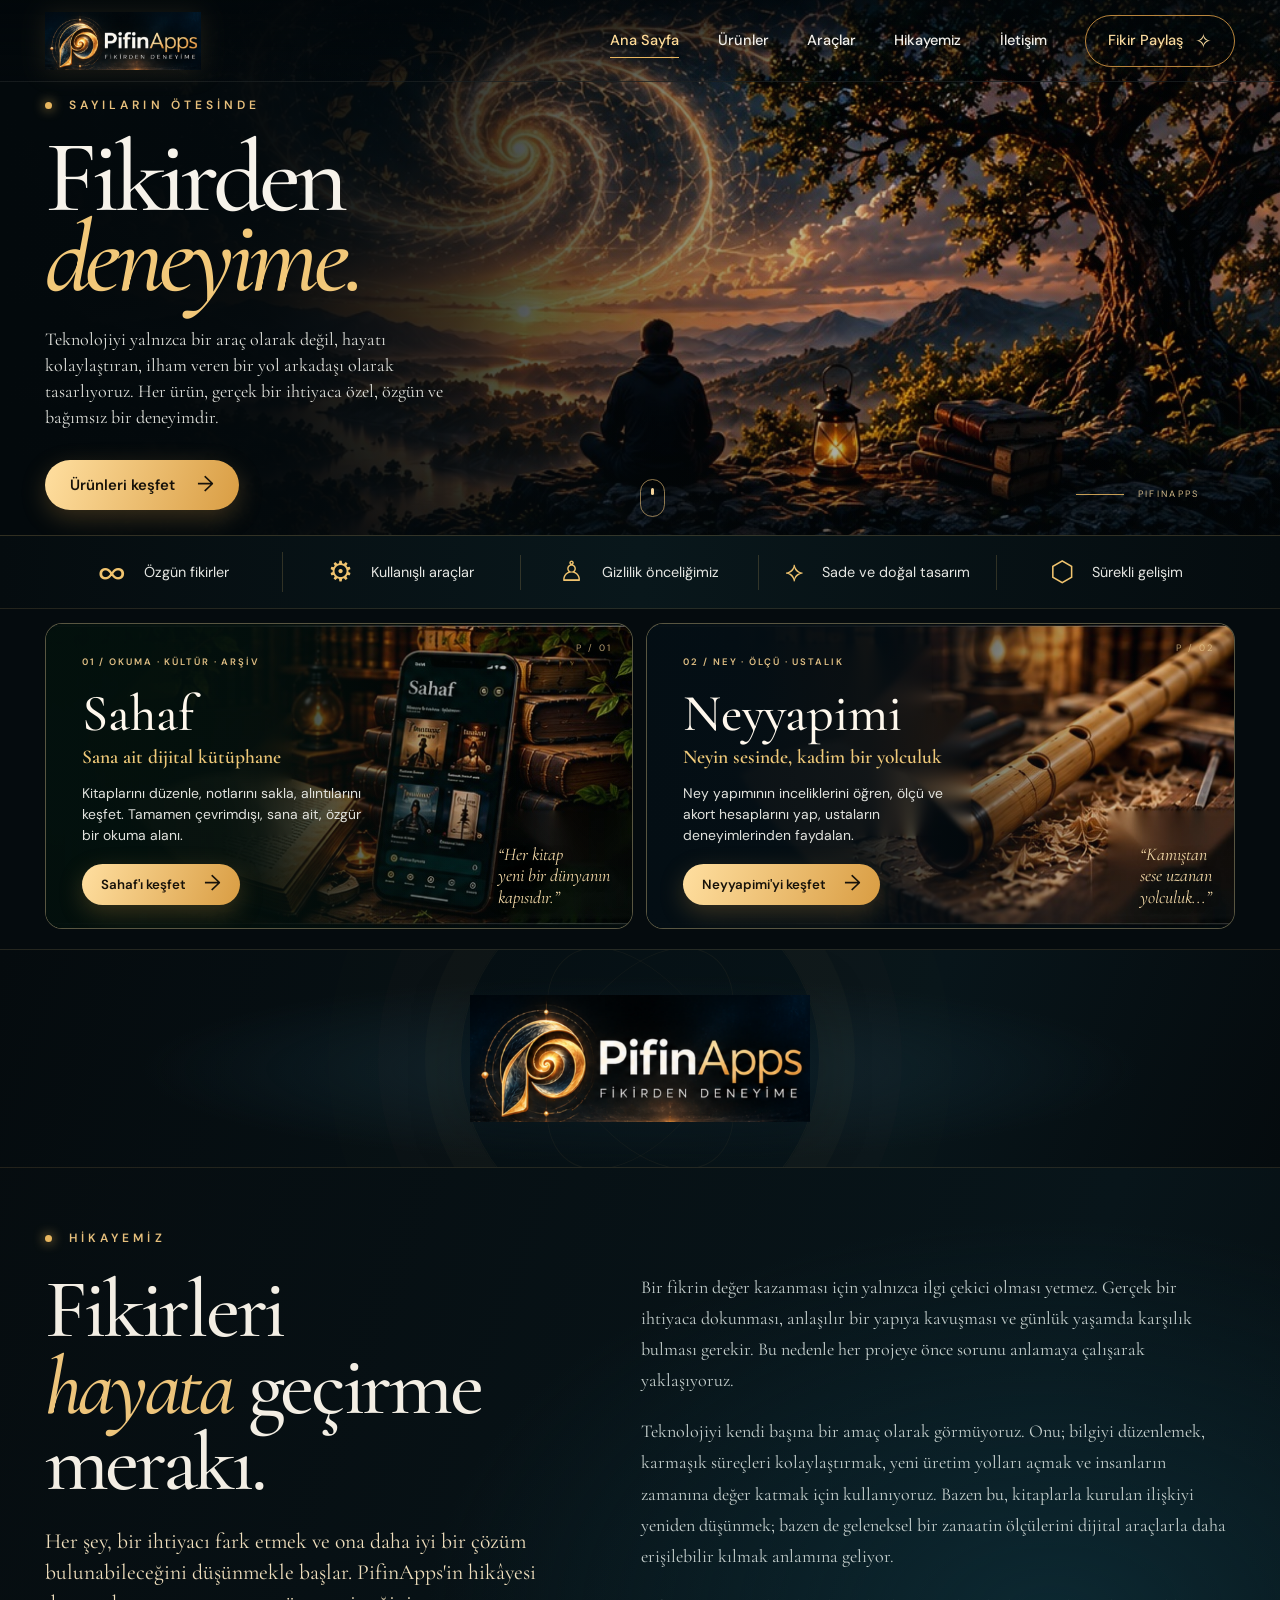
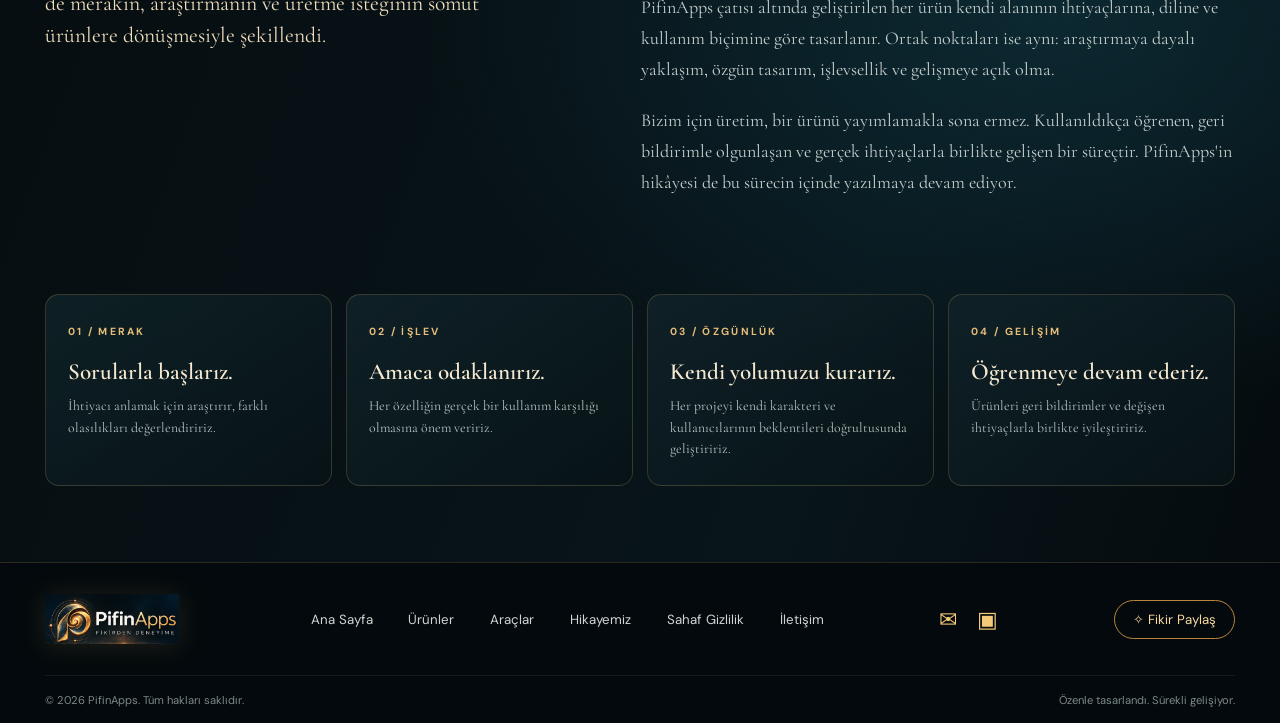
==== commit 1eacd847: "Add files via upload" ====
--- a/index.html
+++ b/index.html
@@ -51,6 +51,6 @@
   </div>
 </section>
 </main>
-<footer class="site-footer"><div class="container footer-main"><a class="brand footer-brand" href="#top" aria-label="PifinApps ana sayfa"><img class="brand-logo" src="assets/pifinapps-logo-lockup.png" alt="PifinApps – Fikirden Deneyime"></a><nav class="footer-nav"><a href="#top">Ana Sayfa</a><a href="#urunler">Ürünler</a><a href="#araclar">Araçlar</a><a href="#hikayemiz">Hikayemiz</a><a href="mailto:pifinapps@gmail.com?subject=PifinApps%20ile%20iletisim">İletişim</a></nav><div class="footer-social"><a href="mailto:pifinapps@gmail.com" aria-label="E-posta">✉</a><a href="https://play.google.com/store/apps/details?id=com.sahaf.app" target="_blank" rel="noopener" aria-label="Google Play">▣</a></div><a class="footer-idea" href="mailto:pifinapps@gmail.com?subject=PifinApps%20-%20Fikir%20paylasimi">✧ Fikir Paylaş</a></div><div class="container footer-bottom"><span>© <span id="year"></span> PifinApps. Tüm hakları saklıdır.</span><span>Özenle tasarlandı. Sürekli gelişiyor.</span></div></footer>
+<footer class="site-footer"><div class="container footer-main"><a class="brand footer-brand" href="#top" aria-label="PifinApps ana sayfa"><img class="brand-logo" src="assets/pifinapps-logo-lockup.png" alt="PifinApps – Fikirden Deneyime"></a><nav class="footer-nav"><a href="#top">Ana Sayfa</a><a href="#urunler">Ürünler</a><a href="#araclar">Araçlar</a><a href="#hikayemiz">Hikayemiz</a><a href="gizlilik-politikasi/sahaf/">Sahaf Gizlilik</a><a href="mailto:pifinapps@gmail.com?subject=PifinApps%20ile%20iletisim">İletişim</a></nav><div class="footer-social"><a href="mailto:pifinapps@gmail.com" aria-label="E-posta">✉</a><a href="https://play.google.com/store/apps/details?id=com.sahaf.app" target="_blank" rel="noopener" aria-label="Google Play">▣</a></div><a class="footer-idea" href="mailto:pifinapps@gmail.com?subject=PifinApps%20-%20Fikir%20paylasimi">✧ Fikir Paylaş</a></div><div class="container footer-bottom"><span>© <span id="year"></span> PifinApps. Tüm hakları saklıdır.</span><span>Özenle tasarlandı. Sürekli gelişiyor.</span></div></footer>
 <button class="back-to-top" type="button" aria-label="Yukarı çık">↑</button><script src="site.js"></script>
 </body></html>
